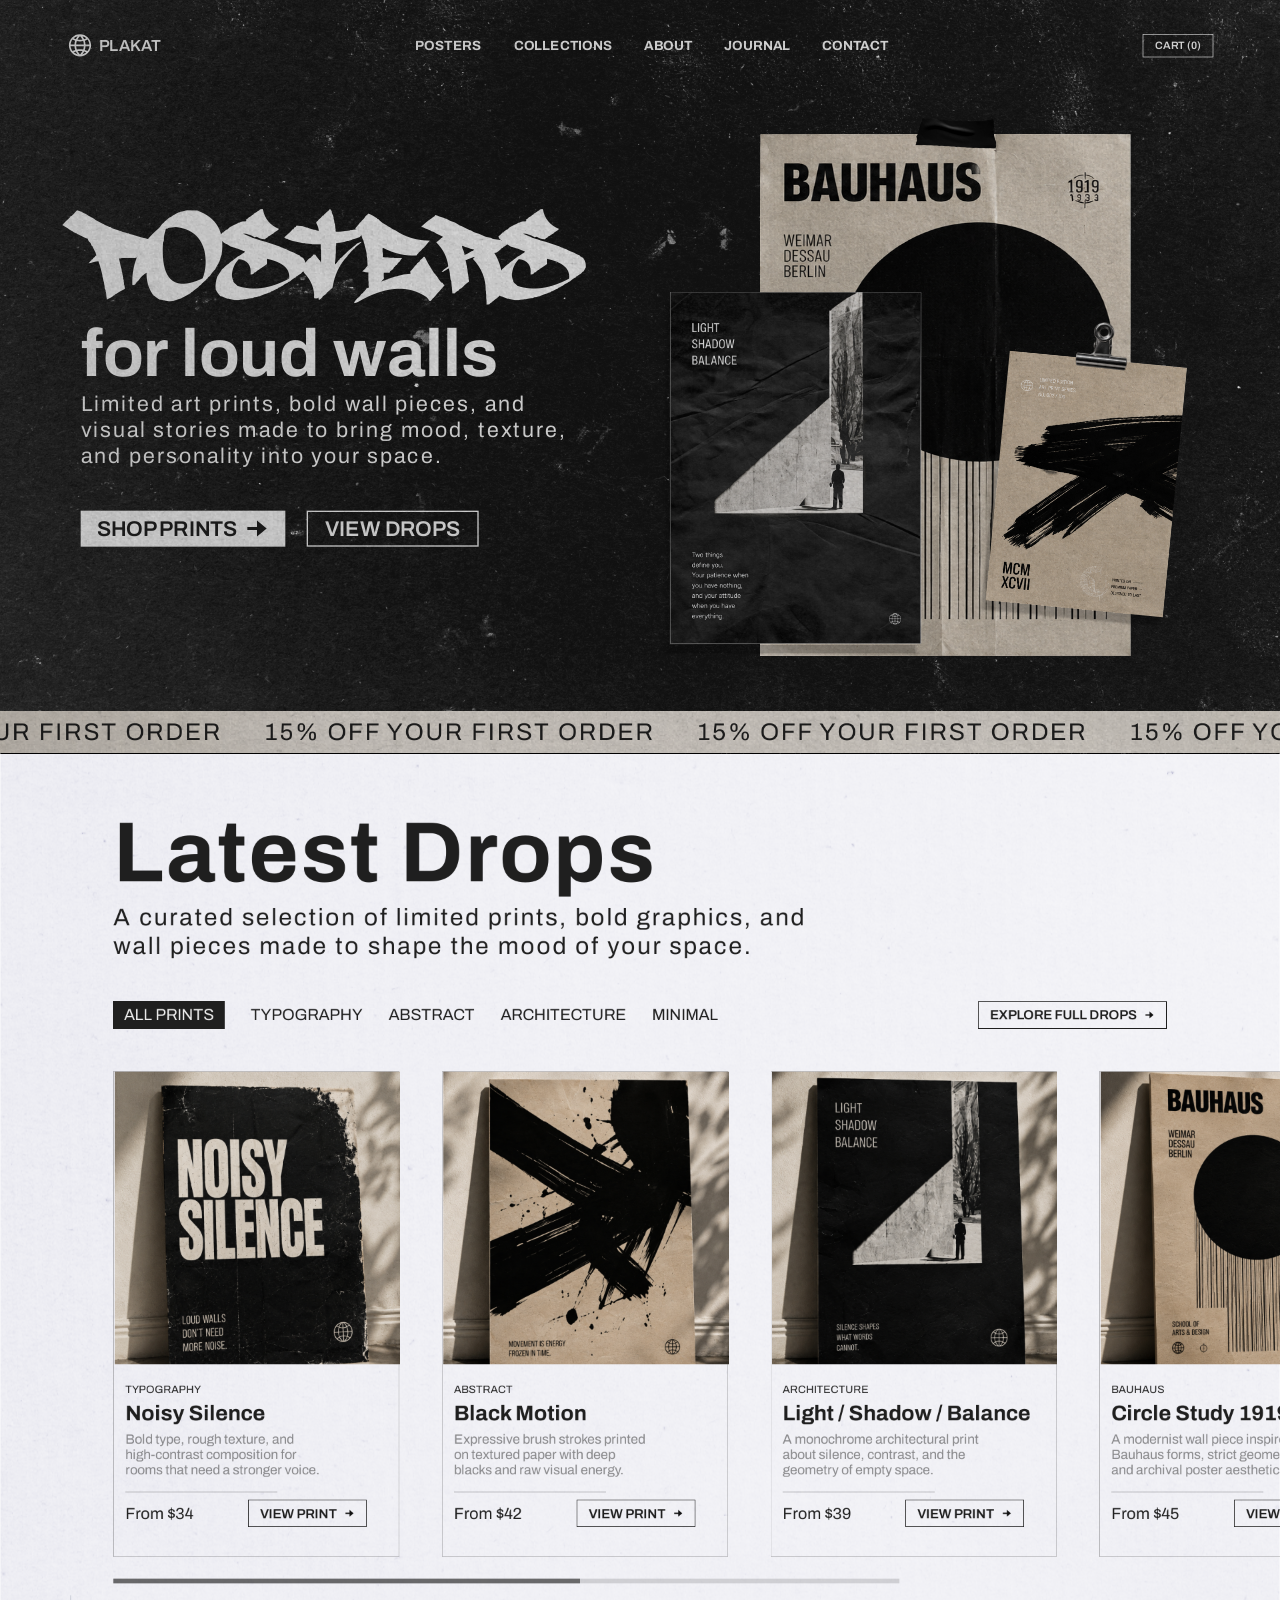
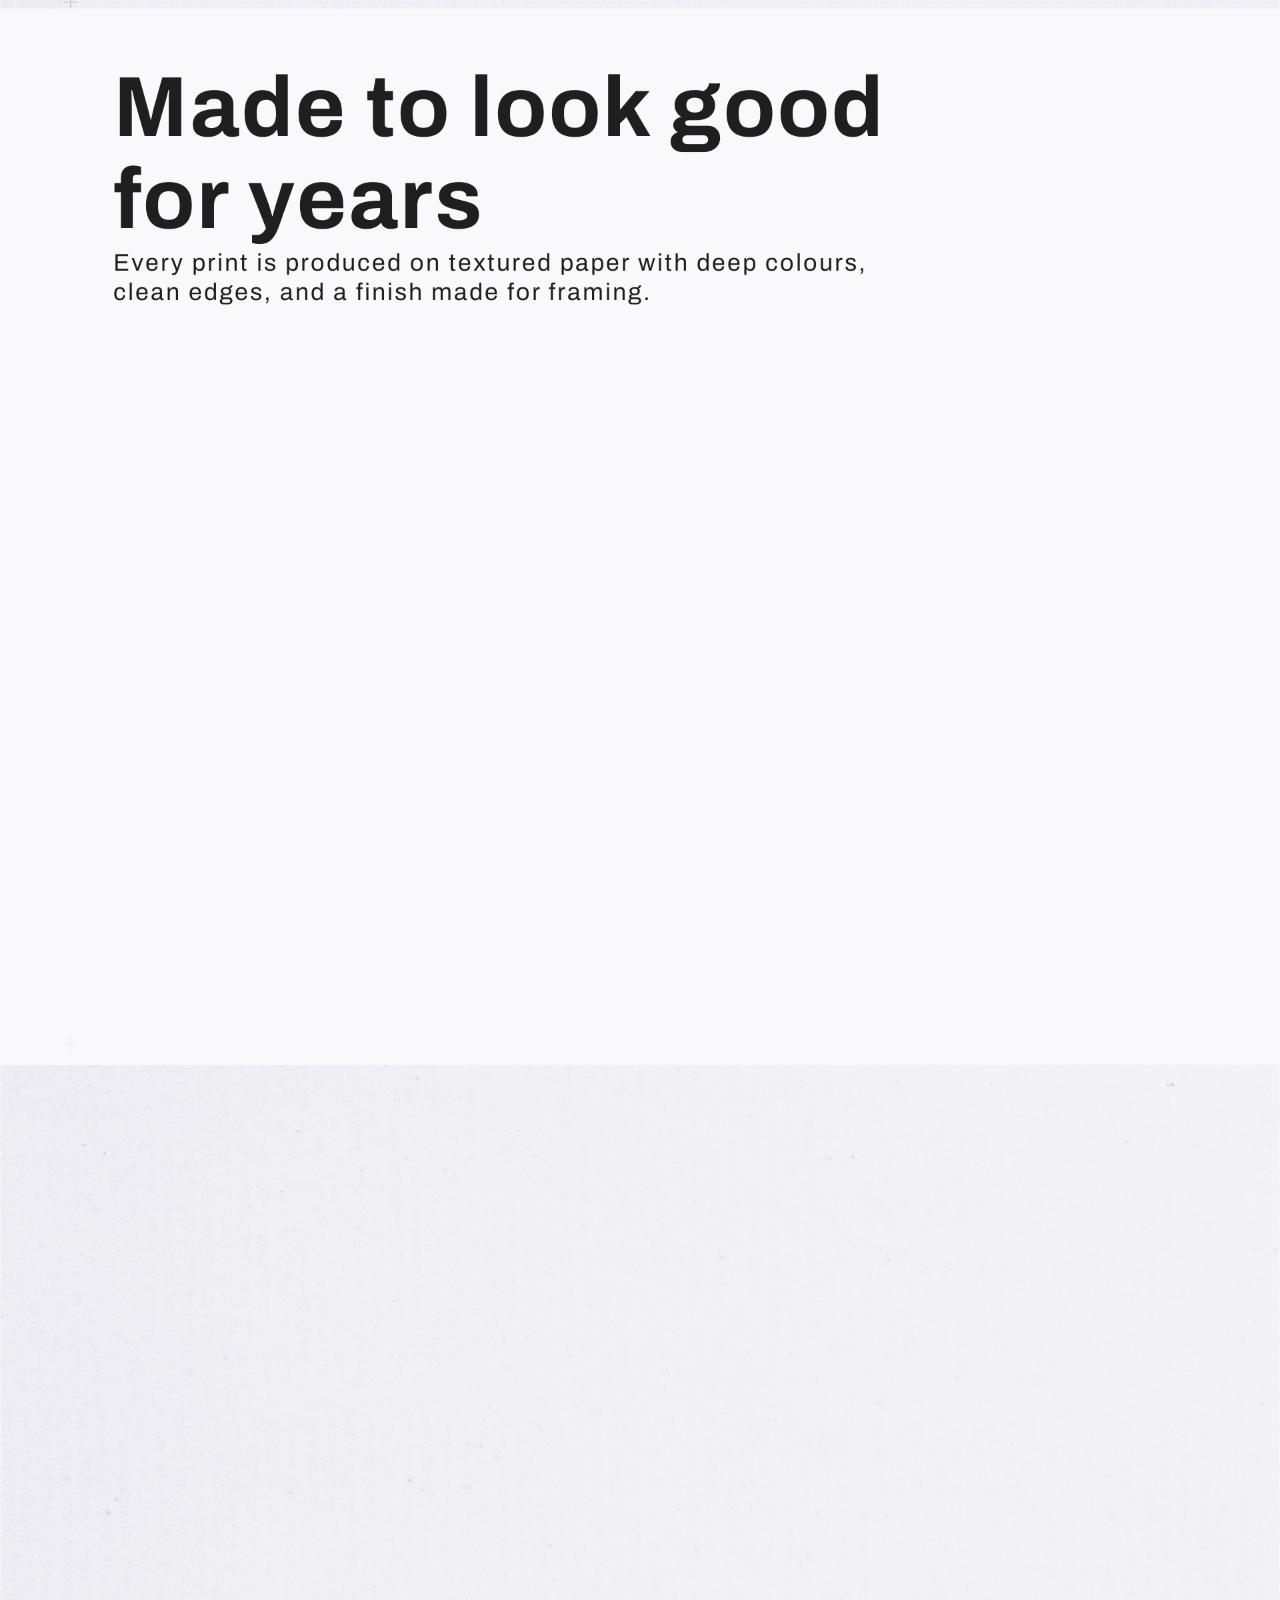
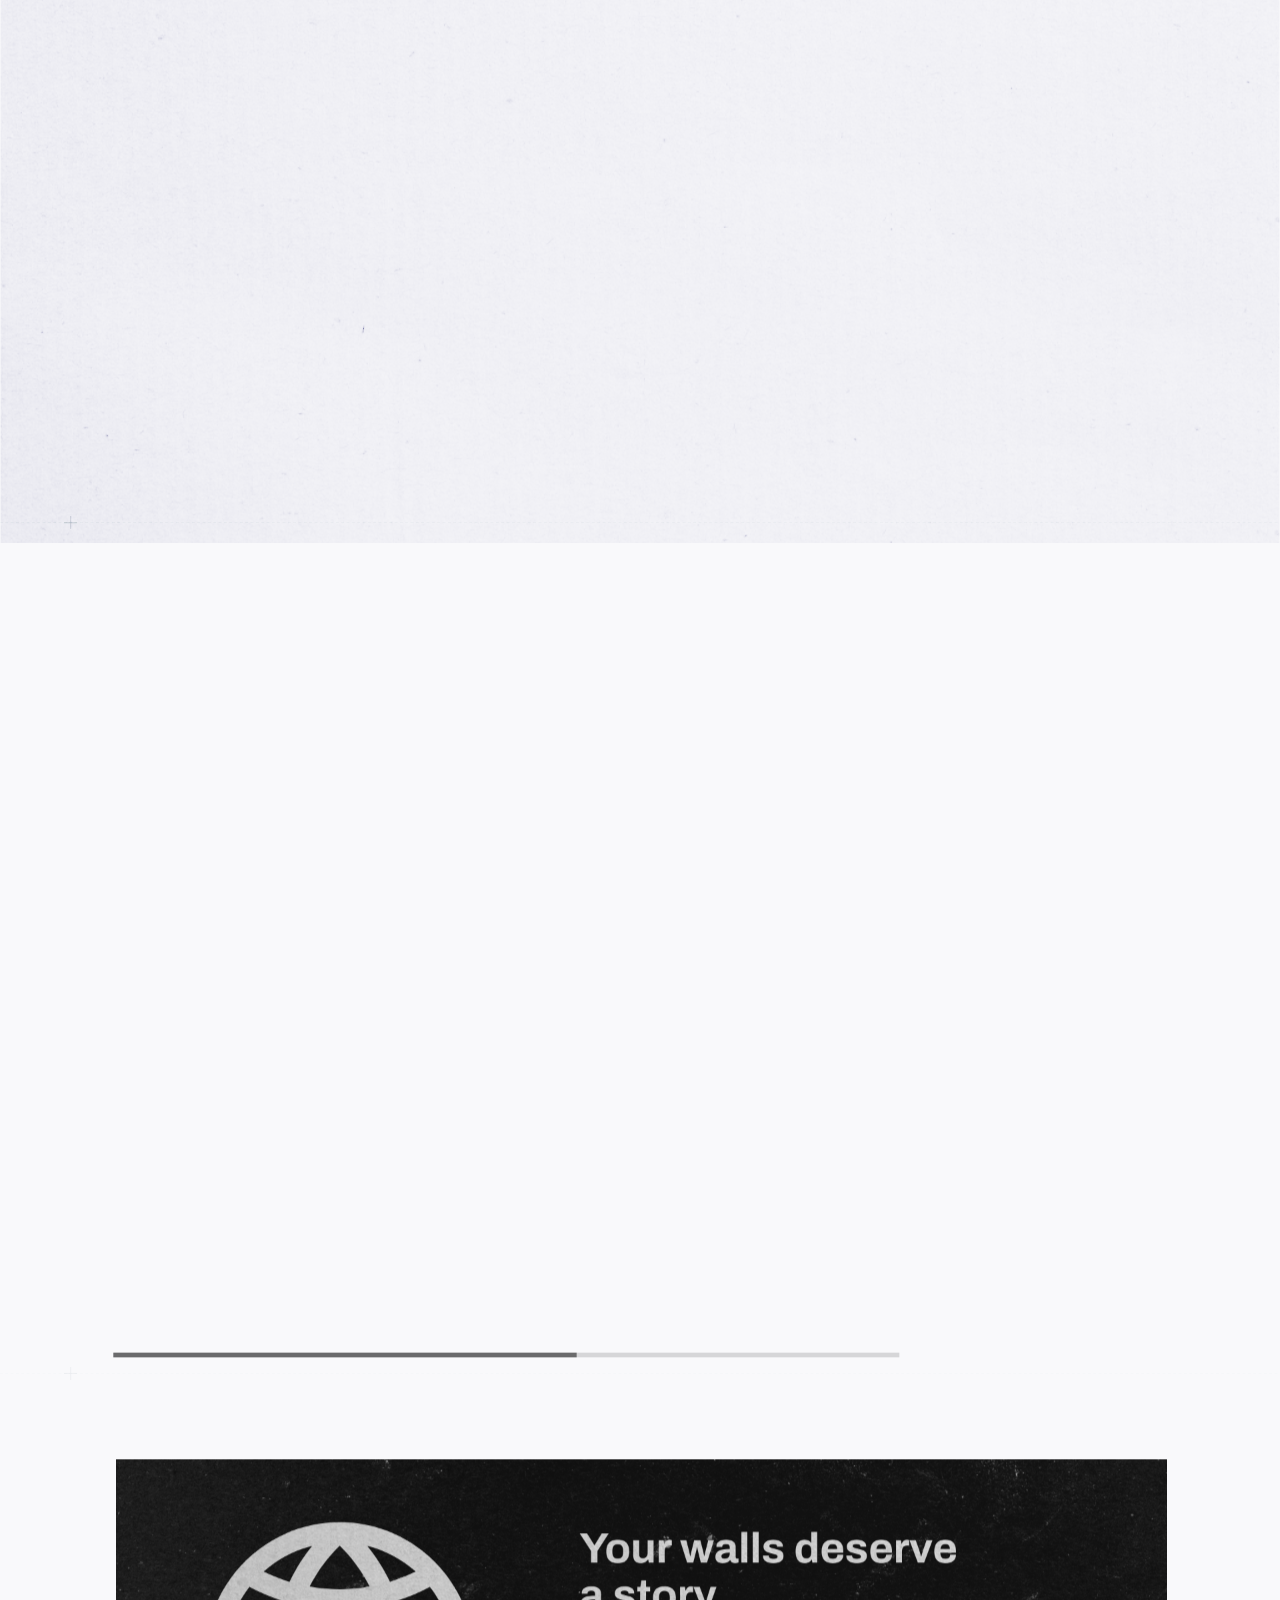
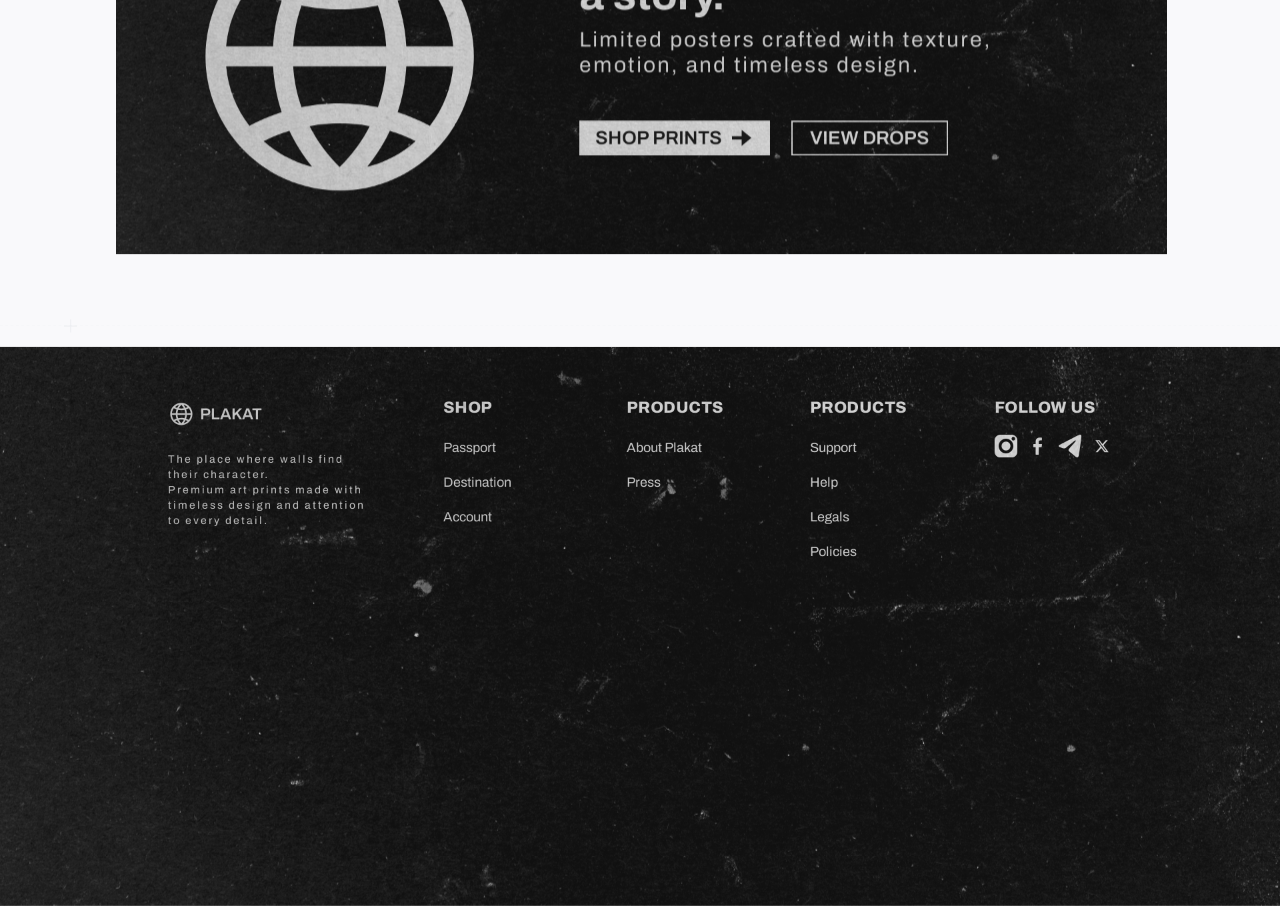
==== index.html @ 54a2d081 "Publish Plakat art prints site" ====
<!doctype html>
<html lang="en">
  <head>
    <meta charset="UTF-8" />
    <meta name="viewport" content="width=device-width, initial-scale=1" />
    <meta name="description" content="Plakat — limited art prints for loud walls." />
    <title>Plakat — Art Prints</title>
    <link rel="stylesheet" href="./styles.css" />
  </head>
  <body>
    <main class="site-shell">
      <section class="hero" id="home">
        <div class="hero-lines" aria-hidden="true">
          <img src="./assets/lines-hero-a.svg" alt="" />
          <img src="./assets/lines-hero-b.svg" alt="" />
        </div>
        <img class="dark-texture" src="./assets/paper-dark.png" alt="" />

        <header class="topbar">
          <a class="brand brand--light" href="#home" aria-label="Plakat home">
            <img src="./assets/globe.svg" alt="" />
            <span>Plakat</span>
          </a>
          <nav class="primary-nav" aria-label="Primary navigation">
            <a href="./drops.html">Posters</a>
            <a href="#collections">Collections</a>
            <a href="#story" data-about-open>About</a>
            <a href="#quality">Journal</a>
            <a href="#footer">Contact</a>
          </nav>
          <a class="cart-link" href="#drops">Cart (0)</a>
        </header>

        <div class="hero-copy">
          <h1>Posters</h1>
          <h2>for loud walls</h2>
          <p>Limited art prints, bold wall pieces, and visual stories made to bring mood, texture, and personality into your space.</p>
          <div class="hero-actions">
            <a class="button button--light button--large" href="#drops">
              <span>Shop prints</span><img src="./assets/arrow-dark.svg" alt="" />
            </a>
            <a class="button button--ghost button--large" href="#drops">View drops</a>
          </div>
        </div>

        <div class="hero-art" aria-label="A collage of monochrome and Bauhaus-inspired posters" role="img">
          <div class="hero-bauhaus"><img src="./assets/hero-collage.png" alt="" /></div>
          <img class="hero-tape" src="./assets/tape-09.png" alt="" />
          <div class="hero-light"><img class="hero-light-print" src="./assets/poster-paper.png" alt="" /><img class="hero-light-texture" src="./assets/texture.png" alt="" /></div>
          <div class="hero-abstract"><img class="hero-abstract-print" src="./assets/poster-paper.png" alt="" /></div>
          <img class="hero-clip" src="./assets/tape-mark.png" alt="" />
        </div>

        <div class="marquee" aria-label="15% off your first order">
          <div class="marquee-track">
            <span>15% off your first order</span><span>15% off your first order</span><span>15% off your first order</span><span>15% off your first order</span><span>15% off your first order</span>
          </div>
        </div>
      </section>

      <section class="paper-section drops" id="drops">
        <div class="paper-texture" aria-hidden="true"></div>
        <div class="section-guides" aria-hidden="true">
          <img class="guide-v guide-v--short" src="./assets/line-vertical.svg" alt="" />
          <img class="guide-h" src="./assets/line-horizontal.svg" alt="" />
          <img class="guide-plus" src="./assets/plus-dark.svg" alt="" />
        </div>
        <header class="section-heading section-heading--compact">
          <h2>Latest Drops</h2>
          <p>A curated selection of limited prints, bold graphics, and wall pieces made to shape the mood of your space.</p>
        </header>
        <div class="filters-row">
          <div class="filters" aria-label="Filter prints">
            <button class="filter active" type="button">All prints</button>
            <button class="filter" type="button">Typography</button>
            <button class="filter" type="button">Abstract</button>
            <button class="filter" type="button">Architecture</button>
            <button class="filter" type="button">Minimal</button>
          </div>
          <a class="outline-link" href="./drops.html">Explore full drops<img src="./assets/arrow-card.svg" alt="" /></a>
        </div>
        <div class="rail-scroller product-scroller" id="product-scroller" tabindex="0" aria-label="Scroll through poster products">
          <div class="product-rail">
          <article class="product-card" data-category="typography">
            <img class="product-image" src="./assets/drop-noisy.png" alt="Noisy Silence poster in a sunlit interior" />
            <div class="product-info">
              <div class="product-copy"><span class="eyebrow">Typography</span><h3>Noisy Silence</h3><p>Bold type, rough texture, and high-contrast composition for rooms that need a stronger voice.</p></div>
              <div class="product-buy"><span>From $34</span><a class="outline-link" href="#story">View print<img src="./assets/arrow-card.svg" alt="" /></a></div>
            </div>
          </article>
          <article class="product-card" data-category="abstract">
            <img class="product-image" src="./assets/drop-motion.png" alt="Black Motion abstract poster in a sunlit interior" />
            <div class="product-info">
              <div class="product-copy"><span class="eyebrow">Abstract</span><h3>Black Motion</h3><p>Expressive brush strokes printed on textured paper with deep blacks and raw visual energy.</p></div>
              <div class="product-buy"><span>From $42</span><a class="outline-link" href="#story">View print<img src="./assets/arrow-card.svg" alt="" /></a></div>
            </div>
          </article>
          <article class="product-card" data-category="architecture">
            <img class="product-image" src="./assets/drop-light.png" alt="Light Shadow Balance architectural poster" />
            <div class="product-info">
              <div class="product-copy"><span class="eyebrow">Architecture</span><h3>Light / Shadow / Balance</h3><p>A monochrome architectural print about silence, contrast, and the geometry of empty space.</p></div>
              <div class="product-buy"><span>From $39</span><a class="outline-link" href="#story">View print<img src="./assets/arrow-card.svg" alt="" /></a></div>
            </div>
          </article>
          <article class="product-card" data-category="minimal">
            <img class="product-image" src="./assets/drop-bauhaus.png" alt="Bauhaus Circle Study 1919 poster" />
            <div class="product-info">
              <div class="product-copy"><span class="eyebrow">Bauhaus</span><h3>Circle Study 1919</h3><p>A modernist wall piece inspired by Bauhaus forms, strict geometry, and archival poster aesthetics.</p></div>
              <div class="product-buy"><span>From $45</span><a class="outline-link" href="#story">View print<img src="./assets/arrow-card.svg" alt="" /></a></div>
            </div>
          </article>
          <article class="product-card" data-category="architecture">
            <img class="product-image product-image--collage" src="./assets/hero-collage.png" alt="Concrete Rhythm architectural poster composition" />
            <div class="product-info">
              <div class="product-copy"><span class="eyebrow">Architecture</span><h3>Concrete Rhythm</h3><p>Layered structures, sharp shadows, and bold forms shaped by modern space.</p></div>
              <div class="product-buy"><span>From $44</span><a class="outline-link" href="#story">View print<img src="./assets/arrow-card.svg" alt="" /></a></div>
            </div>
          </article>
          <article class="product-card" data-category="typography">
            <img class="product-image" src="./assets/collection-type.png" alt="Type Speaks typography poster in a sunlit interior" />
            <div class="product-info">
              <div class="product-copy"><span class="eyebrow">Typography</span><h3>Type Speaks</h3><p>Oversized letterforms and worn paper give this print a direct, unapologetic voice.</p></div>
              <div class="product-buy"><span>From $36</span><a class="outline-link" href="#story">View print<img src="./assets/arrow-card.svg" alt="" /></a></div>
            </div>
          </article>
          </div>
        </div>
        <div class="section-rule rail-scrollbar" data-scroller="product-scroller" role="scrollbar" tabindex="0" aria-label="Product carousel position" aria-controls="product-scroller" aria-orientation="horizontal" aria-valuemin="0" aria-valuemax="100" aria-valuenow="0"><span class="rail-scrollbar-thumb"></span></div>
      </section>

      <section class="paper-section quality" id="quality">
        <div class="paper-texture" aria-hidden="true"></div>
        <div class="section-guides section-guides--offset" aria-hidden="true">
          <img class="guide-v" src="./assets/line-vertical-2.svg" alt="" />
          <img class="guide-h" src="./assets/line-horizontal.svg" alt="" />
          <img class="guide-plus" src="./assets/plus-dark.svg" alt="" />
        </div>
        <header class="section-heading section-heading--large">
          <h2>Made to look good<br />for years</h2>
          <p>Every print is produced on textured paper with deep colours, clean edges, and a finish made for framing.</p>
        </header>
        <div class="feature-grid">
          <article class="feature-card">
            <img src="./assets/feature-paper.png" alt="Close-up of textured art paper" />
            <div class="feature-overlay"><div><h3>Textured Paper</h3><p>Natural grain and premium matte finish.</p></div><a class="outline-link outline-link--light" href="#story">Learn<img src="./assets/arrow-card.svg" alt="" /></a></div>
          </article>
          <article class="feature-card">
            <img class="feature-shift-top" src="./assets/feature-ink.png" alt="Close-up of premium colour ink on paper" />
            <div class="feature-overlay"><div><h3>Premium Ink</h3><p>High-quality inks with rich colors, deep contrast, and lasting detail.</p></div><a class="outline-link outline-link--light" href="#story">Learn<img src="./assets/arrow-card.svg" alt="" /></a></div>
          </article>
          <article class="feature-card">
            <img class="feature-shift-left" src="./assets/feature-frame.png" alt="Framed Plakat print in a calm interior" />
            <div class="feature-overlay"><div><h3>Frame Ready</h3><p>Designed in standard formats to fit your space effortlessly.</p></div><a class="outline-link outline-link--light" href="#story">Learn<img src="./assets/arrow-card.svg" alt="" /></a></div>
          </article>
          <article class="feature-card">
            <img src="./assets/feature-packed.png" alt="A carefully packed Plakat print" />
            <div class="feature-overlay"><div><h3>Carefully Packed</h3><p>Wrapped securely and prepared for a safe journey to your wall.</p></div><a class="outline-link outline-link--light" href="#story">Learn<img src="./assets/arrow-card.svg" alt="" /></a></div>
          </article>
        </div>
      </section>

      <section class="paper-section story" id="story">
        <div class="paper-texture" aria-hidden="true"></div>
        <div class="section-guides section-guides--offset" aria-hidden="true">
          <img class="guide-v" src="./assets/line-vertical-2.svg" alt="" />
          <img class="guide-h" src="./assets/line-horizontal.svg" alt="" />
          <img class="guide-plus" src="./assets/plus-dark.svg" alt="" />
        </div>
        <header class="section-heading section-heading--large story-heading">
          <h2>Objects made for<br />spaces</h2>
          <p>PLAKAT is a curated poster brand focused on<br />timeless aesthetics, carefully selected details,<br />and high-quality materials.<br /><br />We create limited art prints that bring character,<br />emotion, and identity into everyday spaces.</p>
        </header>
        <a class="outline-link story-link" href="#about-brand-modal" data-about-open>About our brand<img src="./assets/arrow-card.svg" alt="" /></a>
        <div class="story-image"><img src="./assets/about-objects.png" alt="Plakat prints, packaging, stationery, and art objects" /></div>
      </section>

      <section class="paper-section collections" id="collections">
        <div class="paper-texture" aria-hidden="true"></div>
        <div class="section-guides" aria-hidden="true">
          <img class="guide-v" src="./assets/line-vertical-2.svg" alt="" />
          <img class="guide-h" src="./assets/line-horizontal.svg" alt="" />
          <img class="guide-plus" src="./assets/plus-dark.svg" alt="" />
        </div>
        <header class="section-heading section-heading--compact collections-heading">
          <h2>Curated Collections</h2>
          <p>Explore prints by mood, style, and the feeling you want your space to carry.</p>
        </header>
        <a class="outline-link collections-link" href="./collections.html">View all collections<img src="./assets/arrow-card.svg" alt="" /></a>
        <div class="rail-scroller collection-scroller" id="collection-scroller" tabindex="0" aria-label="Scroll through curated collections">
          <div class="collection-rail">
          <article class="collection-card">
            <div class="collection-image collection-image--type"><img src="./assets/collection-type.png" alt="Typography collection artwork" /></div>
            <div class="collection-info"><h3>Typography</h3><p>Bold type-led posters<br class="mobile-break" /> for rooms that need<br class="mobile-break" /> a stronger voice.</p><a class="outline-link outline-link--light" href="./collection.html?slug=typography">View collection<img src="./assets/arrow-card.svg" alt="" /></a></div>
          </article>
          <article class="collection-card">
            <div class="collection-image collection-image--abstract"><img src="./assets/collection-abstract.png" alt="Abstract black brush marks" /></div>
            <div class="collection-info"><h3>Abstract</h3><p>Expressive shapes, brush<br class="mobile-break" /> marks, and visual tension<br class="mobile-break" /> printed with raw character.</p><a class="outline-link outline-link--light" href="./collection.html?slug=abstract">View collection<img src="./assets/arrow-card.svg" alt="" /></a></div>
          </article>
          <article class="collection-card">
            <div class="collection-image collection-image--street"><img src="./assets/collection-street.png" alt="Street-inspired poster texture" /></div>
            <div class="collection-info"><h3>Street</h3><p>Raw posters inspired by graffiti,<br class="mobile-break" /> city walls, stickers, and<br class="mobile-break" /> underground visual culture.</p><a class="outline-link outline-link--light" href="./collection.html?slug=street">View collection<img src="./assets/arrow-card.svg" alt="" /></a></div>
          </article>
          <article class="collection-card">
            <div class="collection-image collection-image--minimal"><img src="./assets/collection-minimal.png" alt="Minimal abstract composition" /></div>
            <div class="collection-info"><h3>Minimal</h3><p>Clean compositions for<br class="mobile-break" /> calm interiors and<br class="mobile-break" /> focused spaces.</p><a class="outline-link outline-link--light" href="./collection.html?slug=minimal">View collection<img src="./assets/arrow-card.svg" alt="" /></a></div>
          </article>
          <article class="collection-card">
            <div class="collection-image collection-image--architecture"><img src="./assets/drop-light.png" alt="Architecture collection with dramatic light and geometric space" /></div>
            <div class="collection-info"><h3>Architecture</h3><p>Monochrome structures,<br class="mobile-break" /> sharp light, and quiet geometry<br class="mobile-break" /> for considered spaces.</p><a class="outline-link outline-link--light" href="./collection.html?slug=architecture">View collection<img src="./assets/arrow-card.svg" alt="" /></a></div>
          </article>
          <article class="collection-card">
            <div class="collection-image collection-image--bauhaus"><img src="./assets/drop-bauhaus.png" alt="Bauhaus collection with circles and disciplined lines" /></div>
            <div class="collection-info"><h3>Bauhaus</h3><p>Modernist circles,<br class="mobile-break" /> disciplined lines, and archival<br class="mobile-break" /> forms with lasting character.</p><a class="outline-link outline-link--light" href="./collection.html?slug=bauhaus">View collection<img src="./assets/arrow-card.svg" alt="" /></a></div>
          </article>
          </div>
        </div>
        <div class="section-rule section-rule--collections rail-scrollbar" data-scroller="collection-scroller" role="scrollbar" tabindex="0" aria-label="Collection carousel position" aria-controls="collection-scroller" aria-orientation="horizontal" aria-valuemin="0" aria-valuemax="100" aria-valuenow="0"><span class="rail-scrollbar-thumb"></span></div>
      </section>

      <section class="paper-section cta-section">
        <div class="paper-texture" aria-hidden="true"></div>
        <div class="section-guides section-guides--offset" aria-hidden="true">
          <img class="guide-v" src="./assets/line-vertical-2.svg" alt="" />
          <img class="guide-h" src="./assets/line-horizontal.svg" alt="" />
          <img class="guide-plus" src="./assets/plus-dark.svg" alt="" />
        </div>
        <div class="cta-panel">
          <img class="dark-texture" src="./assets/paper-dark.png" alt="" />
          <img class="cta-globe" src="./assets/globe-dark.svg" alt="" />
          <div class="cta-copy">
            <h2>Your walls deserve<br />a story.</h2>
            <p>Limited posters crafted with texture, emotion, and timeless design.</p>
            <div class="hero-actions">
              <a class="button button--light button--medium" href="#drops"><span>Shop prints</span><img src="./assets/arrow-dark.svg" alt="" /></a>
              <a class="button button--ghost button--medium" href="#drops">View drops</a>
            </div>
          </div>
        </div>
      </section>

      <footer class="footer" id="footer">
        <img class="dark-texture" src="./assets/paper-dark.png" alt="" />
        <div class="footer-lines" aria-hidden="true">
          <img src="./assets/lines-hero-a.svg" alt="" />
          <img src="./assets/lines-hero-b.svg" alt="" />
        </div>
        <div class="footer-intro">
          <a class="brand brand--light" href="#home"><img src="./assets/globe-footer.svg" alt="" /><span>Plakat</span></a>
          <p>The place where walls find their character.<br />Premium art prints made with timeless design and attention to every detail.</p>
        </div>
        <div class="footer-column footer-shop"><h3>Shop</h3><a href="#drops">Passport</a><a href="#collections">Destination</a><a href="#home">Account</a></div>
        <div class="footer-column footer-products"><h3>Products</h3><a href="#story" data-about-open>About Plakat</a><a href="#home">Press</a></div>
        <div class="footer-column footer-support"><h3>Products</h3><a href="#home">Support</a><a href="#home">Help</a><a href="#home">Legals</a><a href="#home">Policies</a></div>
        <div class="footer-column footer-partner"><h3>Partner</h3><a href="#home">For expert</a><a href="#home">For agency</a><a href="#home">For startup</a><a href="#home">For corporate</a></div>
        <div class="footer-column footer-explore"><h3>Explore</h3><a href="#home">Compare</a><a href="#home">Community</a><a href="#home">Wishlist</a></div>
        <div class="footer-social"><h3>Follow us</h3><div><a href="#home" aria-label="Instagram"><img src="./assets/social-instagram.svg" alt="" /></a><a href="#home" aria-label="Facebook"><img src="./assets/social-x.svg" alt="" /></a><a href="#home" aria-label="Telegram"><img src="./assets/social-dribbble-a.svg" alt="" /></a><a href="#home" aria-label="X"><img src="./assets/social-dribbble-b.svg" alt="" /></a></div></div>
        <div class="footer-bottom"><span>Copyright © 2026 Plakat. All rights reserved.</span><span><a href="#home">Terms of Use</a>&nbsp;&nbsp;&amp;&nbsp;&nbsp;<a href="#home">Privacy Policy</a></span></div>
      </footer>
    </main>

    <div class="product-modal" id="product-modal" hidden>
      <button class="product-modal__backdrop" type="button" aria-label="Close product details" data-modal-close></button>
      <section class="product-modal__dialog" role="dialog" aria-modal="true" aria-labelledby="product-modal-title">
        <button class="product-modal__close" type="button" aria-label="Close product details" data-modal-close>×</button>
        <div class="product-modal__media">
          <img id="product-modal-image" src="./assets/drop-noisy.png" alt="" />
        </div>
        <div class="product-modal__content">
          <span class="product-modal__eyebrow" id="product-modal-category">Typography</span>
          <h2 id="product-modal-title">Noisy Silence</h2>
          <p class="product-modal__description" id="product-modal-description">Bold type, rough texture, and high-contrast composition for rooms that need a stronger voice.</p>
          <div class="product-modal__price-row">
            <strong id="product-modal-price">$34</strong>
            <span>Fine art print<br />Unframed</span>
          </div>
          <fieldset class="product-modal__sizes">
            <legend>Choose size</legend>
            <label><input type="radio" name="print-size" value="A4" data-surcharge="0" checked /><span>A4<small>21 × 29.7 cm</small></span></label>
            <label><input type="radio" name="print-size" value="A3" data-surcharge="8" /><span>A3<small>29.7 × 42 cm</small></span></label>
            <label><input type="radio" name="print-size" value="A2" data-surcharge="18" /><span>A2<small>42 × 59.4 cm</small></span></label>
          </fieldset>
          <div class="product-modal__purchase">
            <div class="quantity-control" aria-label="Quantity">
              <button type="button" data-quantity="minus" aria-label="Decrease quantity">−</button>
              <output id="product-modal-quantity">1</output>
              <button type="button" data-quantity="plus" aria-label="Increase quantity">+</button>
            </div>
            <button class="product-modal__add" type="button"><span>Add to cart</span><span aria-hidden="true">→</span></button>
          </div>
          <p class="product-modal__note">Textured archival paper · Premium pigment ink · Ships in 2–4 business days</p>
        </div>
      </section>
    </div>

    <div class="product-modal feature-modal" id="feature-modal" hidden>
      <button class="product-modal__backdrop" type="button" aria-label="Close material details" data-feature-close></button>
      <section class="product-modal__dialog feature-modal__dialog" role="dialog" aria-modal="true" aria-labelledby="feature-modal-title">
        <button class="product-modal__close" type="button" aria-label="Close material details" data-feature-close>×</button>
        <div class="product-modal__media feature-modal__media">
          <img id="feature-modal-image" src="./assets/feature-paper.png" alt="" />
        </div>
        <div class="product-modal__content feature-modal__content">
          <span class="product-modal__eyebrow" id="feature-modal-category">Paper &amp; finish</span>
          <h2 id="feature-modal-title">Textured Paper</h2>
          <p class="product-modal__description feature-modal__lead" id="feature-modal-description">A tactile surface that gives every black, line, and quiet detail more depth.</p>
          <div class="feature-modal__why">
            <h3>Why it matters</h3>
            <p id="feature-modal-why">The surface is part of the artwork. Its natural grain catches pigment softly and keeps large areas of colour rich rather than flat.</p>
          </div>
          <ul class="feature-modal__facts" id="feature-modal-facts">
            <li>250 gsm archival stock</li>
            <li>Acid-free and FSC-certified</li>
            <li>Soft, natural matte grain</li>
          </ul>
          <a class="feature-modal__cta" href="#drops"><span>Explore prints</span><span aria-hidden="true">→</span></a>
        </div>
      </section>
    </div>

    <div class="product-modal about-brand-modal" id="about-brand-modal" hidden>
      <button class="product-modal__backdrop" type="button" aria-label="Close brand story" data-about-close></button>
      <section class="product-modal__dialog about-brand-modal__dialog" role="dialog" aria-modal="true" aria-labelledby="about-brand-modal-title">
        <button class="product-modal__close" type="button" aria-label="Close brand story" data-about-close>×</button>
        <div class="product-modal__media about-brand-modal__media"><img src="./assets/about-objects.png" alt="Plakat prints, packaging, stationery, and art objects" /></div>
        <div class="product-modal__content about-brand-modal__content">
          <span class="product-modal__eyebrow">Independent art print studio</span>
          <h2 id="about-brand-modal-title">Objects made for spaces.</h2>
          <p class="product-modal__description about-brand-modal__lead">PLAKAT is an independent studio creating limited art prints for rooms that deserve more than decoration.</p>
          <div class="about-brand-modal__copy">
            <p>We make bold, tactile pieces that bring character, emotion, and identity into everyday spaces.</p>
            <p>Each collection is kept deliberately small. We work with type, form, contrast, and negative space until every element feels necessary.</p>
            <p>Every print is produced on textured archival paper with deep pigment and a finish made to last.</p>
          </div>
        </div>
      </section>
    </div>

    <div class="cart-drawer" id="cart-drawer" hidden>
      <button class="cart-drawer__backdrop" type="button" aria-label="Close cart" data-cart-close></button>
      <aside class="cart-drawer__panel" role="dialog" aria-modal="true" aria-labelledby="cart-drawer-title">
        <header class="cart-drawer__header">
          <div><span>Your selection</span><h2 id="cart-drawer-title">Cart <em id="cart-drawer-count">(0)</em></h2></div>
          <button class="cart-drawer__close" type="button" aria-label="Close cart" data-cart-close>×</button>
        </header>
        <div class="cart-drawer__items" id="cart-drawer-items" aria-live="polite"></div>
        <footer class="cart-drawer__summary">
          <div><span>Subtotal</span><strong id="cart-drawer-subtotal">$0</strong></div>
          <p>Shipping and taxes calculated at checkout.</p>
          <button class="cart-drawer__buy" type="button" disabled><span>Buy now</span><span aria-hidden="true">→</span></button>
        </footer>
      </aside>
    </div>

    <script src="./script.js"></script>
  </body>
</html>
---- styles.css ----
@font-face { font-family: "Archivo"; src: url("./assets/archivo-400.ttf") format("truetype"); font-style: normal; font-weight: 400; font-display: swap; }
@font-face { font-family: "Archivo"; src: url("./assets/archivo-600.ttf") format("truetype"); font-style: normal; font-weight: 600; font-display: swap; }
@font-face { font-family: "Archivo"; src: url("./assets/archivo-700.ttf") format("truetype"); font-style: normal; font-weight: 700; font-display: swap; }
@font-face { font-family: "Archivo"; src: url("./assets/archivo-800.ttf") format("truetype"); font-style: normal; font-weight: 800; font-display: swap; }
@font-face { font-family: "Searfont"; src: url("./assets/searfont.woff2") format("woff2"); font-style: normal; font-weight: 400; font-display: swap; }

:root { --ink: #131313; --ink-soft: #1f1f1f; --paper: #f9f9fb; --cream: #eeeeee; --warm: #e1dcd7; }
* { box-sizing: border-box; }
html { scroll-behavior: smooth; background: var(--ink); }
body { margin: 0; overflow-x: hidden; color: var(--ink-soft); background: var(--ink); font-family: "Archivo", Arial, sans-serif; }
a { color: inherit; text-decoration: none; }
button { color: inherit; font: inherit; }
img { display: block; }
.site-shell { position: relative; width: 1920px; margin: 0 auto; overflow: hidden; background: var(--paper); transform-origin: top center; }

.hero { position: relative; height: 1130px; overflow: hidden; isolation: isolate; color: var(--cream); background: var(--ink); }
.dark-texture { position: absolute; inset: 0; z-index: 1; width: 100%; height: 100%; object-fit: cover; mix-blend-mode: plus-lighter; opacity: 1; pointer-events: none; }
.hero > .dark-texture { z-index: 0; }
.hero::after, .catalog-header::after, .cta-panel::after, .footer::after { content: ""; position: absolute; z-index: 10; inset: -12px; pointer-events: none; background: url("./assets/paper-10.png") center / cover no-repeat; mix-blend-mode: multiply; opacity: .3; filter: contrast(1.55) brightness(1.32); transform: translateZ(0); }
.hero-lines { --cursor-x: 50%; --cursor-y: 50%; position: absolute; z-index: 1; inset: 0; overflow: hidden; opacity: 0; pointer-events: none; -webkit-mask-image: radial-gradient(circle 270px at var(--cursor-x) var(--cursor-y), #000 0%, rgba(0,0,0,.95) 42%, rgba(0,0,0,.45) 68%, transparent 100%); mask-image: radial-gradient(circle 270px at var(--cursor-x) var(--cursor-y), #000 0%, rgba(0,0,0,.95) 42%, rgba(0,0,0,.45) 68%, transparent 100%); transition: opacity .24s ease; }
.hero.is-grid-active .hero-lines { opacity: 1; }
.hero-lines img:first-child { position: absolute; width: 1600px; height: 1080px; left: 160px; top: 0; }
.hero-lines img:last-child { position: absolute; width: 1440px; height: 880px; left: 240px; top: 72px; }
.topbar { position: absolute; z-index: 5; top: 48px; left: 100px; width: 1720px; display: flex; align-items: center; justify-content: space-between; }
.brand { display: inline-flex; align-items: center; gap: 8px; font-size: 24px; font-weight: 600; text-transform: uppercase; }
.brand img { width: 40px; height: 40px; }
.primary-nav { display: flex; align-items: center; gap: 16px; font-size: 20px; font-weight: 700; text-transform: uppercase; }
.primary-nav a { padding: 7px 16px 8px; transition: color .18s ease, background-color .18s ease; }
.primary-nav a:hover, .primary-nav a:focus-visible { color: var(--ink-soft); background: var(--warm); outline: none; }
.cart-link { border: 1px solid var(--cream); padding: 8px 18px; font-size: 16px; font-weight: 600; text-transform: uppercase; transition: color .2s ease, background-color .2s ease, transform .2s cubic-bezier(.22,1,.36,1), box-shadow .2s ease; }
.hero-copy { position: absolute; z-index: 3; left: 121px; top: 172px; width: 900px; }
.hero-copy h1 { position: relative; z-index: 2; margin: 0; color: var(--cream); font-family: "Searfont", Impact, sans-serif; font-size: 251px; font-weight: 400; line-height: 1; white-space: nowrap; transform: translateY(44px); }
.hero-copy h2 { margin: 58px 0 7px; font-size: 100px; font-weight: 700; line-height: 1; letter-spacing: 0; }
.hero-copy > p { width: 767px; margin: 0; font-size: 32px; font-weight: 400; line-height: 1.2; letter-spacing: 3px; }
.hero-actions { display: flex; align-items: center; gap: 32px; margin-top: 63px; }
.button { display: inline-flex; align-items: center; justify-content: center; text-transform: uppercase; font-weight: 600; white-space: nowrap; transition: color .22s ease, background-color .22s ease, border-color .22s ease, transform .22s cubic-bezier(.22,1,.36,1), box-shadow .22s ease; }
.button--large { height: 54px; padding: 8px 24px; font-size: 32px; }
.button--medium { height: 52px; padding: 8px 24px; font-size: 28px; }
.button img { width: 36px; height: 36px; margin-left: 12px; transition: transform .26s cubic-bezier(.22,1,.36,1), filter .22s ease; }
.button--light { color: var(--ink-soft); background: var(--cream); }
.button--ghost { color: var(--cream); border: 2px solid var(--cream); padding-left: 26px; padding-right: 26px; }
.hero-art { position: absolute; z-index: 2; inset: 0; pointer-events: none; }
.hero-bauhaus { position: absolute; left: 1139.88px; top: 200.68px; width: 556.14px; height: 783.32px; overflow: hidden; }
.hero-bauhaus img { position: absolute; left: -60.9px; top: -76.8px; width: 1733px; height: 1008px; max-width: none; }
.hero-tape { position: absolute; left: 1371.75px; top: 174.3px; width: 120.76px; height: 53.36px; object-fit: cover; transform: rotate(-4.17deg); }
.hero-light { position: absolute; left: 1004px; top: 437.51px; width: 377.87px; height: 529.02px; overflow: hidden; box-shadow: -6px 14.5px 3.4px rgba(0,0,0,.23); }
.hero-light-print { position: absolute; left: -23.35px; top: -15.08px; width: 845.2px; height: 563.45px; max-width: none; }
.hero-light-texture { position: absolute; left: 0; top: 0; width: 488.97px; height: 529.24px; max-width: none; mix-blend-mode: lighten; }
.hero-abstract { position: absolute; left: 1495.84px; top: 538.08px; width: 267.4px; height: 376.4px; overflow: hidden; box-shadow: -6px 14.5px 3.4px rgba(0,0,0,.23); transform: rotate(5.53deg); }
.hero-abstract-print { position: absolute; left: -319.96px; top: -10.99px; width: 602.2px; height: 401.5px; max-width: none; }
.hero-clip { position: absolute; left: 1597px; top: 480px; width: 115.4px; height: 76.93px; object-fit: contain; transform: rotate(6.31deg); }
.marquee { position: absolute; z-index: 6; left: 0; top: 1067px; width: 100%; height: 63px; overflow: hidden; color: var(--ink-soft); background: var(--warm); }
.marquee::after { content: ""; position: absolute; inset: 0; background: url("./assets/paper-12.png") center 40% / cover; mix-blend-mode: color-burn; opacity: .28; }
.marquee-track { position: absolute; z-index: 1; left: -240px; top: 0; height: 63px; display: flex; align-items: center; gap: 64px; white-space: nowrap; will-change: transform; }
.marquee span { font-size: 36px; line-height: 1.2; letter-spacing: 3px; text-transform: uppercase; }

.paper-section { position: relative; overflow: hidden; background: var(--paper); }
.paper-texture { position: absolute; inset: 0; z-index: 1; background: url("./assets/paper-10.png") center top / 1918px 1918px no-repeat; mix-blend-mode: color-burn; opacity: 1; pointer-events: none; }
.section-guides { position: absolute; z-index: 0; inset: 0; pointer-events: none; }
.section-guides--offset { top: -70px; height: calc(100% + 70px); }
.guide-v { position: absolute; left: 106px; top: 0; width: 1.35px; height: 2215px; opacity: .28; }
.guide-v--short { height: 1367px; }
.guide-h { position: absolute; left: 0; top: auto; bottom: 31px; width: 1920px; height: 1.34px; opacity: .28; }
.guide-plus { position: absolute; left: 96px; top: auto; bottom: 21px; width: 20px; height: 20px; opacity: .12; }
.section-heading { position: absolute; z-index: 2; left: 170px; top: 80px; }
.section-heading h2 { margin: 0; font-weight: 700; letter-spacing: 3px; }
.section-heading p { margin: 0; font-size: 36px; line-height: 1.2; letter-spacing: 3px; }
.section-heading--compact { width: 1080px; }
.section-heading--compact h2 { font-size: 128px; line-height: 1.1; }
.section-heading--compact p { width: 1080px; margin-top: 4px; }
.section-heading--large { width: 1331px; }
.section-heading--large h2 { font-size: 128px; line-height: 1.08; }
.section-heading--large p { width: 1185px; }

.drops { height: 1283px; }
.drops .guide-h { bottom: 9px; }
.drops .guide-plus { bottom: 0; }
.filters-row { position: absolute; z-index: 2; left: 170px; top: 371px; display: flex; align-items: center; justify-content: space-between; width: 1580px; height: 42px; }
.filters { display: flex; align-items: center; gap: 39px; }
.filter { height: 42px; padding: 5px 0; border: 0; background: transparent; font-size: 24px; line-height: 1; text-transform: uppercase; cursor: pointer; transition: color .2s ease, background-color .2s ease, box-shadow .2s ease, transform .2s cubic-bezier(.22,1,.36,1); }
.filter.active { padding: 8px 16px; color: var(--cream); background: var(--ink-soft); }
.outline-link { display: inline-flex; align-items: center; justify-content: center; height: 41px; padding: 8px 17px; border: 1.5px solid var(--ink-soft); font-size: 20px; font-weight: 600; line-height: 1; text-transform: uppercase; white-space: nowrap; transition: color .22s ease, background-color .22s ease, border-color .22s ease, transform .22s cubic-bezier(.22,1,.36,1), box-shadow .22s ease; }
.outline-link img { width: 15px; height: 15px; margin-left: 12px; filter: invert(1); transition: transform .26s cubic-bezier(.22,1,.36,1), filter .22s ease; }
.outline-link--light { color: var(--cream); border-color: var(--cream); }
.outline-link--light img { filter: none; }

@media (hover: hover) and (pointer: fine) {
  .button:hover, .button:focus-visible, .outline-link:hover, .outline-link:focus-visible, .cart-link:hover, .cart-link:focus-visible { transform: translateY(-3px); outline: none; }
  .button--light:hover, .button--light:focus-visible { color: var(--ink-soft); background: var(--warm); }
  .button--ghost:hover, .button--ghost:focus-visible { color: var(--ink-soft); background: var(--cream); border-color: var(--cream); }
  .button:hover img, .button:focus-visible img, .outline-link:hover img, .outline-link:focus-visible img { transform: translateX(7px); }
  .outline-link:hover, .outline-link:focus-visible { color: var(--cream); background: var(--ink-soft); border-color: var(--ink-soft); }
  .outline-link:hover img, .outline-link:focus-visible img { filter: none; }
  .outline-link--light:hover, .outline-link--light:focus-visible { color: var(--ink-soft); background: var(--cream); border-color: var(--cream); }
  .outline-link--light:hover img, .outline-link--light:focus-visible img { filter: invert(1); }
  .cart-link:hover, .cart-link:focus-visible { color: var(--ink-soft); background: var(--cream); }
  .filter:hover:not(.active), .filter:focus-visible:not(.active) { box-shadow: inset 0 -3px 0 var(--ink-soft); transform: translateY(-2px); outline: none; }
  .filter.active:hover, .filter.active:focus-visible { color: var(--ink-soft); background: var(--warm); transform: translateY(-2px); outline: none; }
  .button:active, .outline-link:active, .cart-link:active, .filter:active { transform: translateY(1px); box-shadow: none; }
}
.rail-scroller { position: absolute; z-index: 2; left: 0; width: 1920px; overflow-x: auto; overflow-y: hidden; overscroll-behavior-inline: contain; scrollbar-width: none; scroll-behavior: smooth; scroll-padding-inline: 170px; scroll-snap-type: x proximity; cursor: grab; }
.rail-scroller::-webkit-scrollbar { display: none; }
.rail-scroller.is-dragging { cursor: grabbing; scroll-behavior: auto; user-select: none; }
.rail-scroller:focus-visible { outline: 2px solid rgba(31,31,31,.7); outline-offset: 6px; }
.product-scroller { top: 477px; height: 729px; }
.product-rail { position: relative; display: flex; gap: 64px; width: max-content; padding-inline: 170px; }
.product-card { width: 429px; height: 729px; flex: 0 0 429px; border: 1px solid rgba(31,31,31,.25); transition: opacity .2s ease, transform .2s ease; }
.product-card[hidden] { display: none; }
.product-card, .collection-card { scroll-snap-align: start; }
.product-card.is-muted { transform: scale(.985); }
.product-image { width: 428px; height: 439px; margin-left: 1px; object-fit: cover; }
.product-image--collage { background: var(--ink); object-position: center; }
.product-info { width: 427px; height: 227px; margin: 29px 0 0 1px; }
.product-copy { height: 162px; padding-left: 16px; }
.eyebrow { display: block; font-size: 16px; line-height: 17px; text-transform: uppercase; }
.product-copy h3 { margin: 10px 0 0; font-size: 32px; line-height: 35px; }
.product-copy p { width: 300px; margin: 10px 0 0; color: rgba(31,31,31,.5); font-size: 20px; line-height: 1.16; }
.product-buy { position: relative; display: flex; align-items: center; justify-content: space-between; width: 378px; height: 65px; padding-left: 16px; }
.product-buy::before { content: ""; position: absolute; left: 16px; top: 0; width: 228px; height: 1px; background: rgba(31,31,31,.45); }
.product-buy > span { width: 118px; font-size: 24px; white-space: nowrap; }
.product-buy .outline-link { flex: 0 0 178px; }
.section-rule { position: absolute; z-index: 3; left: 170px; bottom: 38px; width: 1179px; height: 7px; background: rgba(31,31,31,.16); }
.rail-scrollbar { --thumb-width: 40%; --thumb-x: 0px; cursor: pointer; touch-action: none; }
.rail-scrollbar:focus-visible { outline: 2px solid rgba(31,31,31,.72); outline-offset: 6px; }
.rail-scrollbar-thumb { position: absolute; inset: 0 auto 0 0; width: var(--thumb-width); background: rgba(31,31,31,.58); transform: translate3d(var(--thumb-x),0,0); transition: background .2s ease; }
.rail-scrollbar:hover .rail-scrollbar-thumb, .rail-scrollbar.is-dragging .rail-scrollbar-thumb { background: rgba(31,31,31,.92); }
.rail-scrollbar.is-static { cursor: default; }
.rail-scrollbar.is-static .rail-scrollbar-thumb { opacity: 0; }

.quality { height: 1585px; }
.quality .section-heading p { margin-top: 4px; }
.feature-grid { position: absolute; z-index: 2; left: 169px; top: 512px; display: grid; grid-template-columns: repeat(2, 769px); grid-template-rows: repeat(2, 471px); gap: 40px; }
.feature-card { position: relative; width: 769px; height: 471px; overflow: hidden; color: var(--cream); background: var(--ink); }
.feature-card > img { position: absolute; inset: 0; width: 769px; height: 769px; object-fit: cover; }
.feature-card > img.feature-shift-top { top: -198px; }
.feature-card > img.feature-shift-left { top: -65px; }
.feature-overlay { position: absolute; left: 0; bottom: 0; width: 100%; height: 151px; padding: 19px 36px 32px; display: flex; align-items: flex-end; justify-content: space-between; background: rgba(19,19,19,.88); }
.feature-overlay h3 { margin: 0; font-size: 32px; line-height: 35px; }
.feature-overlay p { width: 352px; margin: 21px 0 0; font-size: 20px; line-height: 1.1; }
.feature-overlay .outline-link { flex: 0 0 131px; }

.story { height: 1617px; }
.story-heading p { width: 901px; margin-top: 4px; }
.story-link { position: absolute; z-index: 3; left: 1494px; top: 579px; width: 258px; }
.story-image { position: absolute; z-index: 2; left: 169px; top: 674px; width: 1582px; height: 873px; overflow: hidden; }
.story-image img { position: absolute; left: -161px; top: -447px; width: 1980px; height: 1320px; max-width: none; }

.collections { height: 1294px; }
.collections .guide-h { bottom: 48px; }
.collections .guide-plus { bottom: 39px; }
.collections-heading { width: 1331px; }
.collections-heading h2 { white-space: nowrap; }
.collections-heading p { width: 878px; }
.collections-link { position: absolute; z-index: 3; left: 1445px; top: 268px; width: 301px; }
.collection-scroller { top: 373px; height: 809px; }
.collection-rail { position: relative; display: flex; gap: 64px; width: max-content; padding-inline: 170px; }
.collection-card { width: 433px; height: 809px; flex: 0 0 433px; overflow: hidden; color: var(--cream); background: var(--ink-soft); }
.collection-image { position: relative; width: 433px; height: 583px; overflow: hidden; }
.collection-image img { position: absolute; max-width: none; }
.collection-image--type img { left: -292px; top: 0; width: 1214px; height: 809px; }
.collection-image--abstract img { left: -595px; top: -215px; width: 1536px; height: 1024px; }
.collection-image--street img { left: -619px; top: -215px; width: 1536px; height: 1024px; }
.collection-image--minimal img { left: -552px; top: -215px; width: 1536px; height: 1024px; }
.collection-image--architecture img, .collection-image--bauhaus img { inset: 0; width: 100%; height: 100%; object-fit: cover; }
.collection-info { height: 226px; padding: 32px 19px; background: rgba(19,19,19,.92); }
.collection-info h3 { margin: 0; font-size: 32px; line-height: 35px; }
.collection-info p { width: 395px; height: 66px; margin: 12px 0 10px; overflow: visible; font-size: 20px; line-height: 1.1; }
.mobile-break { display: none; }
.collection-info .outline-link { width: 247px; }
.section-rule--collections { bottom: 73px; }

.cta-section { height: 811px; }
.cta-panel { position: absolute; z-index: 2; left: 174px; top: 80px; width: 1576px; height: 592px; overflow: hidden; isolation: isolate; color: var(--cream); background: var(--ink); }
.cta-globe { position: absolute; z-index: 2; left: 94px; top: 54px; width: 483px; height: 483px; }
.cta-copy { position: absolute; z-index: 3; left: 695px; top: 99px; width: 767px; }
.cta-copy h2 { margin: 0; font-size: 64px; line-height: 1.1; }
.cta-copy p { width: 767px; margin: 12px 0 0; font-size: 32px; line-height: 1.2; letter-spacing: 3px; }
.cta-copy .hero-actions { margin-top: 63px; }

.modal-open { overflow: hidden; }
.product-modal[hidden] { display: none; }
.product-modal { position: fixed; z-index: 1000; inset: 0; display: grid; place-items: center; padding: 40px; opacity: 0; pointer-events: none; transition: opacity .28s ease; }
.product-modal.is-open { opacity: 1; pointer-events: auto; }
.product-modal__backdrop { position: absolute; inset: 0; width: 100%; height: 100%; padding: 0; border: 0; cursor: pointer; background: rgba(7,7,7,.68); -webkit-backdrop-filter: blur(2px) saturate(.78); backdrop-filter: blur(2px) saturate(.78); }
.product-modal__dialog { position: relative; z-index: 1; width: min(1320px, calc(100vw - 80px)); height: min(var(--product-modal-height, 640px), calc(100vh - 80px)); min-height: 0; display: grid; grid-template-columns: 56% 44%; overflow: hidden; color: var(--ink-soft); background: var(--paper); border: 1px solid rgba(238,238,238,.65); transform: translateY(28px) scale(.985); transition: transform .36s cubic-bezier(.22,1,.36,1); }
.product-modal.is-open .product-modal__dialog { transform: translateY(0) scale(1); }
.product-modal__close { position: absolute; z-index: 4; right: 20px; top: 20px; width: 48px; height: 48px; padding: 0 0 5px; display: grid; place-items: center; border: 1.5px solid var(--ink-soft); color: var(--ink-soft); background: var(--paper); font-size: 38px; font-weight: 400; line-height: 1; cursor: pointer; transition: color .2s ease, background-color .2s ease, transform .2s ease; }
.product-modal__media { position: relative; min-width: 0; overflow: hidden; background: var(--ink); }
.product-modal__media > img { width: 100%; height: 100%; object-fit: cover; filter: saturate(.82) contrast(1.04); }
.product-modal__content { position: relative; max-height: calc(100vh - 82px); overflow-y: auto; padding: 58px 58px 30px; background: var(--paper) url("./assets/paper-10.png") center / cover; background-blend-mode: color-burn; }
.product-modal__eyebrow { display: inline-block; margin-bottom: 16px; font-size: 16px; font-weight: 600; letter-spacing: 2px; text-transform: uppercase; }
.product-modal__content h2 { max-width: 470px; margin: 0; font-size: 58px; line-height: .98; letter-spacing: -1.5px; }
.product-modal__description { max-width: 470px; margin: 24px 0 0; color: rgba(31,31,31,.72); font-size: 19px; line-height: 1.35; }
.product-modal__price-row { margin-top: 31px; padding: 22px 0; display: flex; align-items: center; justify-content: space-between; border-top: 1px solid rgba(31,31,31,.32); border-bottom: 1px solid rgba(31,31,31,.32); }
.product-modal__price-row strong { font-size: 40px; line-height: 1; }
.product-modal__price-row span { font-size: 13px; line-height: 1.35; letter-spacing: 1.5px; text-align: right; text-transform: uppercase; }
.product-modal__sizes { min-width: 0; margin: 27px 0 0; padding: 0; border: 0; }
.product-modal__sizes legend { margin-bottom: 12px; font-size: 14px; font-weight: 700; letter-spacing: 1.4px; text-transform: uppercase; }
.product-modal__sizes { display: grid; grid-template-columns: repeat(3, 1fr); gap: 10px; }
.product-modal__sizes legend { grid-column: 1 / -1; }
.product-modal__sizes label { position: relative; cursor: pointer; }
.product-modal__sizes input { position: absolute; opacity: 0; pointer-events: none; }
.product-modal__sizes label > span { min-height: 63px; padding: 10px 12px; display: grid; align-content: center; border: 1px solid rgba(31,31,31,.45); font-size: 18px; font-weight: 700; transition: color .18s ease, background-color .18s ease, border-color .18s ease, transform .18s ease; }
.product-modal__sizes small { display: block; margin-top: 3px; color: rgba(31,31,31,.55); font-size: 10px; font-weight: 400; white-space: nowrap; }
.product-modal__sizes input:checked + span { color: var(--cream); background: var(--ink-soft); border-color: var(--ink-soft); }
.product-modal__sizes input:checked + span small { color: rgba(238,238,238,.7); }
.product-modal__sizes input:focus-visible + span { outline: 2px solid var(--ink-soft); outline-offset: 3px; }
.product-modal__purchase { margin-top: 20px; display: grid; grid-template-columns: 134px 1fr; gap: 12px; }
.quantity-control { height: 56px; display: grid; grid-template-columns: 40px 1fr 40px; align-items: center; border: 1.5px solid var(--ink-soft); }
.quantity-control button { height: 100%; padding: 0; border: 0; cursor: pointer; color: var(--ink-soft); background: transparent; font-size: 24px; transition: color .18s ease, background-color .18s ease; }
.quantity-control output { text-align: center; font-size: 18px; font-weight: 700; }
.product-modal__add { height: 56px; padding: 0 18px 0 22px; display: flex; align-items: center; justify-content: space-between; border: 1.5px solid var(--ink-soft); cursor: pointer; color: var(--cream); background: var(--ink-soft); font-size: 18px; font-weight: 700; letter-spacing: .5px; text-transform: uppercase; transition: color .2s ease, background-color .2s ease, transform .2s cubic-bezier(.22,1,.36,1), box-shadow .2s ease; }
.product-modal__add span:last-child { font-size: 28px; transition: transform .24s cubic-bezier(.22,1,.36,1); }
.product-modal__add.is-added { color: var(--ink-soft); background: var(--warm); }
.product-modal__note { margin: 17px 0 0; color: rgba(31,31,31,.55); font-size: 11px; line-height: 1.4; letter-spacing: .8px; text-transform: uppercase; }

.product-modal__dialog.is-content-dense .product-modal__content { padding-top: 46px; padding-bottom: 24px; }
.product-modal__dialog.is-content-dense .product-modal__eyebrow { margin-bottom: 12px; }
.product-modal__dialog.is-content-dense .product-modal__content h2 { font-size: 54px; line-height: .95; }
.product-modal__dialog.is-content-dense .product-modal__description { margin-top: 18px; }
.product-modal__dialog.is-content-dense .product-modal__price-row { margin-top: 23px; padding-block: 18px; }
.product-modal__dialog.is-content-dense .product-modal__sizes { margin-top: 20px; }
.product-modal__dialog.is-content-dense .product-modal__purchase { margin-top: 16px; }
.product-modal__dialog.is-content-dense .product-modal__note { margin-top: 12px; }

@media (hover: hover) and (pointer: fine) {
  .product-modal__close:hover, .product-modal__close:focus-visible { color: var(--cream); background: var(--ink-soft); outline: none; transform: rotate(4deg); }
  .product-modal__sizes label:hover > span { transform: translateY(-2px); border-color: var(--ink-soft); }
  .quantity-control button:hover, .quantity-control button:focus-visible { color: var(--cream); background: var(--ink-soft); outline: none; }
  .product-modal__add:hover, .product-modal__add:focus-visible { color: var(--ink-soft); background: var(--warm); transform: translateY(-3px); outline: none; }
  .product-modal__add:hover span:last-child, .product-modal__add:focus-visible span:last-child { transform: translateX(7px); }
  .product-modal__add:active { transform: translateY(1px); box-shadow: none; }
}

.feature-modal__dialog { width: min(1240px, calc(100vw - 80px)); height: min(var(--feature-modal-height, 585px), calc(100vh - 80px)); grid-template-columns: 57% 43%; }
.feature-modal__media > img { filter: saturate(.75) contrast(1.04); }
.feature-modal__content { padding: 50px 54px 24px; }
.feature-modal__content h2 { max-width: 430px; font-size: 56px; }
.feature-modal__lead { margin-top: 16px; }
.feature-modal__why { margin-top: 22px; padding-top: 17px; border-top: 1px solid rgba(31,31,31,.32); }
.feature-modal__why h3 { margin: 0 0 10px; font-size: 13px; letter-spacing: 1.4px; text-transform: uppercase; }
.feature-modal__why p { margin: 0; color: rgba(31,31,31,.74); font-size: 17px; line-height: 1.38; }
.feature-modal__facts { margin: 18px 0 0; padding: 0; list-style: none; border-top: 1px solid rgba(31,31,31,.28); counter-reset: feature-fact; }
.feature-modal__facts li { position: relative; min-height: 42px; padding: 12px 32px 10px 0; border-bottom: 1px solid rgba(31,31,31,.28); font-size: 13px; font-weight: 600; letter-spacing: .6px; text-transform: uppercase; }
.feature-modal__facts li { counter-increment: feature-fact; }
.feature-modal__facts li::after { content: "0" counter(feature-fact); position: absolute; right: 4px; top: 12px; color: rgba(31,31,31,.52); font-size: 11px; font-weight: 600; letter-spacing: 1px; }
.feature-modal__cta { width: 100%; height: 56px; margin-top: 18px; padding: 0 18px 0 22px; display: flex; align-items: center; justify-content: space-between; border: 1.5px solid var(--ink-soft); color: var(--cream); background: var(--ink-soft); font-size: 18px; font-weight: 700; letter-spacing: .5px; text-transform: uppercase; transition: color .2s ease, background-color .2s ease, transform .2s cubic-bezier(.22,1,.36,1), box-shadow .2s ease; }
.feature-modal__cta span:last-child { font-size: 28px; transition: transform .24s cubic-bezier(.22,1,.36,1); }

@media (hover: hover) and (pointer: fine) {
  .feature-modal__cta:hover, .feature-modal__cta:focus-visible { color: var(--ink-soft); background: var(--warm); transform: translateY(-3px); outline: none; }
  .feature-modal__cta:hover span:last-child, .feature-modal__cta:focus-visible span:last-child { transform: translateX(7px); }
  .feature-modal__cta:active { transform: translateY(1px); box-shadow: none; }
}

.about-brand-modal { padding: 24px; }
.about-brand-modal__dialog { width: min(1500px, calc(100vw - 48px)); height: min(660px, calc(100vh - 48px)); min-height: 0; grid-template-columns: 54% 46%; }
.about-brand-modal__media > img { object-position: center; filter: saturate(.72) contrast(1.03); }
.about-brand-modal__content { max-height: calc(100vh - 50px); padding: 64px 76px; display: flex; flex-direction: column; justify-content: center; }
.about-brand-modal__content h2 { max-width: 590px; font-size: clamp(56px, 4vw, 70px); line-height: .95; letter-spacing: -2px; }
.about-brand-modal__lead { max-width: 570px; margin-top: 24px; font-size: 20px; }
.about-brand-modal__copy { max-width: 570px; margin-top: 34px; padding-top: 28px; border-top: 1px solid rgba(31,31,31,.32); }
.about-brand-modal__copy p { margin: 0; color: rgba(31,31,31,.76); font-size: 17px; line-height: 1.52; }
.about-brand-modal__copy p + p { margin-top: 18px; }

.cart-drawer[hidden] { display: none; }
.cart-drawer { position: fixed; z-index: 1100; inset: 0; opacity: 0; pointer-events: none; transition: opacity .26s ease; }
.cart-drawer.is-open { opacity: 1; pointer-events: auto; }
.cart-drawer__backdrop { position: absolute; inset: 0; width: 100%; height: 100%; padding: 0; border: 0; cursor: pointer; background: rgba(7,7,7,.62); -webkit-backdrop-filter: blur(2px) saturate(.8); backdrop-filter: blur(2px) saturate(.8); }
.cart-drawer__panel { position: absolute; z-index: 1; right: 0; top: 0; width: min(570px, 100%); height: 100%; display: grid; grid-template-rows: auto minmax(0,1fr) auto; color: var(--ink-soft); background: var(--paper) url("./assets/paper-10.png") center / cover; background-blend-mode: color-burn; transform: translateX(104%); transition: transform .38s cubic-bezier(.22,1,.36,1); }
.cart-drawer.is-open .cart-drawer__panel { transform: translateX(0); }
.cart-drawer__header { min-height: 158px; padding: 34px 38px 29px; display: flex; align-items: flex-start; justify-content: space-between; border-bottom: 1px solid rgba(31,31,31,.28); }
.cart-drawer__header span { display: block; margin-bottom: 9px; font-size: 12px; font-weight: 600; letter-spacing: 1.8px; text-transform: uppercase; }
.cart-drawer__header h2 { margin: 0; font-size: 54px; line-height: .95; letter-spacing: -2px; }
.cart-drawer__header h2 em { font-size: 22px; font-style: normal; font-weight: 400; letter-spacing: 0; vertical-align: 12px; }
.cart-drawer__close { width: 48px; height: 48px; padding: 0 0 5px; display: grid; place-items: center; border: 1.5px solid var(--ink-soft); cursor: pointer; color: var(--ink-soft); background: transparent; font-size: 38px; line-height: 1; transition: color .2s ease, background-color .2s ease, transform .2s ease; }
.cart-drawer__items { overflow-y: auto; padding: 0 38px; }
.cart-drawer__empty { height: 100%; min-height: 260px; display: grid; place-content: center; text-align: center; }
.cart-drawer__empty strong { font-size: 30px; }
.cart-drawer__empty span { max-width: 300px; margin-top: 10px; color: rgba(31,31,31,.56); font-size: 15px; line-height: 1.35; }
.cart-item { position: relative; min-height: 162px; padding: 22px 0; display: grid; grid-template-columns: 100px minmax(0,1fr) auto; gap: 18px; border-bottom: 1px solid rgba(31,31,31,.26); }
.cart-item__image { width: 100px; height: 118px; object-fit: cover; border: 1px solid rgba(31,31,31,.18); }
.cart-item__meta { min-width: 0; padding-top: 3px; }
.cart-item__meta > span { display: block; color: rgba(31,31,31,.58); font-size: 10px; font-weight: 600; letter-spacing: 1.2px; text-transform: uppercase; }
.cart-item__meta h3 { margin: 8px 0 7px; overflow: hidden; font-size: 21px; line-height: 1.05; text-overflow: ellipsis; white-space: nowrap; }
.cart-item__meta p { margin: 0; font-size: 14px; }
.cart-item__remove { margin-top: 16px; padding: 0; border: 0; border-bottom: 1px solid currentColor; cursor: pointer; color: rgba(31,31,31,.62); background: transparent; font-size: 11px; letter-spacing: 1px; text-transform: uppercase; transition: color .18s ease; }
.cart-item__total { padding-top: 27px; font-size: 18px; white-space: nowrap; }
.cart-drawer__summary { padding: 27px 38px 32px; border-top: 1px solid rgba(31,31,31,.35); background: rgba(249,249,251,.9); }
.cart-drawer__summary > div { display: flex; align-items: flex-end; justify-content: space-between; text-transform: uppercase; }
.cart-drawer__summary > div span { font-size: 15px; font-weight: 700; letter-spacing: 1.2px; }
.cart-drawer__summary > div strong { font-size: 34px; line-height: 1; }
.cart-drawer__summary p { margin: 10px 0 20px; color: rgba(31,31,31,.55); font-size: 11px; letter-spacing: .7px; text-transform: uppercase; }
.cart-drawer__buy { width: 100%; height: 64px; padding: 0 22px; display: flex; align-items: center; justify-content: space-between; border: 1.5px solid var(--ink-soft); cursor: pointer; color: var(--cream); background: var(--ink-soft); font-size: 20px; font-weight: 700; letter-spacing: .7px; text-transform: uppercase; transition: color .2s ease, background-color .2s ease, transform .2s cubic-bezier(.22,1,.36,1), box-shadow .2s ease; }
.cart-drawer__buy span:last-child { font-size: 30px; transition: transform .24s cubic-bezier(.22,1,.36,1); }
.cart-drawer__buy:disabled { cursor: not-allowed; opacity: .35; }
.cart-drawer__buy.is-ready { color: var(--ink-soft); background: var(--warm); }

@media (hover: hover) and (pointer: fine) {
  .cart-drawer__close:hover, .cart-drawer__close:focus-visible { color: var(--cream); background: var(--ink-soft); outline: none; transform: rotate(4deg); }
  .cart-item__remove:hover, .cart-item__remove:focus-visible { color: var(--ink-soft); outline: none; }
  .cart-drawer__buy:not(:disabled):hover, .cart-drawer__buy:not(:disabled):focus-visible { color: var(--ink-soft); background: var(--warm); transform: translateY(-3px); outline: none; }
  .cart-drawer__buy:not(:disabled):hover span:last-child, .cart-drawer__buy:not(:disabled):focus-visible span:last-child { transform: translateX(7px); }
  .cart-drawer__buy:not(:disabled):active { transform: translateY(1px); box-shadow: none; }
}

.footer { position: relative; height: 839px; overflow: hidden; isolation: isolate; color: var(--cream); background: var(--ink); }
.footer > .dark-texture { z-index: 0; }
.footer-lines { --cursor-x: 50%; --cursor-y: 50%; position: absolute; z-index: 1; inset: 0; overflow: hidden; opacity: 0; pointer-events: none; transition: opacity .24s ease; }
.footer.is-grid-active .footer-lines { opacity: 1; }
.footer-lines img { -webkit-mask-image: radial-gradient(circle 250px at var(--cursor-x) var(--cursor-y), #000 0%, rgba(0,0,0,.95) 42%, rgba(0,0,0,.45) 68%, transparent 100%); mask-image: radial-gradient(circle 250px at var(--cursor-x) var(--cursor-y), #000 0%, rgba(0,0,0,.95) 42%, rgba(0,0,0,.45) 68%, transparent 100%); -webkit-mask-repeat: no-repeat; mask-repeat: no-repeat; -webkit-mask-size: 100% 100%; mask-size: 100% 100%; }
.footer-lines img:first-child { position: absolute; left: 160px; top: -120px; width: 1600px; height: 1080px; }
.footer-lines img:last-child { position: absolute; left: 240px; top: 0; width: 1440px; height: 880px; }
.footer-intro { position: absolute; z-index: 2; left: 252px; top: 81px; width: 306px; }
.footer-intro p { width: 306px; margin: 34px 0 0; font-size: 16px; line-height: 1.4353; letter-spacing: 3px; }
.footer-column { position: absolute; z-index: 2; top: 81px; display: flex; flex-direction: column; align-items: flex-start; gap: 21px; font-size: 20px; line-height: 31px; }
.footer-column h3, .footer-social h3 { margin: 0 0 13px; font-size: 24px; line-height: 21px; font-weight: 800; letter-spacing: .48px; text-transform: uppercase; }
.footer-shop { left: 665px; }
.footer-products { left: 940px; }
.footer-support { left: 1215px; }
.footer-partner { left: 670px; top: 386px; }
.footer-explore { left: 945px; top: 386px; }
.footer-social { position: absolute; z-index: 2; left: 1492px; top: 81px; }
.footer-social > div { display: flex; align-items: center; gap: 14px; margin-top: 30px; }
.footer-social a, .footer-social img { width: 34px; height: 34px; }
.footer-bottom { position: absolute; z-index: 2; left: 253px; top: 727px; width: 1379px; display: flex; align-items: center; justify-content: space-between; font-size: 20px; line-height: 31px; }
.footer-bottom a { text-decoration: underline; text-underline-offset: 3px; }

.reveal-item { --reveal-opacity: 1; opacity: 0; translate: 0 42px; transition: opacity .72s cubic-bezier(.22,1,.36,1), translate .72s cubic-bezier(.22,1,.36,1); transition-delay: var(--reveal-delay, 0ms); will-change: opacity, translate; }
.rail-scroller .reveal-item { transition-duration: .5s; }
.reveal-item.reveal-from-left { translate: -34px 0; }
.reveal-item.is-visible { opacity: var(--reveal-opacity); translate: 0 0; }

@media (prefers-reduced-motion: reduce) {
  html { scroll-behavior: auto; }
  .reveal-item, .reveal-item.reveal-from-left { opacity: var(--reveal-opacity); translate: none; transition: none; }
  .marquee-track { transform: none !important; }
  .button, .button img, .outline-link, .outline-link img, .cart-link, .filter { transition: none; }
  .button:hover, .button:focus-visible, .outline-link:hover, .outline-link:focus-visible, .cart-link:hover, .cart-link:focus-visible, .filter:hover, .filter:focus-visible { transform: none; }
  .product-modal, .product-modal__dialog, .product-modal__close, .product-modal__add, .product-modal__add span:last-child, .product-modal__sizes label > span, .feature-modal__cta, .feature-modal__cta span:last-child, .cart-drawer, .cart-drawer__panel, .cart-drawer__close, .cart-drawer__buy, .cart-drawer__buy span:last-child { transition: none; }
}

@media (hover: none), (pointer: coarse) {
  .hero-lines, .footer-lines { display: none; }
}

@media (max-width: 1919px) and (min-width: 901px) {
  body { min-height: calc(8559px * var(--page-scale, 1)); }
  .site-shell { position: absolute; left: 50%; margin: 0; transform: translateX(-50%) scale(var(--page-scale, 1)); }
}

@media (max-width: 900px) {
  .site-shell { width: 100%; transform: none !important; }
  .hero { height: 900px; }
  .topbar { left: 24px; top: 24px; width: calc(100% - 48px); }
  .primary-nav { display: none; }
  .hero-copy { left: 24px; top: 126px; width: calc(100% - 48px); }
  .hero-copy h1 { font-size: clamp(92px, 29vw, 176px); }
  .hero-copy h2 { margin-top: 244px; font-size: clamp(50px, 15vw, 88px); letter-spacing: -2px; }
  .hero-copy > p { width: 100%; font-size: 21px; letter-spacing: 1.5px; }
  .hero-actions { gap: 12px; margin-top: 34px; }
  .button--large, .button--medium { height: 46px; padding: 8px 14px; font-size: 18px; }
  .button img { width: 28px; height: 28px; margin-left: 7px; }
  .hero-collage { left: auto; right: -70px; top: 258px; width: 520px; opacity: .9; }
  .marquee { top: 846px; height: 54px; }
  .marquee-track { height: 54px; }
  .marquee span { font-size: 23px; }
  .paper-section { height: auto; padding: 64px 24px; }
  .paper-texture { background-size: cover; }
  .section-guides { display: none; }
  .section-heading, .filters-row, .rail-scroller, .feature-grid, .story-link, .story-image, .collections-link, .cta-panel, .section-rule { position: relative; left: auto; top: auto; width: 100%; }
  .section-heading--compact, .section-heading--large { width: 100%; }
  .section-heading--compact h2, .section-heading--large h2 { font-size: clamp(54px, 16vw, 92px); letter-spacing: -2px; }
  .section-heading p, .section-heading--compact p, .section-heading--large p, .story-heading p, .collections-heading p { width: 100%; margin-top: 18px; font-size: 20px; letter-spacing: 1.5px; }
  .filters-row { height: auto; margin-top: 44px; align-items: flex-start; gap: 26px; }
  .filters { flex-wrap: wrap; gap: 12px 18px; }
  .filter { font-size: 16px; }
  .filters-row > .outline-link { display: none; }
  .rail-scroller { width: calc(100% + 24px); margin-top: 42px; padding-bottom: 12px; scroll-padding-inline: 0 24px; }
  .product-scroller { height: 741px; }
  .collection-scroller { height: 821px; }
  .product-rail, .collection-rail { width: max-content; gap: 20px; padding-inline: 0 24px; }
  .rail-scrollbar, .section-rule--collections { bottom: auto; width: calc(100% - 24px); margin-top: 18px; }
  .product-card { width: min(78vw, 429px); flex-basis: min(78vw, 429px); }
  .product-image, .product-info { width: 100%; }
  .product-buy { gap: 20px; justify-content: space-between; }
  .quality, .story, .collections { padding-top: 64px; }
  .feature-grid { margin-top: 42px; display: grid; grid-template-columns: 1fr; grid-template-rows: none; gap: 20px; }
  .feature-card { width: 100%; height: 360px; }
  .feature-card > img { width: 100%; height: auto; min-height: 100%; object-fit: cover; }
  .feature-overlay { padding: 18px; }
  .feature-overlay p { width: min(58vw, 352px); }
  .story-link, .collections-link { display: none; }
  .story-image { height: 55vw; min-height: 300px; margin-top: 42px; }
  .story-image img { left: 0; top: 0; width: 100%; height: 100%; object-fit: cover; }
  .collection-card { flex: 0 0 min(78vw, 433px); }
  .cta-section { padding: 48px 24px; }
  .cta-panel { height: 560px; }
  .cta-globe { left: 50%; top: 24px; width: 280px; height: 280px; transform: translateX(-50%); opacity: .42; }
  .cta-copy { left: 24px; top: 236px; width: calc(100% - 48px); }
  .cta-copy h2 { font-size: 46px; }
  .cta-copy p { width: 100%; font-size: 20px; letter-spacing: 1.5px; }
  .cta-copy .hero-actions { margin-top: 30px; }
  .footer { height: auto; padding: 64px 24px 36px; display: grid; grid-template-columns: repeat(2, 1fr); gap: 48px 24px; }
  .footer-intro, .footer-column, .footer-social, .footer-bottom { position: relative; left: auto; top: auto; width: auto; }
  .footer-intro { grid-column: 1 / -1; }
  .footer-partner, .footer-explore { top: auto; }
  .footer-support { grid-row: span 2; }
  .footer-social { grid-column: 1 / -1; }
  .footer-bottom { grid-column: 1 / -1; display: grid; gap: 12px; font-size: 15px; }
}

@media (max-width: 760px) {
  .product-modal {
    padding: calc(12px + env(safe-area-inset-top)) 12px calc(12px + env(safe-area-inset-bottom));
    align-items: center;
    overflow: hidden;
    overscroll-behavior: none;
  }
  .product-modal__dialog,
  .feature-modal__dialog,
  .about-brand-modal__dialog {
    width: 100%;
    height: auto;
    max-height: calc(100vh - 24px);
    max-height: calc(100dvh - 24px - env(safe-area-inset-top) - env(safe-area-inset-bottom));
    min-height: 0;
    display: block;
    overflow-x: hidden;
    overflow-y: auto;
    overscroll-behavior: contain;
    -webkit-overflow-scrolling: touch;
    scrollbar-width: none;
    touch-action: pan-y;
  }
  .product-modal__dialog::-webkit-scrollbar,
  .feature-modal__dialog::-webkit-scrollbar,
  .about-brand-modal__dialog::-webkit-scrollbar { display: none; }
  .product-modal__close {
    position: sticky;
    right: auto;
    top: 14px;
    width: 42px;
    height: 42px;
    margin: 14px 14px -56px auto;
    font-size: 32px;
  }
  .product-modal__media,
  .feature-modal__media,
  .about-brand-modal__media {
    width: 100%;
    height: clamp(230px, 34dvh, 300px);
    min-height: 230px;
  }
  .product-modal__content,
  .feature-modal__content,
  .about-brand-modal__content {
    max-height: none;
    overflow: visible;
  }
  .product-modal__content { padding: 27px 22px 28px; }
  .product-modal__eyebrow { margin-bottom: 9px; font-size: 12px; }
  .product-modal__content h2 { font-size: 40px; letter-spacing: -1px; }
  .product-modal__description { margin-top: 14px; font-size: 15px; }
  .product-modal__price-row { margin-top: 19px; padding: 15px 0; }
  .product-modal__price-row strong { font-size: 32px; }
  .product-modal__sizes { margin-top: 18px; }
  .product-modal__sizes label > span { min-height: 56px; padding: 8px; font-size: 16px; }
  .product-modal__purchase { grid-template-columns: 116px 1fr; }
  .product-modal__add { padding-inline: 14px; font-size: 15px; }
  .product-modal__note { font-size: 9px; }
  .feature-modal__content { padding: 28px 22px 30px; }
  .feature-modal__content h2 { font-size: 39px; }
  .feature-modal__lead { margin-top: 13px; }
  .feature-modal__why { margin-top: 19px; padding-top: 17px; }
  .feature-modal__why p { font-size: 15px; }
  .feature-modal__facts { margin-top: 18px; }
  .feature-modal__facts li { min-height: 38px; padding-block: 10px 8px; font-size: 11px; }
  .feature-modal__cta { margin-top: 19px; font-size: 15px; }
  .about-brand-modal__content { padding: 28px 22px 30px; }
  .about-brand-modal__content h2 { font-size: 39px; }
  .about-brand-modal__lead { margin-top: 13px; }
  .about-brand-modal__content { justify-content: flex-start; }
  .about-brand-modal__copy { margin-top: 22px; padding-top: 19px; }
  .about-brand-modal__copy p { font-size: 15px; line-height: 1.46; }
  .about-brand-modal__copy p + p { margin-top: 14px; }
  .cart-drawer__panel { width: 100%; box-shadow: none; }
  .cart-drawer__header { min-height: 126px; padding: 26px 22px 22px; }
  .cart-drawer__header h2 { font-size: 46px; }
  .cart-drawer__close { width: 42px; height: 42px; font-size: 32px; }
  .cart-drawer__items { padding-inline: 22px; }
  .cart-item { grid-template-columns: 82px minmax(0,1fr) auto; gap: 12px; min-height: 140px; }
  .cart-item__image { width: 82px; height: 98px; }
  .cart-item__meta h3 { max-width: 155px; font-size: 18px; }
  .cart-item__total { font-size: 16px; }
  .cart-drawer__summary { padding: 22px; }
}

/* Full drops marketplace */
.sr-only { position: absolute; width: 1px; height: 1px; padding: 0; margin: -1px; overflow: hidden; clip: rect(0,0,0,0); white-space: nowrap; border: 0; }
.catalog-shell { overflow: hidden; }
.catalog-header { position: relative; height: 112px; overflow: hidden; isolation: isolate; color: var(--cream); background: var(--ink-soft); }
.catalog-header > .dark-texture { z-index: 0; }
.catalog-header .hero-lines { z-index: 1; }
.catalog-header.is-grid-active .hero-lines { opacity: 1; }
.catalog-topbar { z-index: 3; top: 30px; }
.primary-nav a.is-current { color: var(--ink-soft); background: var(--warm); }
.catalog-main { position: relative; min-height: 4020px; padding: 80px 170px 144px; overflow: hidden; background: var(--paper); }
.catalog-main > *:not(.paper-texture, .catalog-guide) { position: relative; z-index: 2; }
.catalog-main .paper-texture { background-repeat: repeat-y; background-size: 1918px auto; }
.catalog-guide { display: none; }
.catalog-back { display: inline-block; font-size: 16px; font-weight: 600; letter-spacing: 1.2px; text-transform: uppercase; transition: translate .2s ease; }
.catalog-heading__row { margin-top: 34px; display: flex; align-items: flex-end; justify-content: space-between; gap: 80px; }
.catalog-heading h1 { margin: 0; font-size: 128px; line-height: .96; letter-spacing: -3px; }
.catalog-heading p { width: 580px; margin: 0 0 8px; font-size: 30px; line-height: 1.18; letter-spacing: 2px; }
.catalog-controls { margin-top: 72px; min-height: 54px; display: flex; align-items: center; justify-content: space-between; }
.catalog-controls__meta { display: flex; align-items: center; gap: 30px; }
.catalog-controls__meta > span { color: rgba(31,31,31,.6); font-size: 15px; font-weight: 600; letter-spacing: 1.1px; text-transform: uppercase; }
.catalog-controls select { height: 42px; min-width: 220px; padding: 0 46px 0 14px; border: 1.5px solid var(--ink-soft); border-radius: 0; appearance: none; -webkit-appearance: none; color: var(--ink-soft); background-color: rgba(249,249,251,.7); background-image: url("data:image/svg+xml,%3Csvg xmlns='http://www.w3.org/2000/svg' width='12' height='8' viewBox='0 0 12 8'%3E%3Cpath d='M1 1.5 6 6.5l5-5' fill='none' stroke='%231f1f1f' stroke-width='1.5'/%3E%3C/svg%3E"); background-repeat: no-repeat; background-position: right 18px center; font: 600 15px/1 "Archivo", Arial, sans-serif; letter-spacing: .4px; text-transform: uppercase; cursor: pointer; }
.catalog-controls select:focus,
.catalog-controls select:focus-visible,
.catalog-controls select:active { border-radius: 0; outline: none; box-shadow: 0 0 0 1px var(--ink-soft); }
.catalog-grid { margin-top: 58px; display: grid; grid-template-columns: repeat(3, minmax(0,1fr)); gap: 78px 48px; }
.catalog-card { width: 100%; height: 780px; flex: none; background: rgba(249,249,251,.5); transition: border-color .2s ease, transform .24s cubic-bezier(.22,1,.36,1); }
.catalog-card .product-image { width: 100%; height: 505px; margin: 0; object-fit: cover; }
.catalog-card:nth-child(5) .product-image { object-position: 54% 29%; }
.catalog-card:nth-child(6) .product-image, .catalog-card:nth-child(12) .product-image { object-position: 50% 14%; }
.catalog-card:nth-child(7) .product-image, .catalog-card:nth-child(8) .product-image, .catalog-card:nth-child(9) .product-image { object-position: center; }
.catalog-card:nth-child(10) .product-image { object-position: 50% 42%; }
.catalog-card .product-info { width: 100%; height: 274px; margin: 0; padding-top: 25px; }
.catalog-card .product-copy { height: 174px; padding: 0 18px; }
.catalog-card .product-copy h3 { max-width: 440px; }
.catalog-card .product-copy p { width: 92%; max-width: 405px; }
.catalog-card .product-buy { width: calc(100% - 36px); height: 75px; margin: 0 18px; padding-left: 0; }
.catalog-card .product-buy::before { left: 0; width: calc(100% - 190px); }
.catalog-card .product-buy > span { width: auto; }
.collection-main { min-height: 2280px; }
.collection-kicker { display: block; margin-top: 38px; font-size: 15px; font-weight: 600; letter-spacing: 2px; text-transform: uppercase; }
.collection-heading-page .catalog-heading__row { margin-top: 14px; }
.catalog-controls--collection { margin-top: 58px; }
.collection-note { display: flex; align-items: center; gap: 34px; color: rgba(31,31,31,.58); font-size: 14px; font-weight: 600; letter-spacing: 1.2px; text-transform: uppercase; }
.collection-note span + span::before { content: "·"; margin-right: 34px; }
.collections-index-main { min-height: 2160px; }
.collections-index-meta { margin-top: 58px; display: flex; align-items: center; gap: 36px; color: rgba(31,31,31,.58); font-size: 14px; font-weight: 600; letter-spacing: 1.3px; text-transform: uppercase; }
.collections-index-meta span + span::before { content: "·"; margin-right: 36px; }
.collections-market-grid { margin-top: 48px; display: grid; grid-template-columns: repeat(3,minmax(0,1fr)); gap: 64px 48px; }
.collections-market-card { width: 100%; height: 740px; flex: none; transition: transform .24s cubic-bezier(.22,1,.36,1); }
.collections-market-card .collection-image { width: 100%; height: 500px; }
.collections-market-card .collection-image img { inset: 0; width: 100%; height: 100%; object-fit: cover; }
.collections-market-card .collection-info { width: 100%; height: 240px; padding: 24px 20px 22px; }
.collection-card-number { display: block; margin-bottom: 8px; color: rgba(238,238,238,.64); font-size: 12px; font-weight: 600; letter-spacing: 1.4px; text-transform: uppercase; }
.collections-market-card .collection-info h2 { margin: 0; font-size: 32px; line-height: 35px; }
.collections-market-card .collection-info p { width: 100%; height: 66px; margin: 11px 0 17px; }
.collections-market-card .collection-info .outline-link { width: 247px; }
@media (hover: hover) and (pointer: fine) {
  .catalog-back:hover, .catalog-back:focus-visible { translate: -6px 0; outline: none; }
  .catalog-card:hover { border-color: rgba(31,31,31,.65); transform: translateY(-5px); }
  .collections-market-card:hover { transform: translateY(-5px); }
}

@media (max-width: 1919px) and (min-width: 901px) {
  body.catalog-page { min-height: calc(4971px * var(--page-scale, 1)); }
  body.collection-page { min-height: calc(3231px * var(--page-scale, 1)); }
  body.collections-index-page { min-height: calc(3111px * var(--page-scale, 1)); }
}

@media (max-width: 900px) {
  .catalog-header { height: 92px; }
  .catalog-topbar { top: 18px; }
  .catalog-main { min-height: 0; padding: 56px 24px 90px; }
  .catalog-guide { display: none; }
  .catalog-heading__row { margin-top: 28px; display: block; }
  .catalog-heading h1 { font-size: clamp(64px, 15vw, 104px); letter-spacing: -3px; }
  .catalog-heading p { width: min(620px,100%); margin-top: 22px; font-size: 21px; letter-spacing: 1.2px; }
  .catalog-controls { margin-top: 46px; align-items: flex-start; gap: 28px; }
  .catalog-controls .filters { max-width: 62%; }
  .catalog-controls__meta { align-items: flex-end; flex-direction: column; gap: 12px; }
  .catalog-controls select { min-width: 198px; }
  .catalog-grid { margin-top: 38px; grid-template-columns: repeat(2,minmax(0,1fr)); gap: 28px 20px; }
  .catalog-card { width: 100%; height: 675px; }
  .catalog-card .product-image { height: 420px; }
  .catalog-card .product-info { height: 254px; padding-top: 22px; }
  .catalog-card .product-copy { height: 160px; padding-inline: 14px; }
  .catalog-card .product-copy h3 { font-size: 26px; line-height: 1.06; }
  .catalog-card .product-copy p { font-size: 17px; }
  .catalog-card .product-buy { width: calc(100% - 28px); margin-inline: 14px; }
  .collection-main { min-height: 0; }
  .collection-kicker { margin-top: 30px; }
  .collection-heading-page .catalog-heading__row { margin-top: 12px; }
  .catalog-controls--collection { margin-top: 42px; align-items: center; }
  .collection-note { max-width: 50%; flex-wrap: wrap; gap: 8px 18px; }
  .collection-note span + span::before { margin-right: 18px; }
  .collections-index-main { min-height: 0; }
  .collections-index-heading .catalog-heading__row { display: block; }
  .collections-index-meta { margin-top: 38px; }
  .collections-market-grid { margin-top: 34px; grid-template-columns: repeat(2,minmax(0,1fr)); gap: 24px 20px; }
  .collections-market-card { width: 100%; height: 670px; }
  .collections-market-card .collection-image { height: 430px; }
}

@media (max-width: 620px) {
  .catalog-controls { display: block; }
  .catalog-controls .filters { max-width: none; }
  .catalog-controls__meta { margin-top: 24px; align-items: center; flex-direction: row; justify-content: space-between; }
  .catalog-controls select { min-width: 184px; font-size: 12px; }
  .catalog-grid { grid-template-columns: 1fr; }
  .catalog-card { height: 700px; }
  .catalog-card .product-image { height: 445px; }
  .catalog-controls--collection { display: block; }
  .catalog-controls--collection .collection-note { max-width: none; }
  .collections-index-meta { align-items: flex-start; flex-direction: column; gap: 8px; }
  .collections-index-meta span + span::before { display: none; }
  .collections-market-grid { grid-template-columns: 1fr; }
}

/* Mobile layout — iPhone-sized screens */
@media (max-width: 620px) {
  html,
  body {
    width: 100%;
    max-width: 100%;
    overflow-x: hidden;
  }

  .hero {
    height: 660px;
  }

  .marquee {
    top: 606px;
  }

  .site-shell {
    width: 100%;
    max-width: 100%;
  }

  .topbar {
    left: 20px;
    width: calc(100% - 40px);
  }

  .brand {
    gap: 7px;
    font-size: 18px;
  }

  .brand img {
    width: 30px;
    height: 30px;
  }

  .cart-link {
    padding: 7px 11px;
    font-size: 12px;
  }

  .hero-copy {
    left: 20px;
    width: calc(100% - 40px);
  }

  .hero-copy h1 {
    max-width: 100%;
    font-size: clamp(76px, 24vw, 96px);
  }

  .hero-copy h2 {
    margin-top: 92px;
    font-size: clamp(46px, 13.2vw, 54px);
    line-height: .98;
  }

  .hero-copy > p {
    font-size: 18px;
    line-height: 1.32;
    letter-spacing: .7px;
  }

  .hero-copy > .hero-actions {
    gap: 8px;
  }

  .hero-copy .button--large {
    min-width: 0;
    height: 44px;
    padding-inline: 11px;
    font-size: 15px;
  }

  .hero-copy .button img {
    width: 24px;
    height: 24px;
    margin-left: 5px;
  }

  .paper-section {
    padding-right: 24px;
    padding-left: 24px;
  }

  .section-heading--compact h2,
  .section-heading--large h2 {
    max-width: 100%;
    font-size: clamp(44px, 13.2vw, 54px);
    line-height: .98;
    letter-spacing: -1.5px;
    overflow-wrap: break-word;
  }

  .collections-heading h2 {
    white-space: normal;
  }

  .section-heading p,
  .section-heading--compact p,
  .section-heading--large p,
  .story-heading p,
  .collections-heading p {
    font-size: 18px;
    line-height: 1.32;
    letter-spacing: .7px;
  }

  .filters-row {
    display: grid;
    grid-template-columns: 1fr;
    gap: 18px;
  }

  .filters {
    gap: 10px 12px;
  }

  .filter,
  .filter.active {
    height: 38px;
    padding: 8px;
    font-size: 15px;
  }

  .filters-row > .outline-link,
  .story-link,
  .collections-link {
    display: inline-flex;
    width: max-content;
    max-width: 100%;
    height: 40px;
    padding-inline: 11px;
    font-size: 15px;
  }

  .filters-row > .outline-link {
    margin-top: 2px;
  }

  .story-link,
  .collections-link {
    margin-top: 26px;
  }

  .filters-row > .outline-link img,
  .story-link img,
  .collections-link img {
    width: 12px;
    height: 12px;
    margin-left: 8px;
  }

  .product-scroller {
    height: 650px;
  }

  .product-card {
    width: min(82vw, 330px);
    height: 638px;
    flex-basis: min(82vw, 330px);
  }

  .product-image {
    width: 100%;
    height: min(84vw, 338px);
    margin-left: 0;
  }

  .product-info {
    width: 100%;
    height: 298px;
    margin: 0;
    padding-top: 22px;
  }

  .product-copy {
    height: 208px;
    padding-inline: 14px;
  }

  .eyebrow {
    font-size: 13px;
  }

  .product-copy h3 {
    margin-top: 8px;
    font-size: 27px;
    line-height: 1.05;
  }

  .product-copy p {
    width: 100%;
    max-width: none;
    margin-top: 9px;
    font-size: 17px;
    line-height: 1.24;
  }

  .product-buy {
    width: calc(100% - 28px);
    height: 66px;
    margin-inline: 14px;
    padding-left: 0;
    gap: 10px;
  }

  .product-buy::before {
    left: 0;
    width: 100%;
  }

  .product-buy > span {
    width: auto;
    flex: 0 0 auto;
    font-size: 19px;
  }

  .product-buy .outline-link {
    width: auto;
    min-width: 137px;
    flex: 0 0 auto;
    padding-inline: 11px;
    font-size: 15px;
  }

  .product-buy .outline-link img {
    width: 13px;
    height: 13px;
    margin-left: 8px;
  }

  .feature-grid {
    gap: 20px;
  }

  .feature-card {
    height: 400px;
  }

  .feature-overlay {
    height: auto;
    min-height: 176px;
    padding: 18px;
    display: grid;
    grid-template-columns: minmax(0, 1fr) auto;
    gap: 12px;
    align-items: end;
  }

  .feature-overlay > div {
    min-width: 0;
  }

  .feature-overlay h3 {
    font-size: 27px;
    line-height: 1.04;
  }

  .feature-overlay p {
    width: 100%;
    margin-top: 10px;
    font-size: 16px;
    line-height: 1.22;
  }

  .feature-overlay .outline-link {
    min-width: 104px;
    height: 40px;
    padding-inline: 10px;
    flex: none;
    font-size: 15px;
  }

  .feature-overlay .outline-link img {
    width: 12px;
    height: 12px;
    margin-left: 7px;
  }

  .story-image {
    width: 100%;
  }

  .collection-scroller {
    height: 674px;
  }

  .collection-card {
    width: min(82vw, 330px);
    height: 662px;
    flex-basis: min(82vw, 330px);
  }

  .collection-image {
    width: 100%;
    height: 430px;
  }

  .collection-image img,
  .collection-image--type img,
  .collection-image--abstract img,
  .collection-image--street img,
  .collection-image--minimal img,
  .collection-image--architecture img,
  .collection-image--bauhaus img {
    inset: 0;
    width: 100%;
    height: 100%;
    object-fit: cover;
  }

  .collection-info {
    width: 100%;
    height: 232px;
    padding: 22px 16px 20px;
  }

  .collection-info h3 {
    font-size: 29px;
    line-height: 1.05;
  }

  .collection-info p {
    width: 100%;
    height: calc(1.22em * 3);
    margin: 12px 0 17px;
    font-size: 16px;
    line-height: 1.22;
  }

  .collections-market-card .collection-info p {
    width: 100%;
    height: calc(1.22em * 3);
  }

  .mobile-break {
    display: block;
  }

  .collection-info .outline-link {
    width: min(100%, 247px);
    height: 40px;
    padding-inline: 11px;
    font-size: 15px;
  }

  .collection-info .outline-link img {
    width: 12px;
    height: 12px;
    margin-left: 8px;
  }

  .cta-panel {
    height: 596px;
  }

  .cta-globe {
    top: 24px;
    width: 176px;
    height: 176px;
    opacity: .38;
  }

  .cta-copy {
    left: 20px;
    top: 224px;
    width: calc(100% - 40px);
  }

  .cta-copy h2 {
    font-size: 41px;
    line-height: 1.02;
  }

  .cta-copy p {
    font-size: 17px;
    line-height: 1.3;
    letter-spacing: .7px;
  }

  .cta-copy .hero-actions {
    width: 100%;
    margin-top: 24px;
    display: grid;
    grid-template-columns: 1fr;
    gap: 10px;
  }

  .cta-copy .button {
    width: 100%;
    height: 44px;
    padding-inline: 14px;
    font-size: 16px;
  }

  .footer {
    grid-template-columns: minmax(0, 1fr) minmax(0, 1fr);
  }

  .footer-intro,
  .footer-intro p,
  .footer-column,
  .footer-social,
  .footer-bottom {
    min-width: 0;
    max-width: 100%;
  }

  .footer-intro p {
    width: 100%;
  }

  .footer-column {
    gap: 14px;
    font-size: 16px;
    line-height: 1.4;
  }

  .footer-column h3,
  .footer-social h3 {
    font-size: 19px;
    line-height: 1.05;
  }
}

@media (max-width: 360px) {
  .feature-overlay {
    grid-template-columns: minmax(0, 1fr) auto;
    gap: 8px;
  }

  .feature-overlay h3 {
    font-size: 24px;
    overflow-wrap: anywhere;
  }

  .feature-overlay .outline-link {
    min-width: 88px;
    padding-inline: 8px;
    font-size: 13px;
  }

  .feature-overlay .outline-link img {
    margin-left: 4px;
  }

  .catalog-heading h1 {
    max-width: 100%;
    font-size: 48px;
    line-height: .98;
    letter-spacing: -1.5px;
    overflow-wrap: anywhere;
  }
}
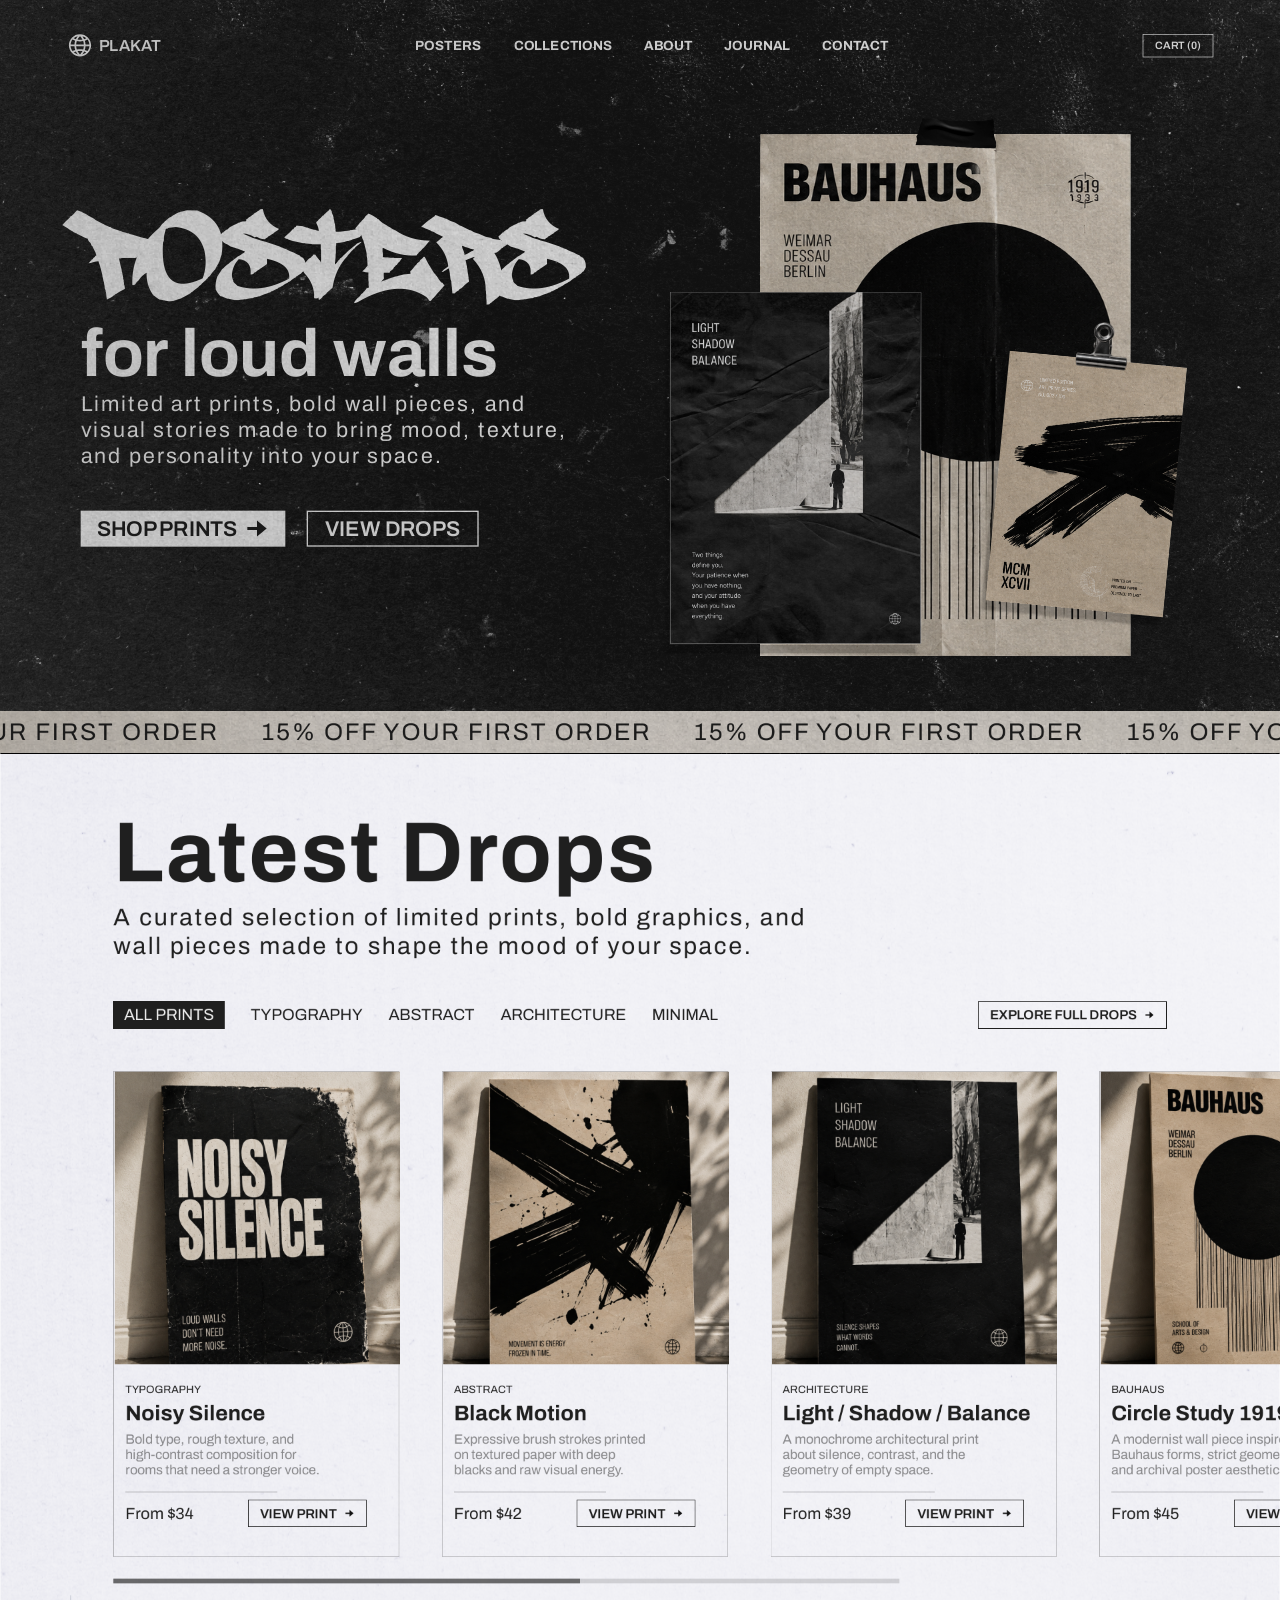
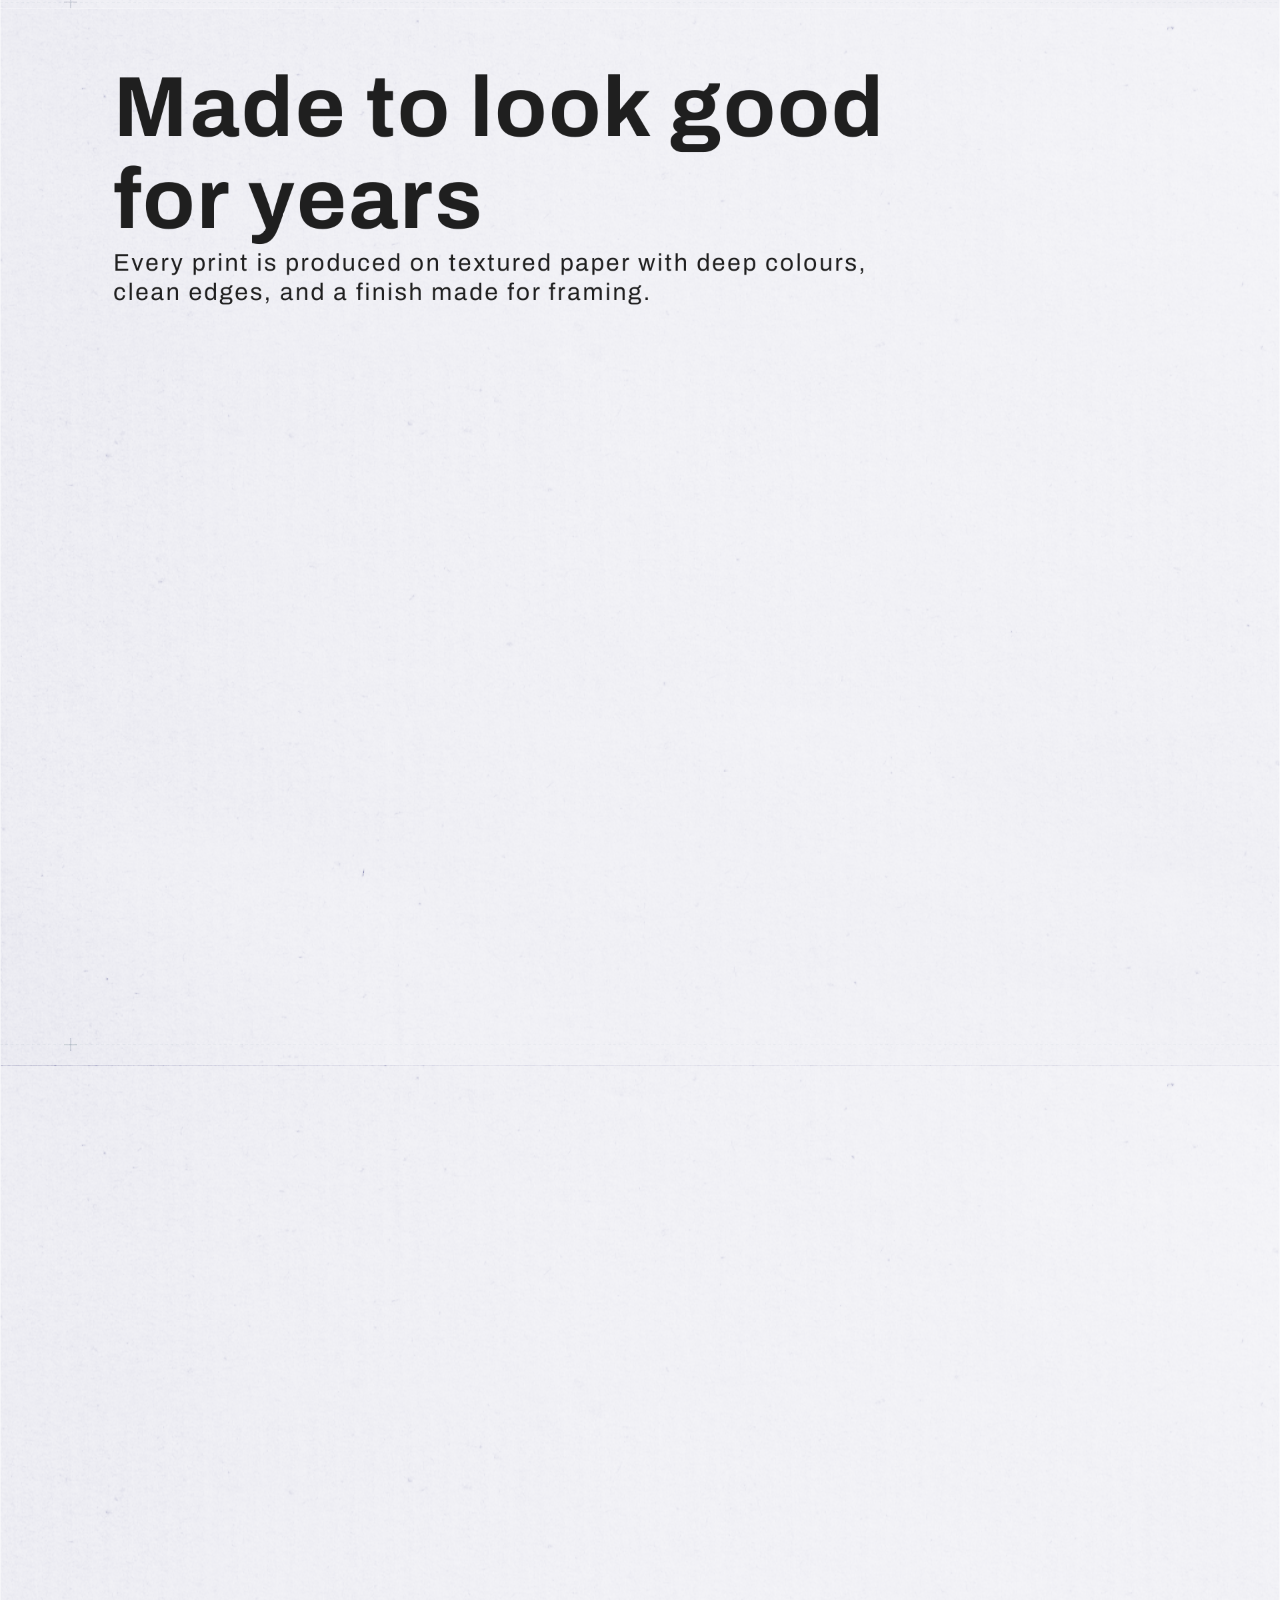
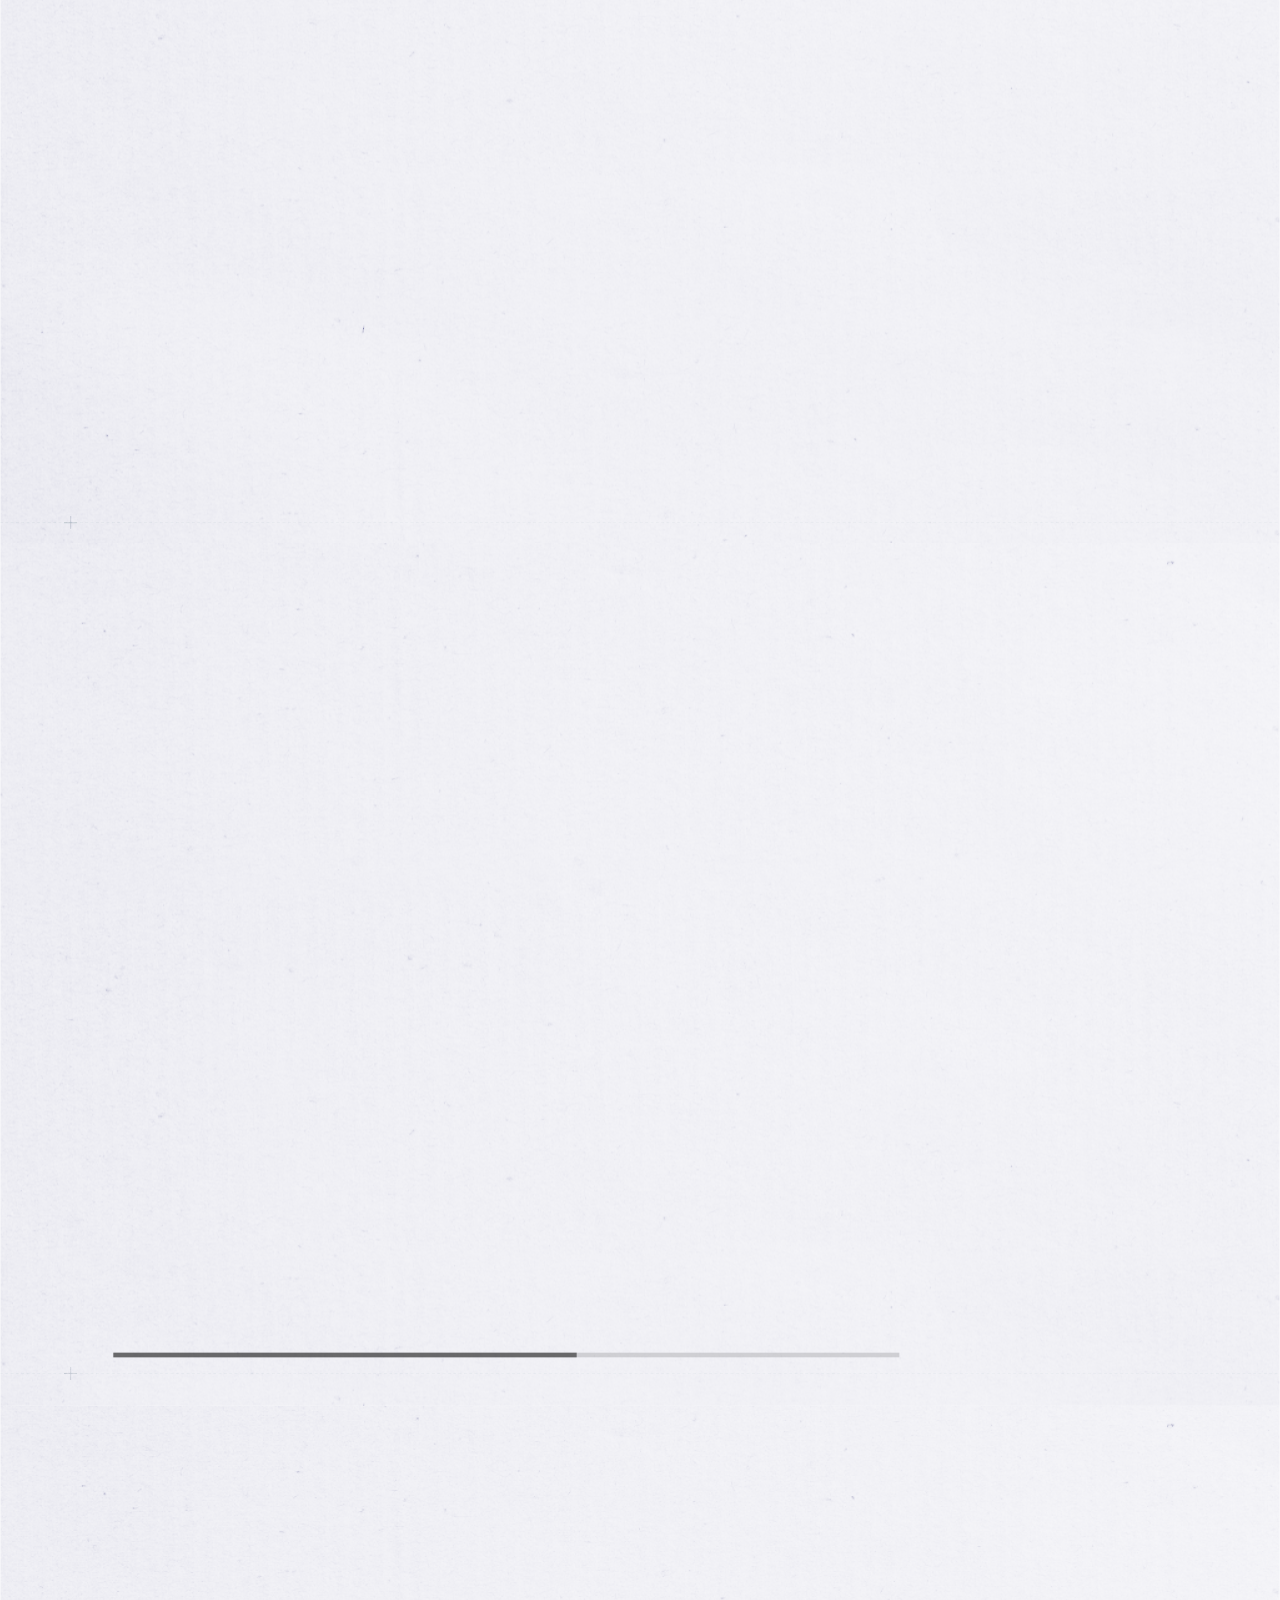
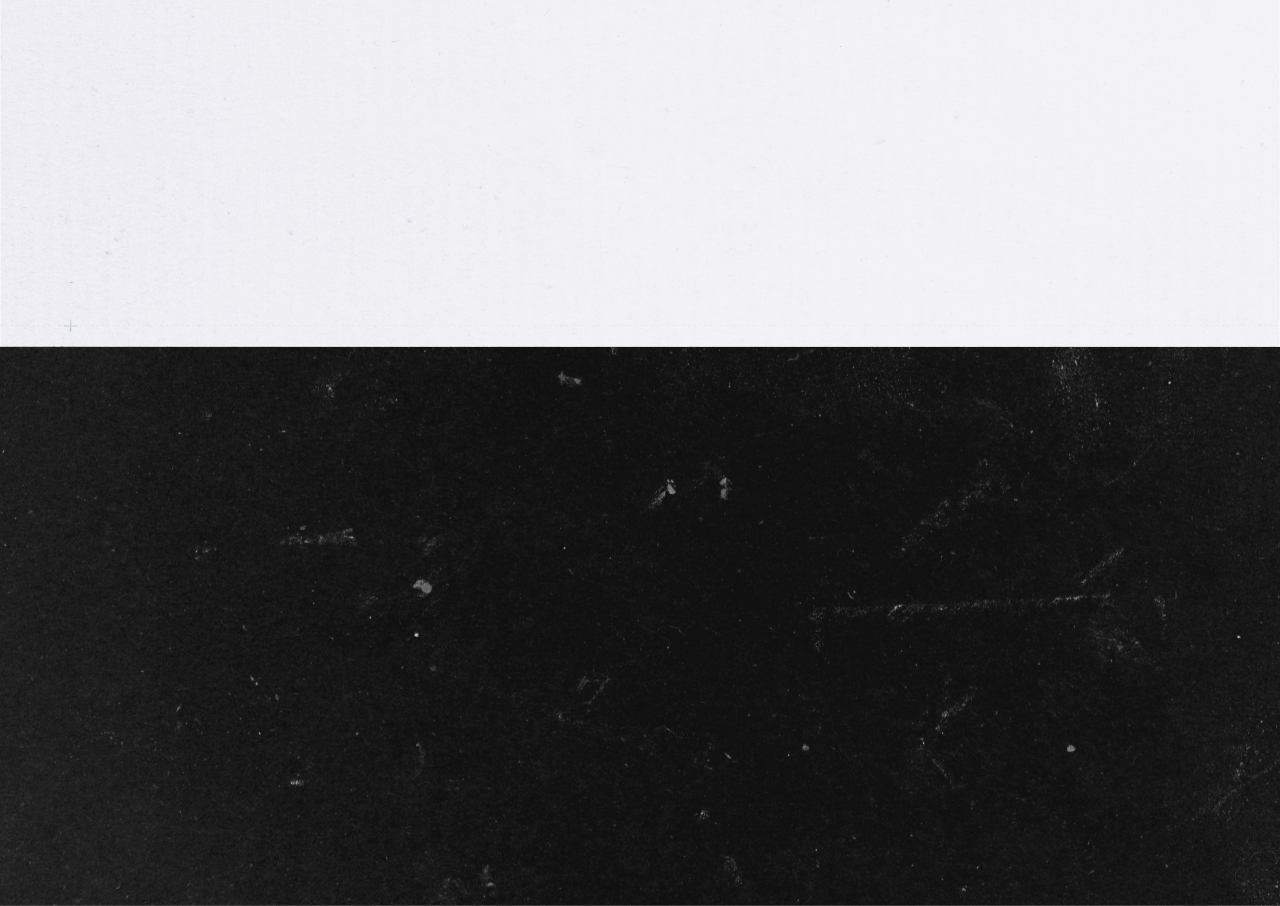
==== commit 9939cdeb: "Improve mobile titles and navigation" ====
--- a/index.html
+++ b/index.html
@@ -21,13 +21,14 @@
             <img src="./assets/globe.svg" alt="" />
             <span>Plakat</span>
           </a>
-          <nav class="primary-nav" aria-label="Primary navigation">
+          <nav class="primary-nav" id="primary-navigation" aria-label="Primary navigation">
             <a href="./drops.html">Posters</a>
             <a href="#collections">Collections</a>
             <a href="#story" data-about-open>About</a>
             <a href="#quality">Journal</a>
             <a href="#footer">Contact</a>
           </nav>
+          <button class="mobile-menu-toggle" type="button" aria-label="Open menu" aria-controls="primary-navigation" aria-expanded="false"><span></span><span></span><span></span></button>
           <a class="cart-link" href="#drops">Cart (0)</a>
         </header>
 
@@ -136,7 +137,7 @@
           <img class="guide-plus" src="./assets/plus-dark.svg" alt="" />
         </div>
         <header class="section-heading section-heading--large">
-          <h2>Made to look good<br />for years</h2>
+          <h2>Made to look good for years</h2>
           <p>Every print is produced on textured paper with deep colours, clean edges, and a finish made for framing.</p>
         </header>
         <div class="feature-grid">
@@ -167,7 +168,7 @@
           <img class="guide-plus" src="./assets/plus-dark.svg" alt="" />
         </div>
         <header class="section-heading section-heading--large story-heading">
-          <h2>Objects made for<br />spaces</h2>
+          <h2>Objects made for spaces</h2>
           <p>PLAKAT is a curated poster brand focused on<br />timeless aesthetics, carefully selected details,<br />and high-quality materials.<br /><br />We create limited art prints that bring character,<br />emotion, and identity into everyday spaces.</p>
         </header>
         <a class="outline-link story-link" href="#about-brand-modal" data-about-open>About our brand<img src="./assets/arrow-card.svg" alt="" /></a>
@@ -228,7 +229,7 @@
           <img class="dark-texture" src="./assets/paper-dark.png" alt="" />
           <img class="cta-globe" src="./assets/globe-dark.svg" alt="" />
           <div class="cta-copy">
-            <h2>Your walls deserve<br />a story.</h2>
+            <h2>Your walls deserve a story.</h2>
             <p>Limited posters crafted with texture, emotion, and timeless design.</p>
             <div class="hero-actions">
               <a class="button button--light button--medium" href="#drops"><span>Shop prints</span><img src="./assets/arrow-dark.svg" alt="" /></a>
@@ -250,7 +251,7 @@
         </div>
         <div class="footer-column footer-shop"><h3>Shop</h3><a href="#drops">Passport</a><a href="#collections">Destination</a><a href="#home">Account</a></div>
         <div class="footer-column footer-products"><h3>Products</h3><a href="#story" data-about-open>About Plakat</a><a href="#home">Press</a></div>
-        <div class="footer-column footer-support"><h3>Products</h3><a href="#home">Support</a><a href="#home">Help</a><a href="#home">Legals</a><a href="#home">Policies</a></div>
+        <div class="footer-column footer-support"><h3>Support</h3><a href="#home">Support</a><a href="#home">Help</a><a href="#home">Legals</a><a href="#home">Policies</a></div>
         <div class="footer-column footer-partner"><h3>Partner</h3><a href="#home">For expert</a><a href="#home">For agency</a><a href="#home">For startup</a><a href="#home">For corporate</a></div>
         <div class="footer-column footer-explore"><h3>Explore</h3><a href="#home">Compare</a><a href="#home">Community</a><a href="#home">Wishlist</a></div>
         <div class="footer-social"><h3>Follow us</h3><div><a href="#home" aria-label="Instagram"><img src="./assets/social-instagram.svg" alt="" /></a><a href="#home" aria-label="Facebook"><img src="./assets/social-x.svg" alt="" /></a><a href="#home" aria-label="Telegram"><img src="./assets/social-dribbble-a.svg" alt="" /></a><a href="#home" aria-label="X"><img src="./assets/social-dribbble-b.svg" alt="" /></a></div></div>
--- a/styles.css
+++ b/styles.css
@@ -27,6 +27,7 @@
 .primary-nav { display: flex; align-items: center; gap: 16px; font-size: 20px; font-weight: 700; text-transform: uppercase; }
 .primary-nav a { padding: 7px 16px 8px; transition: color .18s ease, background-color .18s ease; }
 .primary-nav a:hover, .primary-nav a:focus-visible { color: var(--ink-soft); background: var(--warm); outline: none; }
+.mobile-menu-toggle { display: none; }
 .cart-link { border: 1px solid var(--cream); padding: 8px 18px; font-size: 16px; font-weight: 600; text-transform: uppercase; transition: color .2s ease, background-color .2s ease, transform .2s cubic-bezier(.22,1,.36,1), box-shadow .2s ease; }
 .hero-copy { position: absolute; z-index: 3; left: 121px; top: 172px; width: 900px; }
 .hero-copy h1 { position: relative; z-index: 2; margin: 0; color: var(--cream); font-family: "Searfont", Impact, sans-serif; font-size: 251px; font-weight: 400; line-height: 1; white-space: nowrap; transform: translateY(44px); }
@@ -344,7 +345,7 @@
   .hero-lines, .footer-lines { display: none; }
 }
 
-@media (max-width: 1919px) and (min-width: 901px) {
+@media (min-width: 901px) {
   body { min-height: calc(8559px * var(--page-scale, 1)); }
   .site-shell { position: absolute; left: 50%; margin: 0; transform: translateX(-50%) scale(var(--page-scale, 1)); }
 }
@@ -353,7 +354,55 @@
   .site-shell { width: 100%; transform: none !important; }
   .hero { height: 900px; }
   .topbar { left: 24px; top: 24px; width: calc(100% - 48px); }
-  .primary-nav { display: none; }
+  .catalog-header { z-index: 20; overflow: visible; }
+  .primary-nav {
+    position: absolute;
+    z-index: 30;
+    right: 0;
+    top: 58px;
+    width: min(100%, 356px);
+    padding: 8px;
+    display: flex;
+    align-items: stretch;
+    flex-direction: column;
+    gap: 0;
+    border: 1px solid rgba(238,238,238,.62);
+    color: var(--cream);
+    background: var(--ink-soft) url("./assets/paper-dark.png") center / cover;
+    opacity: 0;
+    visibility: hidden;
+    pointer-events: none;
+    transform: translateY(-10px);
+    transition: opacity .22s ease, visibility .22s ease, transform .22s cubic-bezier(.22,1,.36,1);
+  }
+  .primary-nav.is-open { opacity: 1; visibility: visible; pointer-events: auto; transform: translateY(0); }
+  .primary-nav a { width: 100%; min-height: 48px; padding: 14px 15px; display: flex; align-items: center; border-bottom: 1px solid rgba(238,238,238,.22); }
+  .primary-nav a:last-child { border-bottom: 0; }
+  .mobile-menu-toggle {
+    position: relative;
+    z-index: 31;
+    width: 42px;
+    height: 38px;
+    margin-left: auto;
+    margin-right: 10px;
+    padding: 0;
+    display: grid;
+    place-content: center;
+    gap: 5px;
+    border: 1px solid var(--cream);
+    border-radius: 0;
+    color: var(--cream);
+    background: transparent;
+    cursor: pointer;
+    appearance: none;
+    -webkit-appearance: none;
+  }
+  .mobile-menu-toggle:focus-visible { outline: 1px solid var(--cream); outline-offset: 2px; }
+  .mobile-menu-toggle span { width: 18px; height: 1.5px; display: block; background: currentColor; transform-origin: center; transition: transform .2s ease, opacity .16s ease; }
+  .mobile-menu-toggle[aria-expanded="true"] { color: var(--ink-soft); background: var(--warm); }
+  .mobile-menu-toggle[aria-expanded="true"] span:nth-child(1) { transform: translateY(6.5px) rotate(45deg); }
+  .mobile-menu-toggle[aria-expanded="true"] span:nth-child(2) { opacity: 0; }
+  .mobile-menu-toggle[aria-expanded="true"] span:nth-child(3) { transform: translateY(-6.5px) rotate(-45deg); }
   .hero-copy { left: 24px; top: 126px; width: calc(100% - 48px); }
   .hero-copy h1 { font-size: clamp(92px, 29vw, 176px); }
   .hero-copy h2 { margin-top: 244px; font-size: clamp(50px, 15vw, 88px); letter-spacing: -2px; }
@@ -558,7 +607,7 @@
   .collections-market-card:hover { transform: translateY(-5px); }
 }
 
-@media (max-width: 1919px) and (min-width: 901px) {
+@media (min-width: 901px) {
   body.catalog-page { min-height: calc(4971px * var(--page-scale, 1)); }
   body.collection-page { min-height: calc(3231px * var(--page-scale, 1)); }
   body.collections-index-page { min-height: calc(3111px * var(--page-scale, 1)); }
@@ -615,6 +664,8 @@
 
 /* Mobile layout — iPhone-sized screens */
 @media (max-width: 620px) {
+  :root { --mobile-title-size: clamp(37px, 9.8vw, 40px); }
+
   html,
   body {
     width: 100%;
@@ -655,6 +706,12 @@
     font-size: 12px;
   }
 
+  .mobile-menu-toggle {
+    width: 38px;
+    height: 36px;
+    margin-right: 8px;
+  }
+
   .hero-copy {
     left: 20px;
     width: calc(100% - 40px);
@@ -667,7 +724,7 @@
 
   .hero-copy h2 {
     margin-top: 92px;
-    font-size: clamp(46px, 13.2vw, 54px);
+    font-size: var(--mobile-title-size);
     line-height: .98;
   }
 
@@ -702,11 +759,15 @@
   .section-heading--compact h2,
   .section-heading--large h2 {
     max-width: 100%;
-    font-size: clamp(44px, 13.2vw, 54px);
+    font-size: var(--mobile-title-size);
     line-height: .98;
-    letter-spacing: -1.5px;
+    letter-spacing: -1.2px;
     overflow-wrap: break-word;
-  }
+    text-wrap: balance;
+  }
+
+  .section-heading h2 br,
+  .cta-copy h2 br { display: none; }
 
   .collections-heading h2 {
     white-space: normal;
@@ -950,6 +1011,35 @@
     height: calc(1.22em * 3);
   }
 
+  .catalog-card {
+    height: 720px;
+    display: flex;
+    flex-direction: column;
+  }
+
+  .catalog-card .product-image {
+    height: 445px;
+    flex: 0 0 445px;
+  }
+
+  .catalog-card .product-info {
+    height: auto;
+    min-height: 0;
+    flex: 1 1 auto;
+    display: flex;
+    flex-direction: column;
+  }
+
+  .catalog-card .product-copy {
+    height: auto;
+    min-height: 0;
+    flex: 1 1 auto;
+  }
+
+  .catalog-card .product-buy {
+    flex: 0 0 75px;
+  }
+
   .mobile-break {
     display: block;
   }
@@ -985,8 +1075,19 @@
   }
 
   .cta-copy h2 {
-    font-size: 41px;
+    font-size: var(--mobile-title-size);
     line-height: 1.02;
+    letter-spacing: -1.2px;
+    text-wrap: balance;
+  }
+
+  .catalog-heading h1 {
+    max-width: 100%;
+    font-size: var(--mobile-title-size);
+    line-height: .98;
+    letter-spacing: -1.2px;
+    overflow-wrap: break-word;
+    text-wrap: balance;
   }
 
   .cta-copy p {
@@ -1063,7 +1164,7 @@
 
   .catalog-heading h1 {
     max-width: 100%;
-    font-size: 48px;
+    font-size: var(--mobile-title-size);
     line-height: .98;
     letter-spacing: -1.5px;
     overflow-wrap: anywhere;
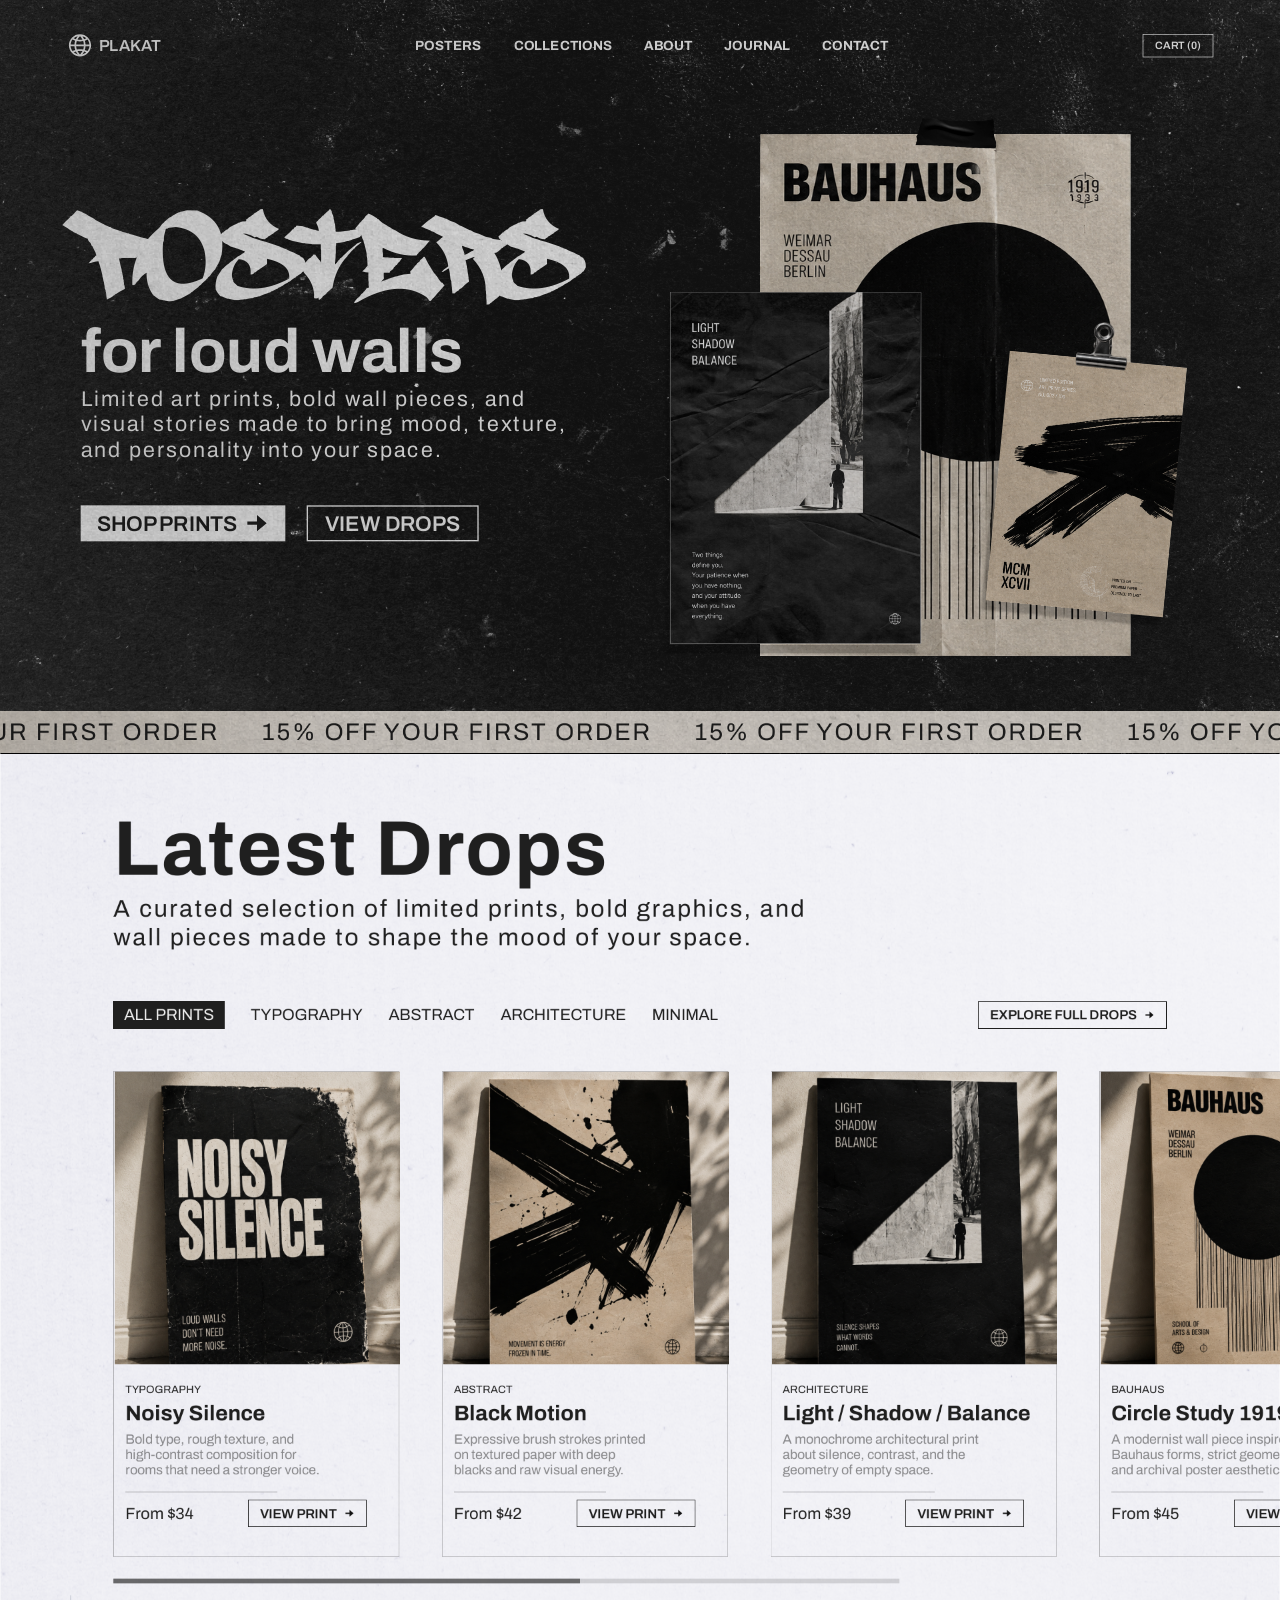
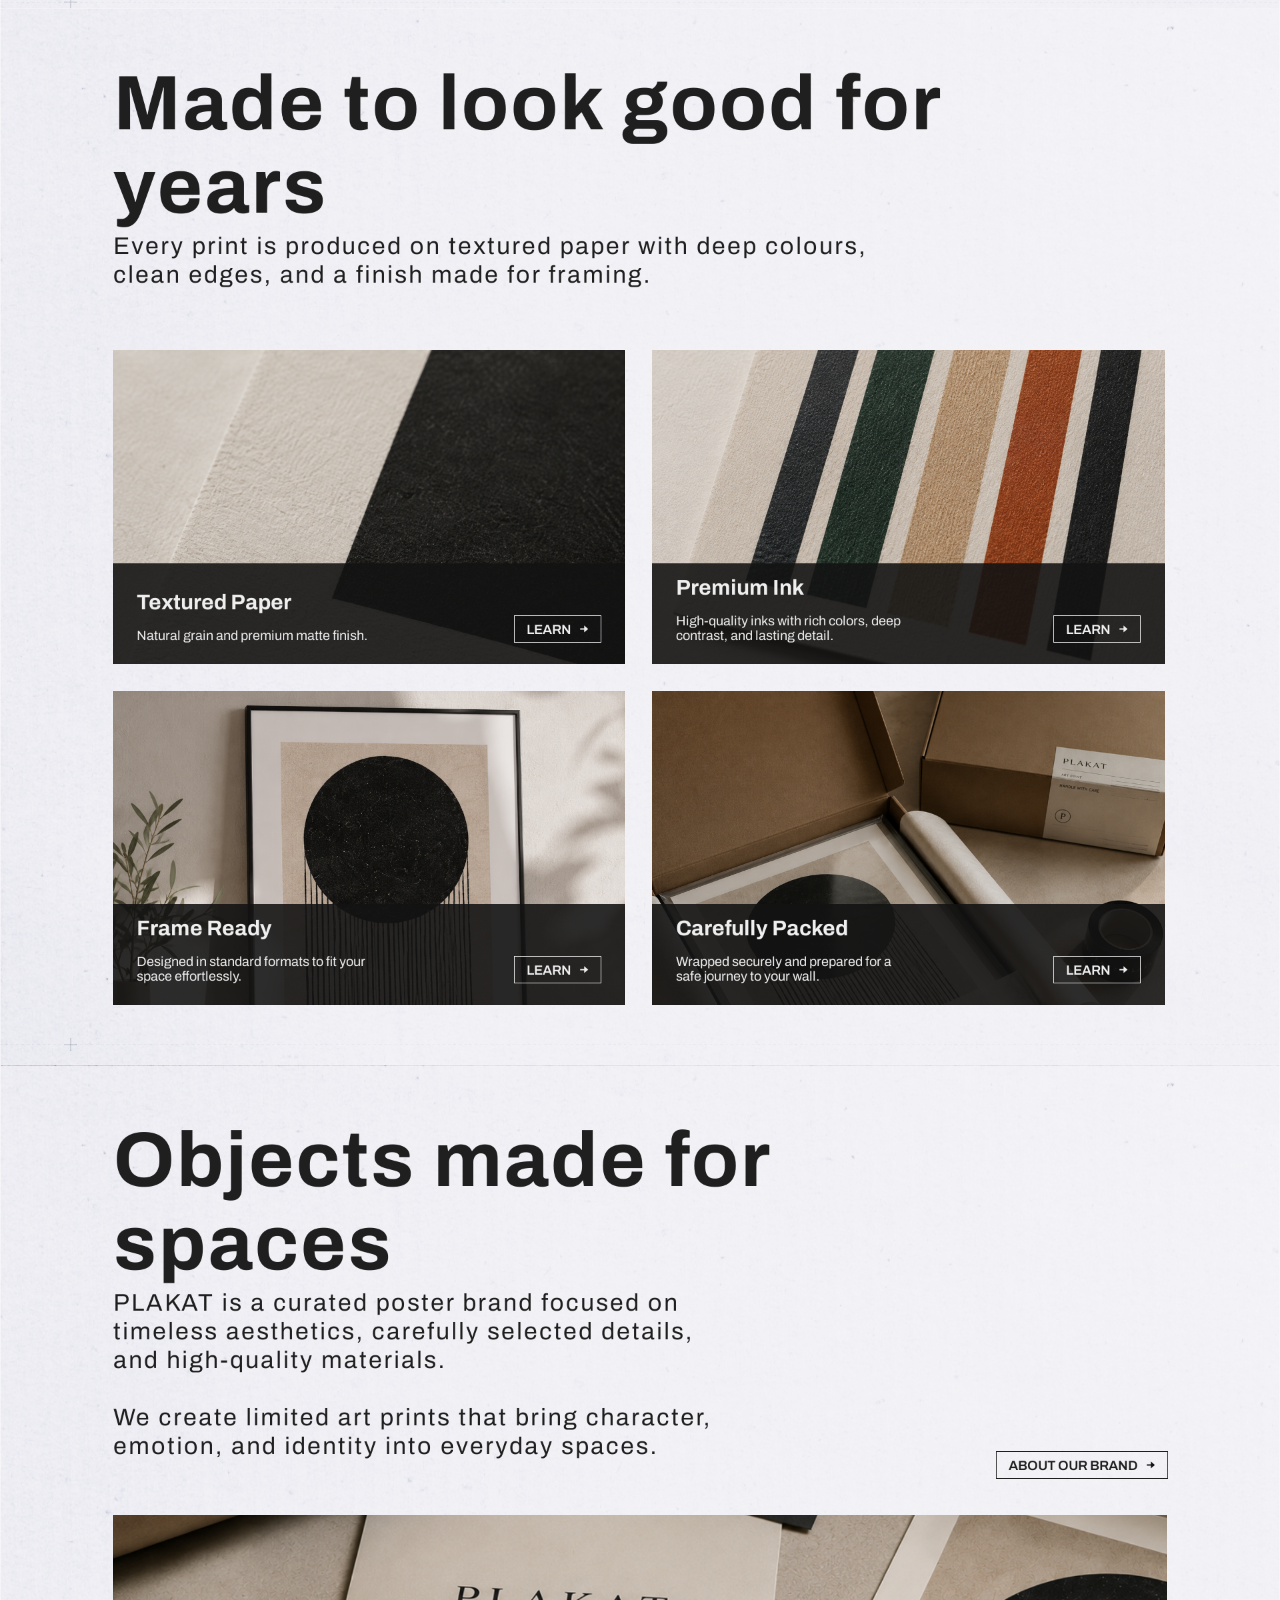
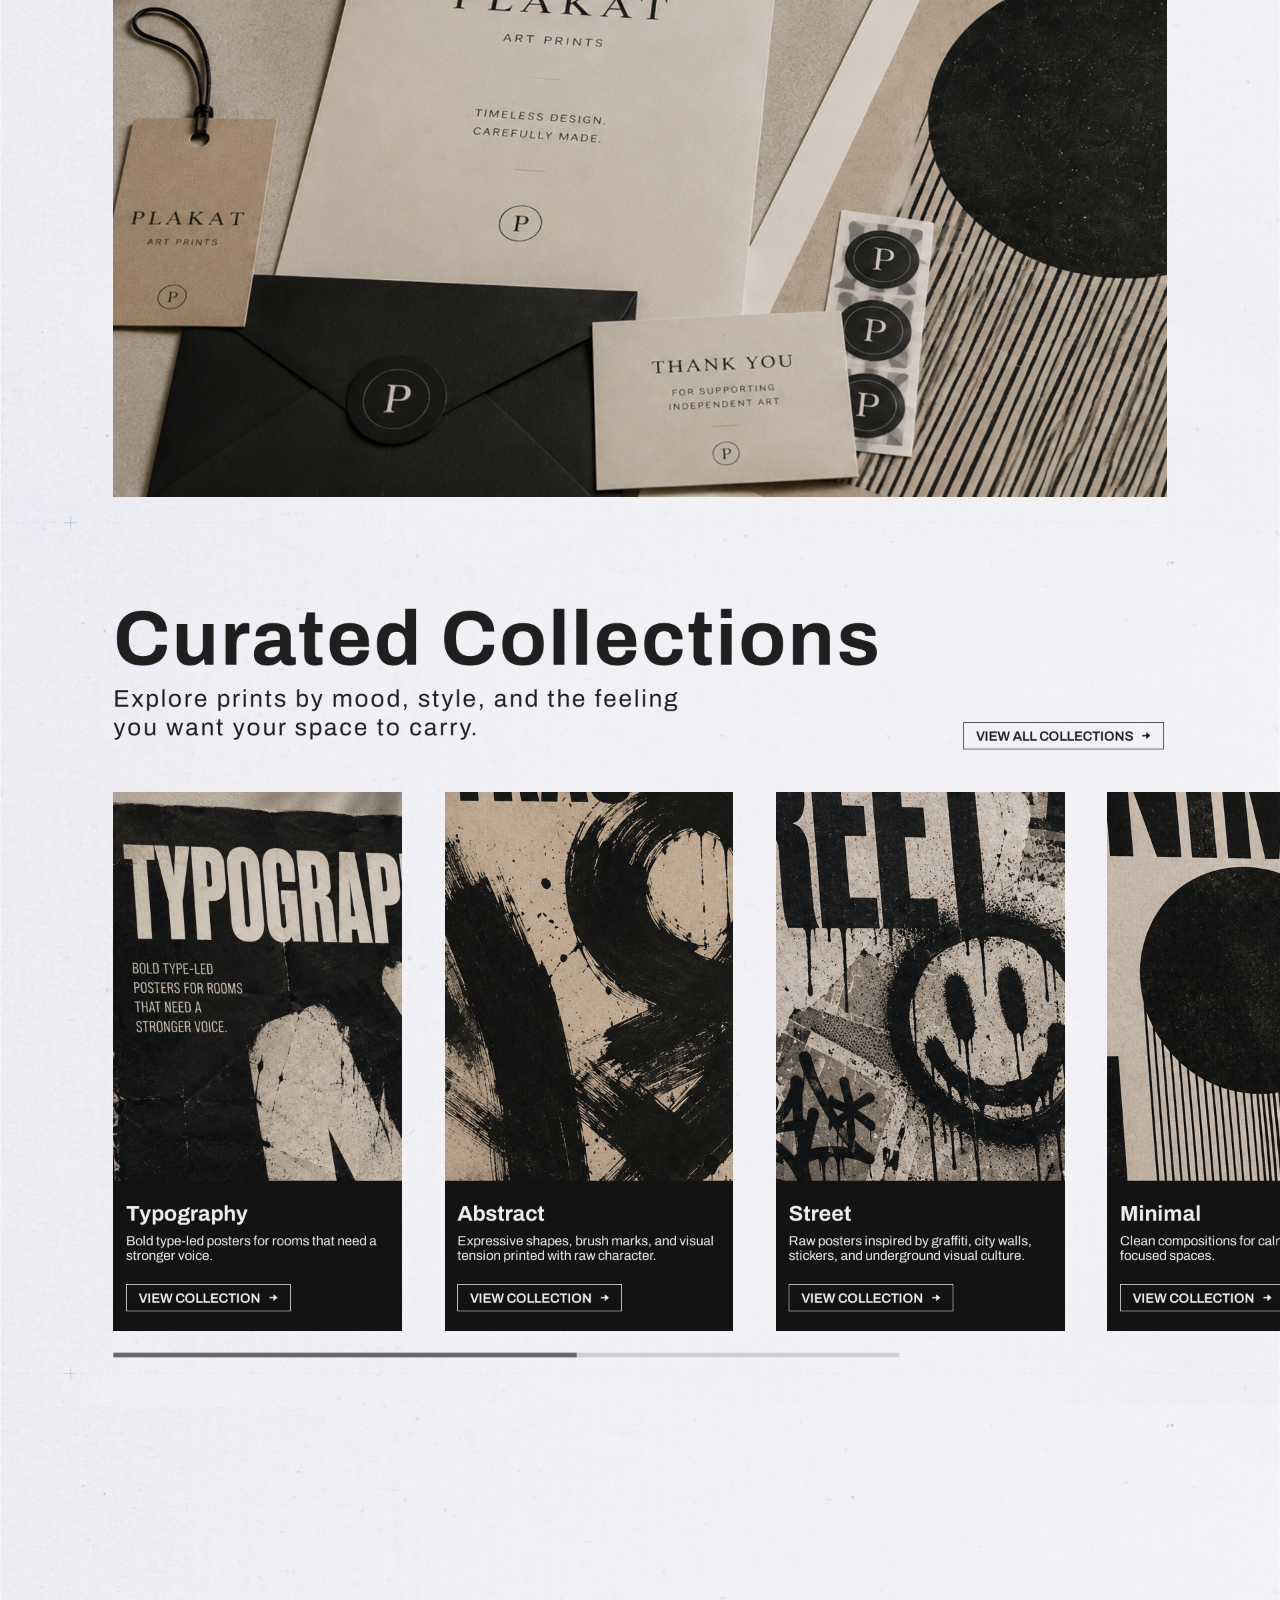
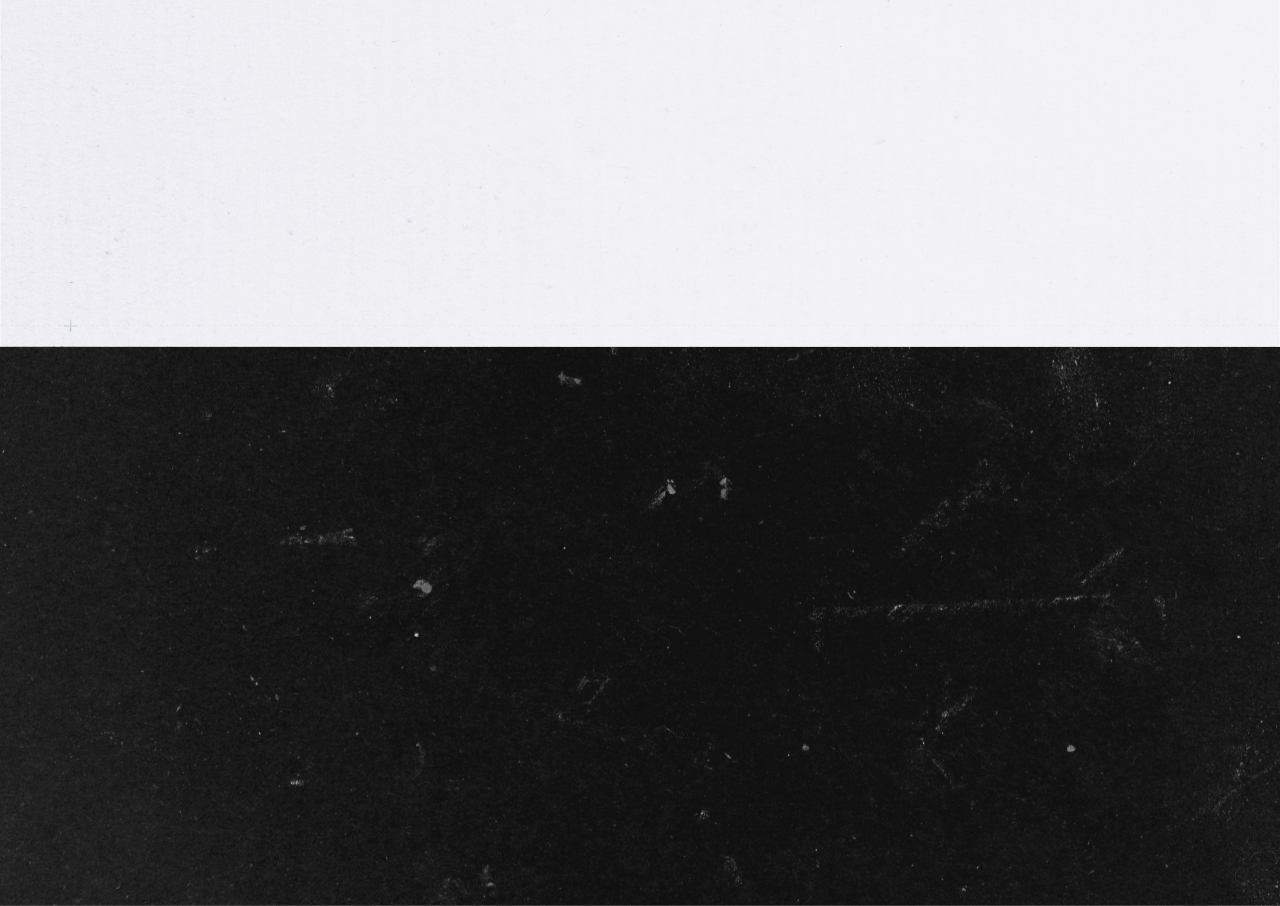
==== commit 182e297a: "Refine main cards and carousel dragging" ====
--- a/index.html
+++ b/index.html
@@ -5,7 +5,7 @@
     <meta name="viewport" content="width=device-width, initial-scale=1" />
     <meta name="description" content="Plakat — limited art prints for loud walls." />
     <title>Plakat — Art Prints</title>
-    <link rel="stylesheet" href="./styles.css" />
+    <link rel="stylesheet" href="./styles.css?v=20260827-carousel" />
   </head>
   <body>
     <main class="site-shell">
@@ -352,6 +352,6 @@
       </aside>
     </div>
 
-    <script src="./script.js"></script>
+    <script src="./script.js?v=20260827-carousel"></script>
   </body>
 </html>
--- a/styles.css
+++ b/styles.css
@@ -31,7 +31,7 @@
 .cart-link { border: 1px solid var(--cream); padding: 8px 18px; font-size: 16px; font-weight: 600; text-transform: uppercase; transition: color .2s ease, background-color .2s ease, transform .2s cubic-bezier(.22,1,.36,1), box-shadow .2s ease; }
 .hero-copy { position: absolute; z-index: 3; left: 121px; top: 172px; width: 900px; }
 .hero-copy h1 { position: relative; z-index: 2; margin: 0; color: var(--cream); font-family: "Searfont", Impact, sans-serif; font-size: 251px; font-weight: 400; line-height: 1; white-space: nowrap; transform: translateY(44px); }
-.hero-copy h2 { margin: 58px 0 7px; font-size: 100px; font-weight: 700; line-height: 1; letter-spacing: 0; }
+.hero-copy h2 { margin: 58px 0 7px; font-size: 92px; font-weight: 700; line-height: 1; letter-spacing: 0; }
 .hero-copy > p { width: 767px; margin: 0; font-size: 32px; font-weight: 400; line-height: 1.2; letter-spacing: 3px; }
 .hero-actions { display: flex; align-items: center; gap: 32px; margin-top: 63px; }
 .button { display: inline-flex; align-items: center; justify-content: center; text-transform: uppercase; font-weight: 600; white-space: nowrap; transition: color .22s ease, background-color .22s ease, border-color .22s ease, transform .22s cubic-bezier(.22,1,.36,1), box-shadow .22s ease; }
@@ -67,10 +67,10 @@
 .section-heading h2 { margin: 0; font-weight: 700; letter-spacing: 3px; }
 .section-heading p { margin: 0; font-size: 36px; line-height: 1.2; letter-spacing: 3px; }
 .section-heading--compact { width: 1080px; }
-.section-heading--compact h2 { font-size: 128px; line-height: 1.1; }
+.section-heading--compact h2 { font-size: 116px; line-height: 1.1; }
 .section-heading--compact p { width: 1080px; margin-top: 4px; }
 .section-heading--large { width: 1331px; }
-.section-heading--large h2 { font-size: 128px; line-height: 1.08; }
+.section-heading--large h2 { font-size: 116px; line-height: 1.08; }
 .section-heading--large p { width: 1185px; }
 
 .drops { height: 1283px; }
@@ -99,13 +99,18 @@
   .filter.active:hover, .filter.active:focus-visible { color: var(--ink-soft); background: var(--warm); transform: translateY(-2px); outline: none; }
   .button:active, .outline-link:active, .cart-link:active, .filter:active { transform: translateY(1px); box-shadow: none; }
 }
-.rail-scroller { position: absolute; z-index: 2; left: 0; width: 1920px; overflow-x: auto; overflow-y: hidden; overscroll-behavior-inline: contain; scrollbar-width: none; scroll-behavior: smooth; scroll-padding-inline: 170px; scroll-snap-type: x proximity; cursor: grab; }
+.rail-scroller { position: absolute; z-index: 2; left: 0; width: 1920px; overflow-x: auto; overflow-y: hidden; overscroll-behavior-inline: contain; scrollbar-width: none; scroll-behavior: smooth; scroll-padding-inline: 170px; scroll-snap-type: x proximity; cursor: grab; -webkit-overflow-scrolling: touch; }
 .rail-scroller::-webkit-scrollbar { display: none; }
-.rail-scroller.is-dragging { cursor: grabbing; scroll-behavior: auto; user-select: none; }
+.rail-scroller.is-pointer-down,
+.rail-scroller.is-dragging,
+.rail-scroller.is-settling { cursor: grabbing; scroll-behavior: auto; scroll-snap-type: none; user-select: none; }
+.rail-scroller.is-dragging a { pointer-events: none; }
+.rail-scroller img,
+.rail-scroller a { -webkit-user-drag: none; user-select: none; }
 .rail-scroller:focus-visible { outline: 2px solid rgba(31,31,31,.7); outline-offset: 6px; }
-.product-scroller { top: 477px; height: 729px; }
+.product-scroller { top: 471px; height: 741px; padding-block: 6px; }
 .product-rail { position: relative; display: flex; gap: 64px; width: max-content; padding-inline: 170px; }
-.product-card { width: 429px; height: 729px; flex: 0 0 429px; border: 1px solid rgba(31,31,31,.25); transition: opacity .2s ease, transform .2s ease; }
+.product-card { width: 429px; height: 729px; flex: 0 0 429px; border: 1px solid rgba(31,31,31,.25); transition: opacity .2s ease, transform .24s cubic-bezier(.22,1,.36,1); }
 .product-card[hidden] { display: none; }
 .product-card, .collection-card { scroll-snap-align: start; }
 .product-card.is-muted { transform: scale(.985); }
@@ -131,7 +136,7 @@
 .quality { height: 1585px; }
 .quality .section-heading p { margin-top: 4px; }
 .feature-grid { position: absolute; z-index: 2; left: 169px; top: 512px; display: grid; grid-template-columns: repeat(2, 769px); grid-template-rows: repeat(2, 471px); gap: 40px; }
-.feature-card { position: relative; width: 769px; height: 471px; overflow: hidden; color: var(--cream); background: var(--ink); }
+.feature-card { position: relative; width: 769px; height: 471px; overflow: hidden; color: var(--cream); background: var(--ink); transition: transform .24s cubic-bezier(.22,1,.36,1); }
 .feature-card > img { position: absolute; inset: 0; width: 769px; height: 769px; object-fit: cover; }
 .feature-card > img.feature-shift-top { top: -198px; }
 .feature-card > img.feature-shift-left { top: -65px; }
@@ -153,9 +158,9 @@
 .collections-heading h2 { white-space: nowrap; }
 .collections-heading p { width: 878px; }
 .collections-link { position: absolute; z-index: 3; left: 1445px; top: 268px; width: 301px; }
-.collection-scroller { top: 373px; height: 809px; }
+.collection-scroller { top: 367px; height: 821px; padding-block: 6px; }
 .collection-rail { position: relative; display: flex; gap: 64px; width: max-content; padding-inline: 170px; }
-.collection-card { width: 433px; height: 809px; flex: 0 0 433px; overflow: hidden; color: var(--cream); background: var(--ink-soft); }
+.collection-card { width: 433px; height: 809px; flex: 0 0 433px; overflow: hidden; color: var(--cream); background: var(--ink-soft); transition: transform .24s cubic-bezier(.22,1,.36,1); }
 .collection-image { position: relative; width: 433px; height: 583px; overflow: hidden; }
 .collection-image img { position: absolute; max-width: none; }
 .collection-image--type img { left: -292px; top: 0; width: 1214px; height: 809px; }
@@ -174,7 +179,7 @@
 .cta-panel { position: absolute; z-index: 2; left: 174px; top: 80px; width: 1576px; height: 592px; overflow: hidden; isolation: isolate; color: var(--cream); background: var(--ink); }
 .cta-globe { position: absolute; z-index: 2; left: 94px; top: 54px; width: 483px; height: 483px; }
 .cta-copy { position: absolute; z-index: 3; left: 695px; top: 99px; width: 767px; }
-.cta-copy h2 { margin: 0; font-size: 64px; line-height: 1.1; }
+.cta-copy h2 { margin: 0; font-size: 58px; line-height: 1.1; }
 .cta-copy p { width: 767px; margin: 12px 0 0; font-size: 32px; line-height: 1.2; letter-spacing: 3px; }
 .cta-copy .hero-actions { margin-top: 63px; }
 
@@ -332,6 +337,24 @@
 .reveal-item.reveal-from-left { translate: -34px 0; }
 .reveal-item.is-visible { opacity: var(--reveal-opacity); translate: 0 0; }
 
+@media (hover: hover) and (pointer: fine) {
+  body:not(.catalog-page) .product-card,
+  body:not(.catalog-page) .collection-card {
+    transition: opacity .5s cubic-bezier(.22,1,.36,1), translate .5s cubic-bezier(.22,1,.36,1), transform .24s cubic-bezier(.22,1,.36,1);
+    transition-delay: var(--reveal-delay, 0ms), var(--reveal-delay, 0ms), 0ms;
+  }
+  body:not(.catalog-page) .feature-card {
+    transition: opacity .72s cubic-bezier(.22,1,.36,1), translate .72s cubic-bezier(.22,1,.36,1), transform .24s cubic-bezier(.22,1,.36,1);
+    transition-delay: var(--reveal-delay, 0ms), var(--reveal-delay, 0ms), 0ms;
+  }
+  body:not(.catalog-page) .product-card:hover,
+  body:not(.catalog-page) .product-card:focus-within,
+  body:not(.catalog-page) .feature-card:hover,
+  body:not(.catalog-page) .feature-card:focus-within,
+  body:not(.catalog-page) .collection-card:hover,
+  body:not(.catalog-page) .collection-card:focus-within { transform: translateY(-5px); }
+}
+
 @media (prefers-reduced-motion: reduce) {
   html { scroll-behavior: auto; }
   .reveal-item, .reveal-item.reveal-from-left { opacity: var(--reveal-opacity); translate: none; transition: none; }
@@ -405,7 +428,7 @@
   .mobile-menu-toggle[aria-expanded="true"] span:nth-child(3) { transform: translateY(-6.5px) rotate(-45deg); }
   .hero-copy { left: 24px; top: 126px; width: calc(100% - 48px); }
   .hero-copy h1 { font-size: clamp(92px, 29vw, 176px); }
-  .hero-copy h2 { margin-top: 244px; font-size: clamp(50px, 15vw, 88px); letter-spacing: -2px; }
+  .hero-copy h2 { margin-top: 244px; font-size: clamp(48px, 14vw, 80px); letter-spacing: -2px; }
   .hero-copy > p { width: 100%; font-size: 21px; letter-spacing: 1.5px; }
   .hero-actions { gap: 12px; margin-top: 34px; }
   .button--large, .button--medium { height: 46px; padding: 8px 14px; font-size: 18px; }
@@ -419,7 +442,7 @@
   .section-guides { display: none; }
   .section-heading, .filters-row, .rail-scroller, .feature-grid, .story-link, .story-image, .collections-link, .cta-panel, .section-rule { position: relative; left: auto; top: auto; width: 100%; }
   .section-heading--compact, .section-heading--large { width: 100%; }
-  .section-heading--compact h2, .section-heading--large h2 { font-size: clamp(54px, 16vw, 92px); letter-spacing: -2px; }
+  .section-heading--compact h2, .section-heading--large h2 { font-size: clamp(50px, 14vw, 84px); letter-spacing: -2px; }
   .section-heading p, .section-heading--compact p, .section-heading--large p, .story-heading p, .collections-heading p { width: 100%; margin-top: 18px; font-size: 20px; letter-spacing: 1.5px; }
   .filters-row { height: auto; margin-top: 44px; align-items: flex-start; gap: 26px; }
   .filters { flex-wrap: wrap; gap: 12px 18px; }
@@ -552,7 +575,7 @@
 .catalog-header > .dark-texture { z-index: 0; }
 .catalog-header .hero-lines { z-index: 1; }
 .catalog-header.is-grid-active .hero-lines { opacity: 1; }
-.catalog-topbar { z-index: 3; top: 30px; }
+.catalog-topbar { z-index: 3; }
 .primary-nav a.is-current { color: var(--ink-soft); background: var(--warm); }
 .catalog-main { position: relative; min-height: 4020px; padding: 80px 170px 144px; overflow: hidden; background: var(--paper); }
 .catalog-main > *:not(.paper-texture, .catalog-guide) { position: relative; z-index: 2; }
@@ -587,11 +610,11 @@
 .collection-kicker { display: block; margin-top: 38px; font-size: 15px; font-weight: 600; letter-spacing: 2px; text-transform: uppercase; }
 .collection-heading-page .catalog-heading__row { margin-top: 14px; }
 .catalog-controls--collection { margin-top: 58px; }
-.collection-note { display: flex; align-items: center; gap: 34px; color: rgba(31,31,31,.58); font-size: 14px; font-weight: 600; letter-spacing: 1.2px; text-transform: uppercase; }
-.collection-note span + span::before { content: "·"; margin-right: 34px; }
+.collection-note { display: flex; align-items: center; gap: 12px; color: rgba(31,31,31,.58); font-size: 14px; font-weight: 600; letter-spacing: 1.2px; text-transform: uppercase; }
+.collection-note span + span::before { content: "·"; margin-right: 12px; }
 .collections-index-main { min-height: 2160px; }
-.collections-index-meta { margin-top: 58px; display: flex; align-items: center; gap: 36px; color: rgba(31,31,31,.58); font-size: 14px; font-weight: 600; letter-spacing: 1.3px; text-transform: uppercase; }
-.collections-index-meta span + span::before { content: "·"; margin-right: 36px; }
+.collections-index-meta { margin-top: 58px; display: flex; align-items: center; gap: 12px; color: rgba(31,31,31,.58); font-size: 14px; font-weight: 600; letter-spacing: 1.3px; text-transform: uppercase; }
+.collections-index-meta span + span::before { content: "·"; margin-right: 12px; }
 .collections-market-grid { margin-top: 48px; display: grid; grid-template-columns: repeat(3,minmax(0,1fr)); gap: 64px 48px; }
 .collections-market-card { width: 100%; height: 740px; flex: none; transition: transform .24s cubic-bezier(.22,1,.36,1); }
 .collections-market-card .collection-image { width: 100%; height: 500px; }
@@ -614,8 +637,8 @@
 }
 
 @media (max-width: 900px) {
-  .catalog-header { height: 92px; }
-  .catalog-topbar { top: 18px; }
+  .catalog-header { height: 92px; overflow: visible; }
+  .catalog-header::after { inset: 0; }
   .catalog-main { min-height: 0; padding: 56px 24px 90px; }
   .catalog-guide { display: none; }
   .catalog-heading__row { margin-top: 28px; display: block; }
@@ -637,8 +660,8 @@
   .collection-kicker { margin-top: 30px; }
   .collection-heading-page .catalog-heading__row { margin-top: 12px; }
   .catalog-controls--collection { margin-top: 42px; align-items: center; }
-  .collection-note { max-width: 50%; flex-wrap: wrap; gap: 8px 18px; }
-  .collection-note span + span::before { margin-right: 18px; }
+  .collection-note { max-width: 50%; flex-wrap: wrap; gap: 8px 10px; }
+  .collection-note span + span::before { margin-right: 10px; }
   .collections-index-main { min-height: 0; }
   .collections-index-heading .catalog-heading__row { display: block; }
   .collections-index-meta { margin-top: 38px; }
@@ -723,7 +746,7 @@
   }
 
   .hero-copy h2 {
-    margin-top: 92px;
+    margin-top: 58px;
     font-size: var(--mobile-title-size);
     line-height: .98;
   }
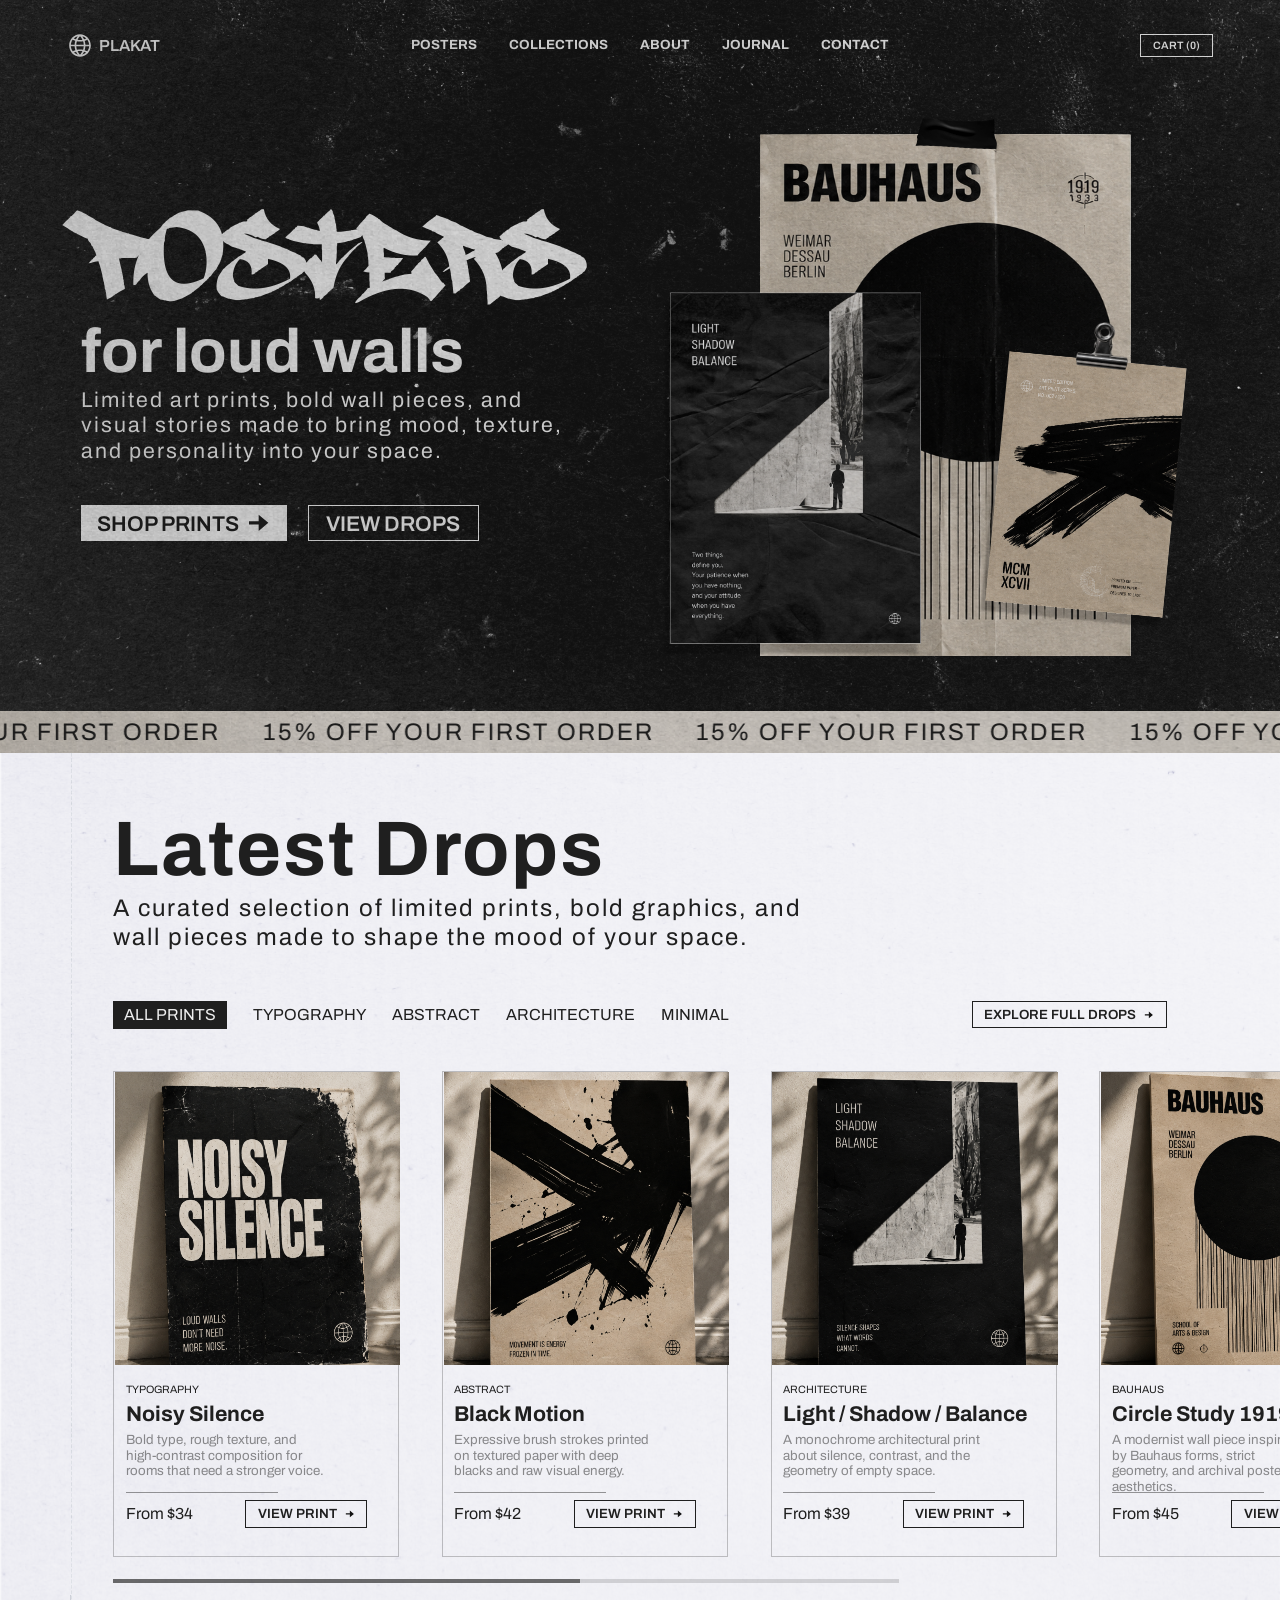
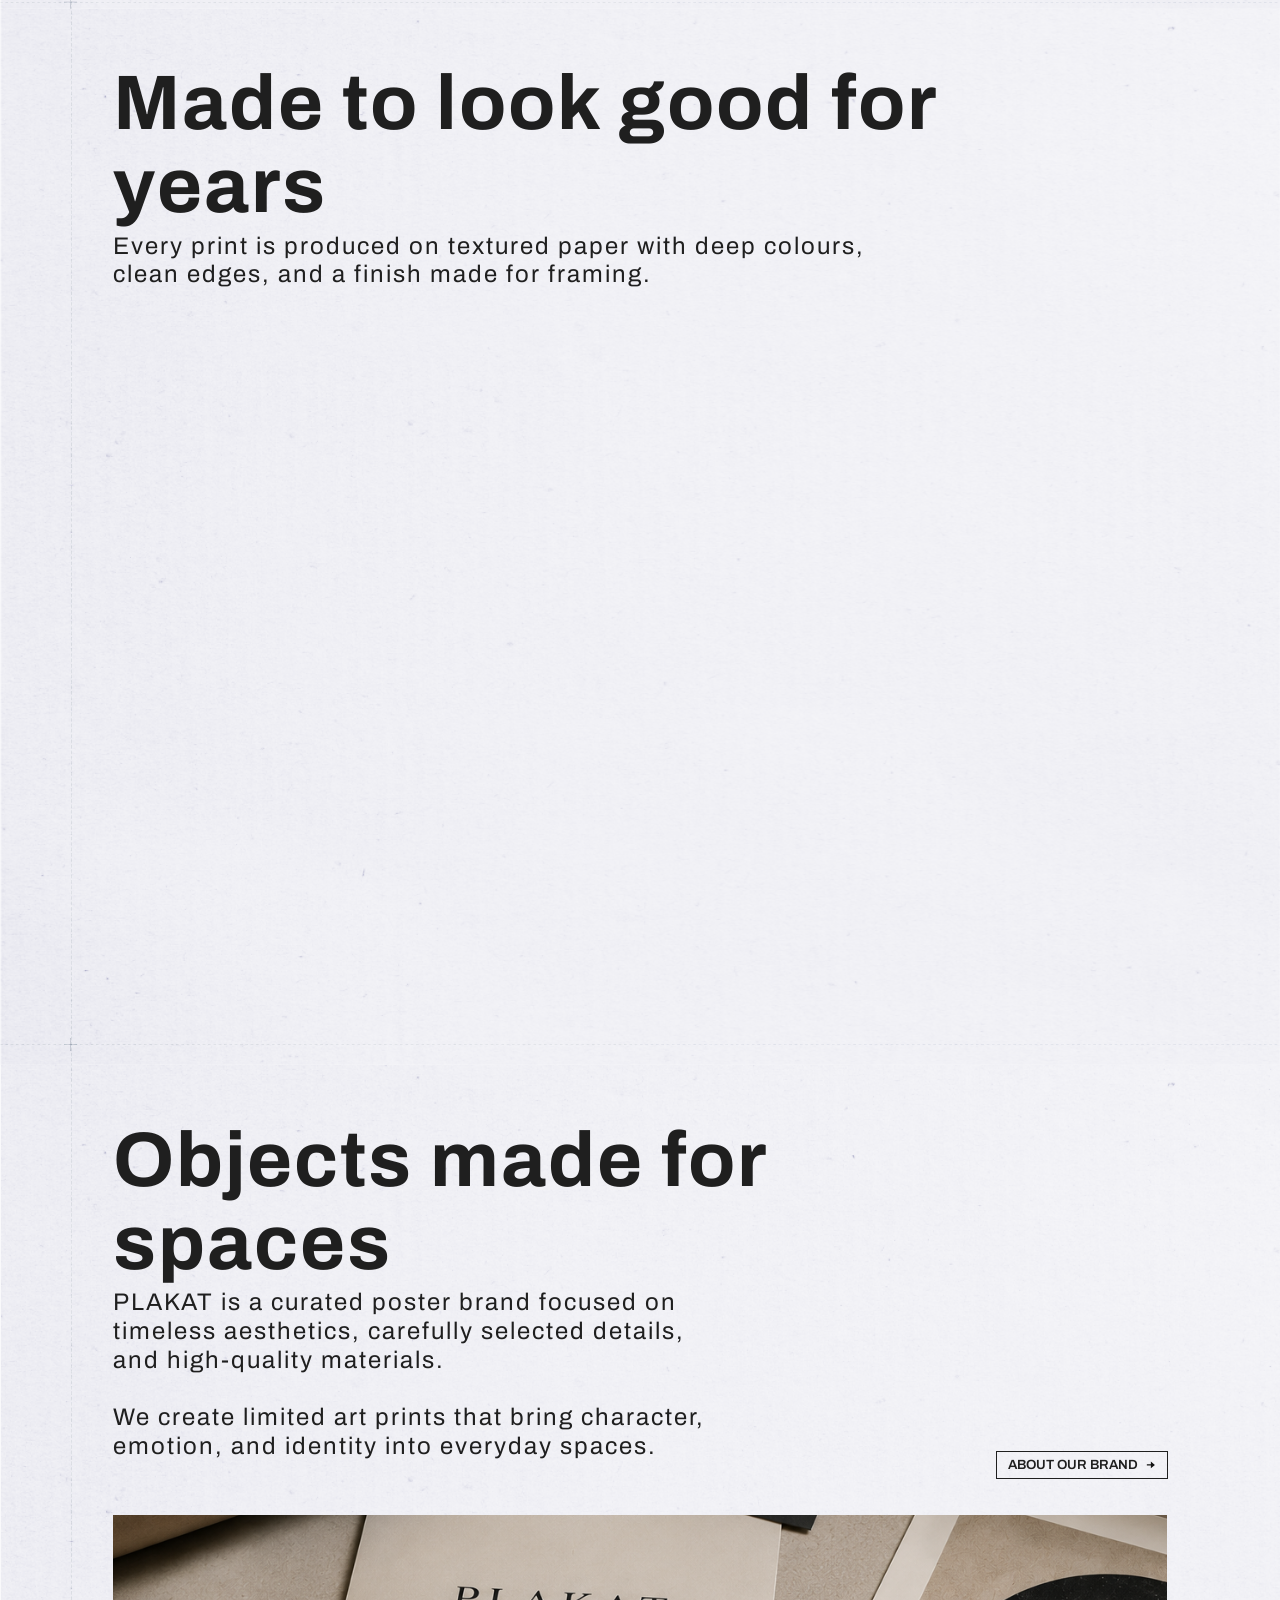
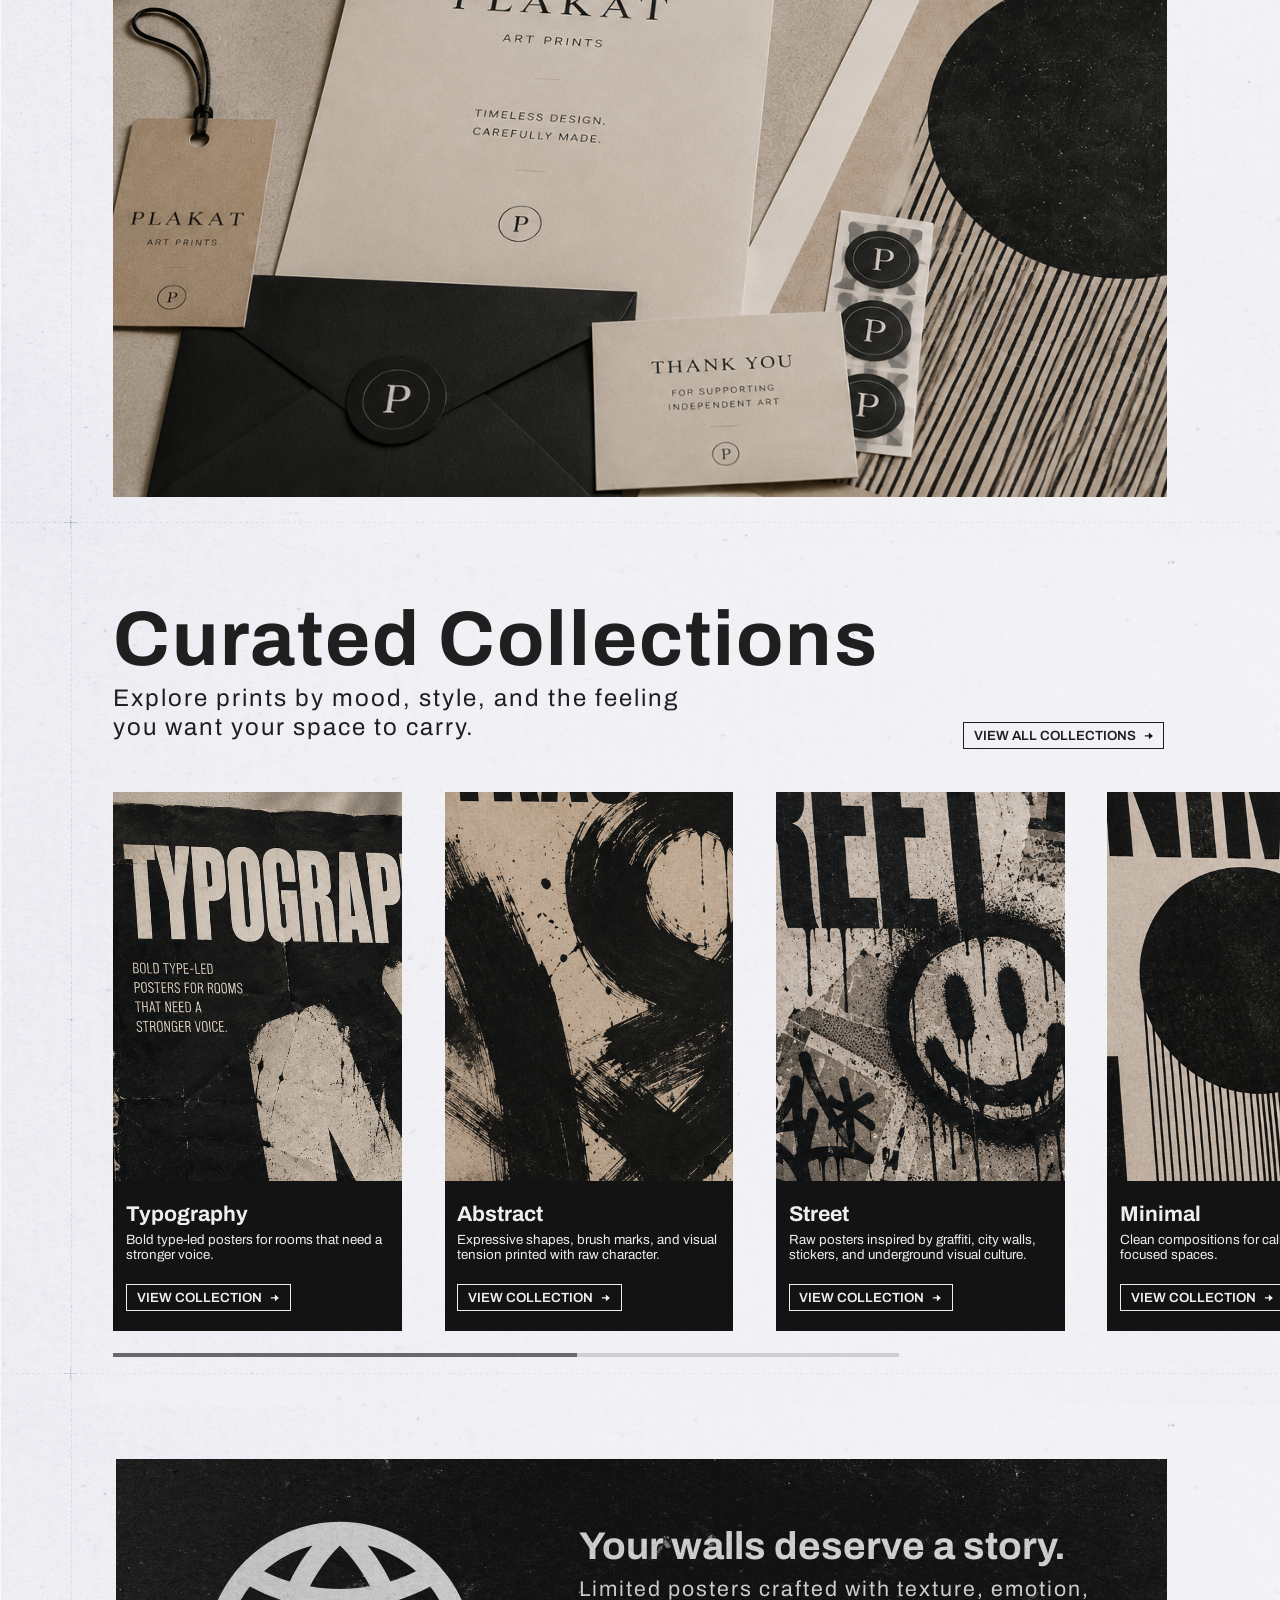
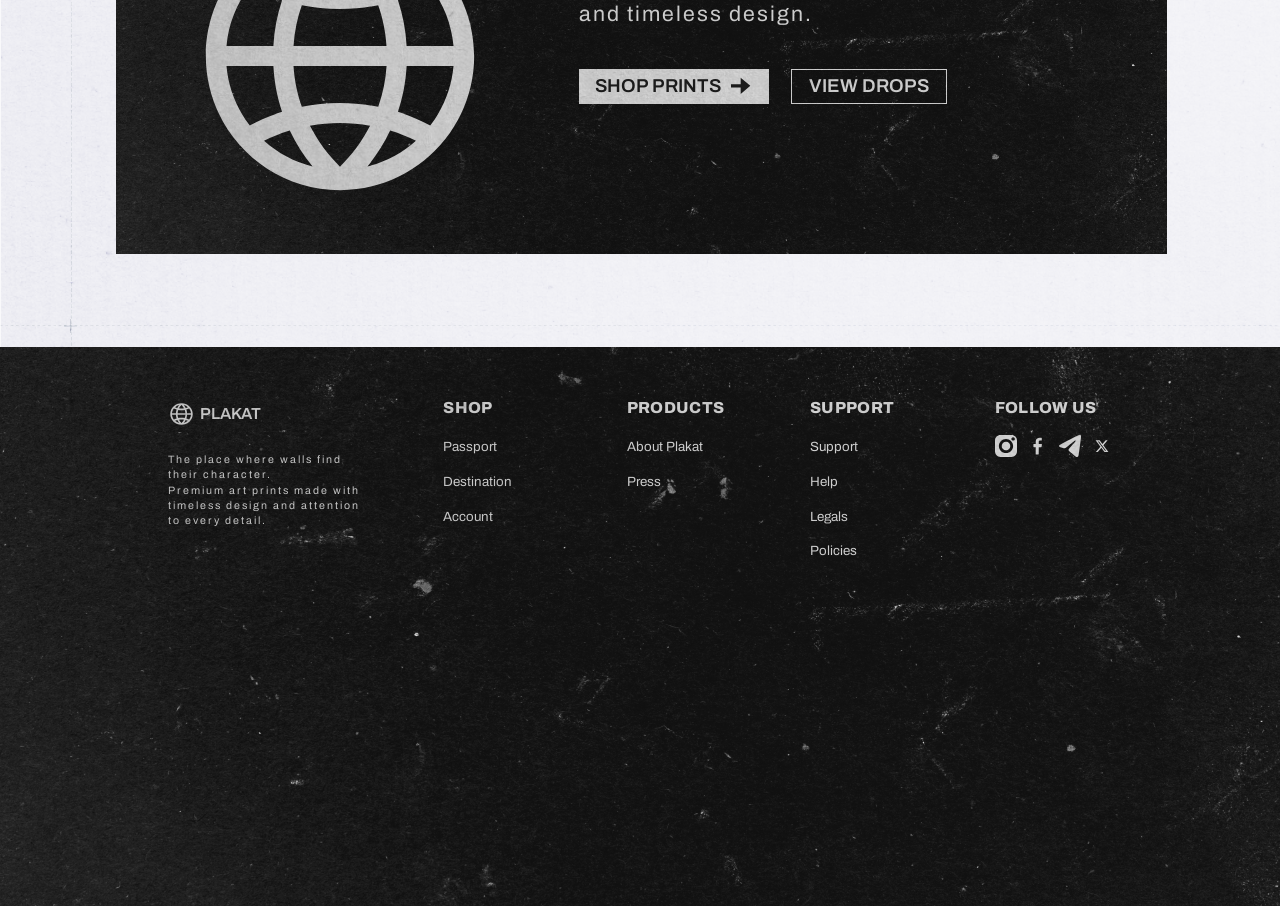
==== commit ab8aaf01: "Restore Home product modal and sharpen text" ====
--- a/index.html
+++ b/index.html
@@ -5,7 +5,7 @@
     <meta name="viewport" content="width=device-width, initial-scale=1" />
     <meta name="description" content="Plakat — limited art prints for loud walls." />
     <title>Plakat — Art Prints</title>
-    <link rel="stylesheet" href="./styles.css?v=20260827-carousel" />
+    <link rel="stylesheet" href="./styles.css?v=20260827-homefix" />
   </head>
   <body>
     <main class="site-shell">
@@ -86,42 +86,42 @@
             <img class="product-image" src="./assets/drop-noisy.png" alt="Noisy Silence poster in a sunlit interior" />
             <div class="product-info">
               <div class="product-copy"><span class="eyebrow">Typography</span><h3>Noisy Silence</h3><p>Bold type, rough texture, and high-contrast composition for rooms that need a stronger voice.</p></div>
-              <div class="product-buy"><span>From $34</span><a class="outline-link" href="#story">View print<img src="./assets/arrow-card.svg" alt="" /></a></div>
+              <div class="product-buy"><span>From $34</span><a class="outline-link" href="#product-modal">View print<img src="./assets/arrow-card.svg" alt="" /></a></div>
             </div>
           </article>
           <article class="product-card" data-category="abstract">
             <img class="product-image" src="./assets/drop-motion.png" alt="Black Motion abstract poster in a sunlit interior" />
             <div class="product-info">
               <div class="product-copy"><span class="eyebrow">Abstract</span><h3>Black Motion</h3><p>Expressive brush strokes printed on textured paper with deep blacks and raw visual energy.</p></div>
-              <div class="product-buy"><span>From $42</span><a class="outline-link" href="#story">View print<img src="./assets/arrow-card.svg" alt="" /></a></div>
+              <div class="product-buy"><span>From $42</span><a class="outline-link" href="#product-modal">View print<img src="./assets/arrow-card.svg" alt="" /></a></div>
             </div>
           </article>
           <article class="product-card" data-category="architecture">
             <img class="product-image" src="./assets/drop-light.png" alt="Light Shadow Balance architectural poster" />
             <div class="product-info">
               <div class="product-copy"><span class="eyebrow">Architecture</span><h3>Light / Shadow / Balance</h3><p>A monochrome architectural print about silence, contrast, and the geometry of empty space.</p></div>
-              <div class="product-buy"><span>From $39</span><a class="outline-link" href="#story">View print<img src="./assets/arrow-card.svg" alt="" /></a></div>
+              <div class="product-buy"><span>From $39</span><a class="outline-link" href="#product-modal">View print<img src="./assets/arrow-card.svg" alt="" /></a></div>
             </div>
           </article>
           <article class="product-card" data-category="minimal">
             <img class="product-image" src="./assets/drop-bauhaus.png" alt="Bauhaus Circle Study 1919 poster" />
             <div class="product-info">
               <div class="product-copy"><span class="eyebrow">Bauhaus</span><h3>Circle Study 1919</h3><p>A modernist wall piece inspired by Bauhaus forms, strict geometry, and archival poster aesthetics.</p></div>
-              <div class="product-buy"><span>From $45</span><a class="outline-link" href="#story">View print<img src="./assets/arrow-card.svg" alt="" /></a></div>
+              <div class="product-buy"><span>From $45</span><a class="outline-link" href="#product-modal">View print<img src="./assets/arrow-card.svg" alt="" /></a></div>
             </div>
           </article>
           <article class="product-card" data-category="architecture">
             <img class="product-image product-image--collage" src="./assets/hero-collage.png" alt="Concrete Rhythm architectural poster composition" />
             <div class="product-info">
               <div class="product-copy"><span class="eyebrow">Architecture</span><h3>Concrete Rhythm</h3><p>Layered structures, sharp shadows, and bold forms shaped by modern space.</p></div>
-              <div class="product-buy"><span>From $44</span><a class="outline-link" href="#story">View print<img src="./assets/arrow-card.svg" alt="" /></a></div>
+              <div class="product-buy"><span>From $44</span><a class="outline-link" href="#product-modal">View print<img src="./assets/arrow-card.svg" alt="" /></a></div>
             </div>
           </article>
           <article class="product-card" data-category="typography">
             <img class="product-image" src="./assets/collection-type.png" alt="Type Speaks typography poster in a sunlit interior" />
             <div class="product-info">
               <div class="product-copy"><span class="eyebrow">Typography</span><h3>Type Speaks</h3><p>Oversized letterforms and worn paper give this print a direct, unapologetic voice.</p></div>
-              <div class="product-buy"><span>From $36</span><a class="outline-link" href="#story">View print<img src="./assets/arrow-card.svg" alt="" /></a></div>
+              <div class="product-buy"><span>From $36</span><a class="outline-link" href="#product-modal">View print<img src="./assets/arrow-card.svg" alt="" /></a></div>
             </div>
           </article>
           </div>
@@ -352,6 +352,6 @@
       </aside>
     </div>
 
-    <script src="./script.js?v=20260827-carousel"></script>
+    <script src="./script.js?v=20260827-homefix"></script>
   </body>
 </html>
--- a/styles.css
+++ b/styles.css
@@ -332,10 +332,10 @@
 .footer-bottom { position: absolute; z-index: 2; left: 253px; top: 727px; width: 1379px; display: flex; align-items: center; justify-content: space-between; font-size: 20px; line-height: 31px; }
 .footer-bottom a { text-decoration: underline; text-underline-offset: 3px; }
 
-.reveal-item { --reveal-opacity: 1; opacity: 0; translate: 0 42px; transition: opacity .72s cubic-bezier(.22,1,.36,1), translate .72s cubic-bezier(.22,1,.36,1); transition-delay: var(--reveal-delay, 0ms); will-change: opacity, translate; }
+.reveal-item { --reveal-opacity: 1; opacity: 0; translate: 0 42px; transition: opacity .72s cubic-bezier(.22,1,.36,1), translate .72s cubic-bezier(.22,1,.36,1); transition-delay: var(--reveal-delay, 0ms); }
 .rail-scroller .reveal-item { transition-duration: .5s; }
 .reveal-item.reveal-from-left { translate: -34px 0; }
-.reveal-item.is-visible { opacity: var(--reveal-opacity); translate: 0 0; }
+.reveal-item.is-visible { opacity: var(--reveal-opacity); translate: none; }
 
 @media (hover: hover) and (pointer: fine) {
   body:not(.catalog-page) .product-card,
@@ -370,7 +370,7 @@
 
 @media (min-width: 901px) {
   body { min-height: calc(8559px * var(--page-scale, 1)); }
-  .site-shell { position: absolute; left: 50%; margin: 0; transform: translateX(-50%) scale(var(--page-scale, 1)); }
+  .site-shell { position: absolute; left: 50%; margin: 0; zoom: var(--page-scale, 1); transform: translateX(-50%); }
 }
 
 @media (max-width: 900px) {
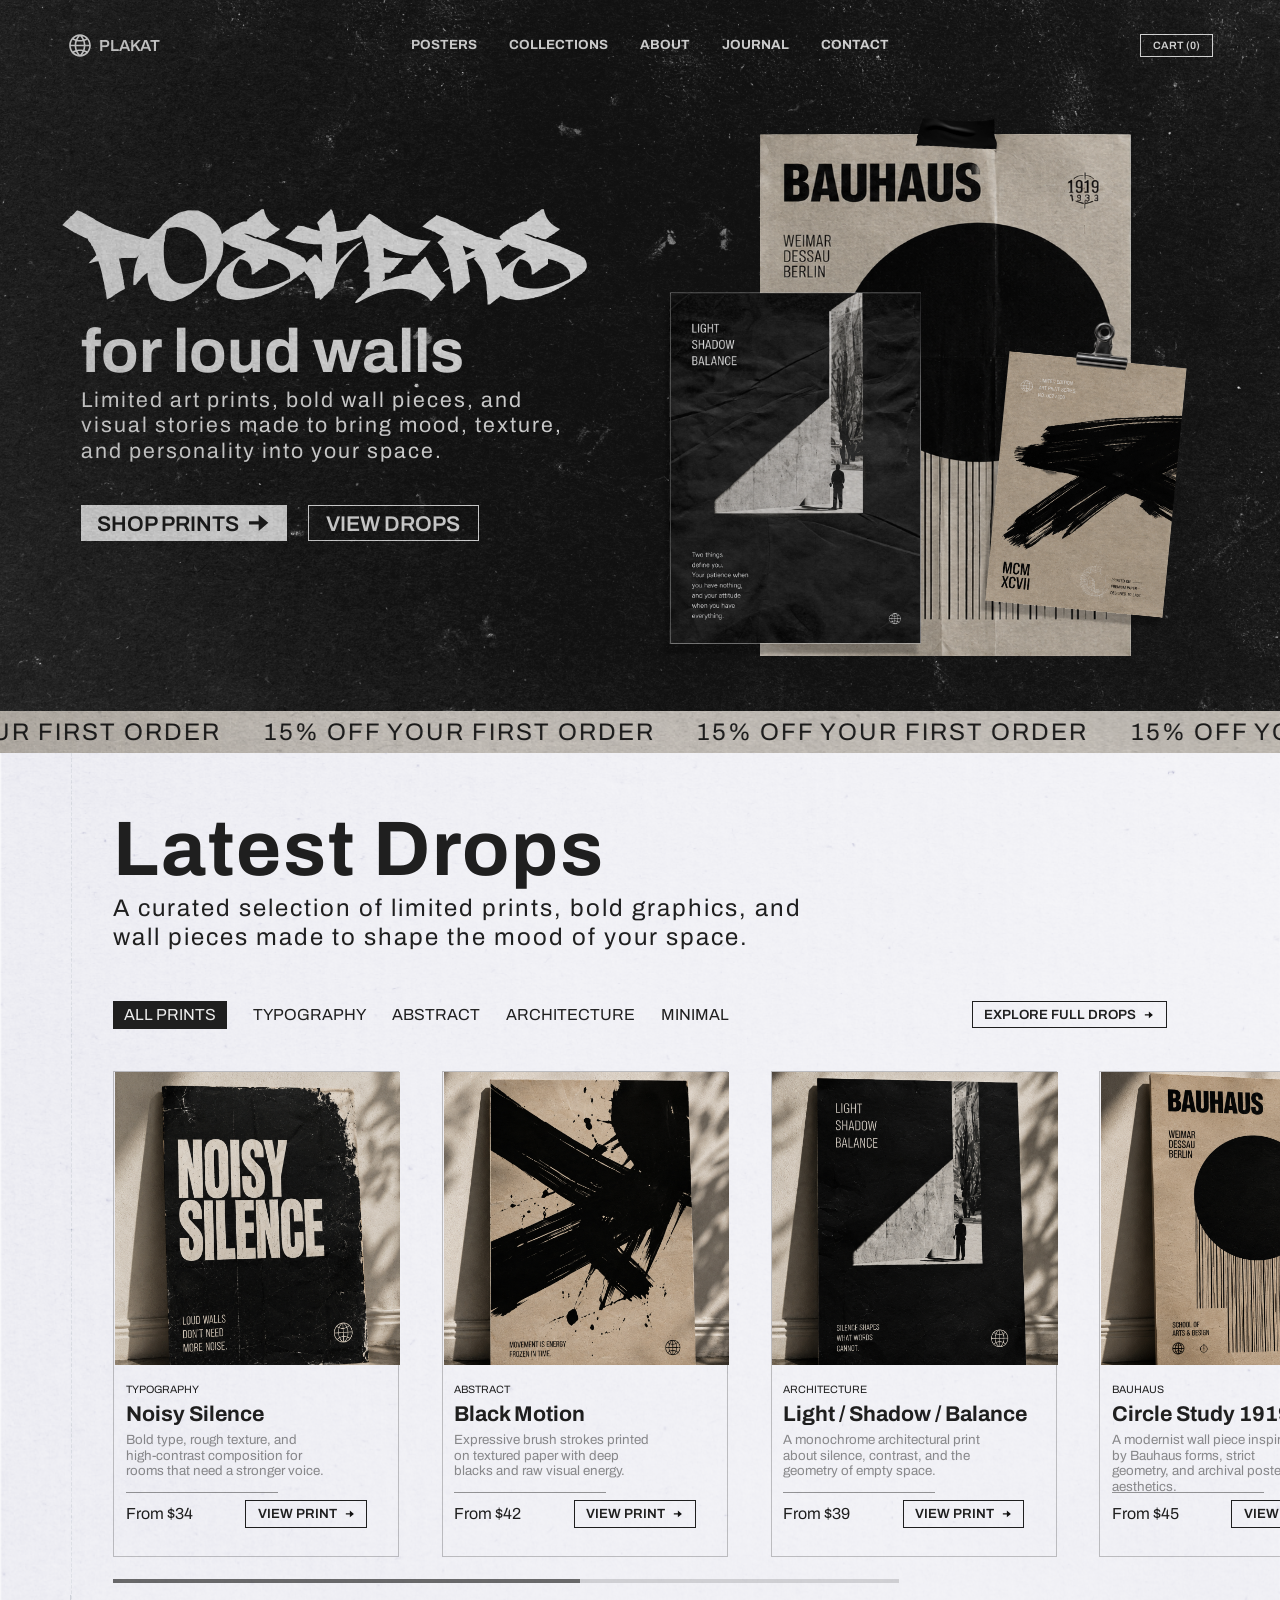
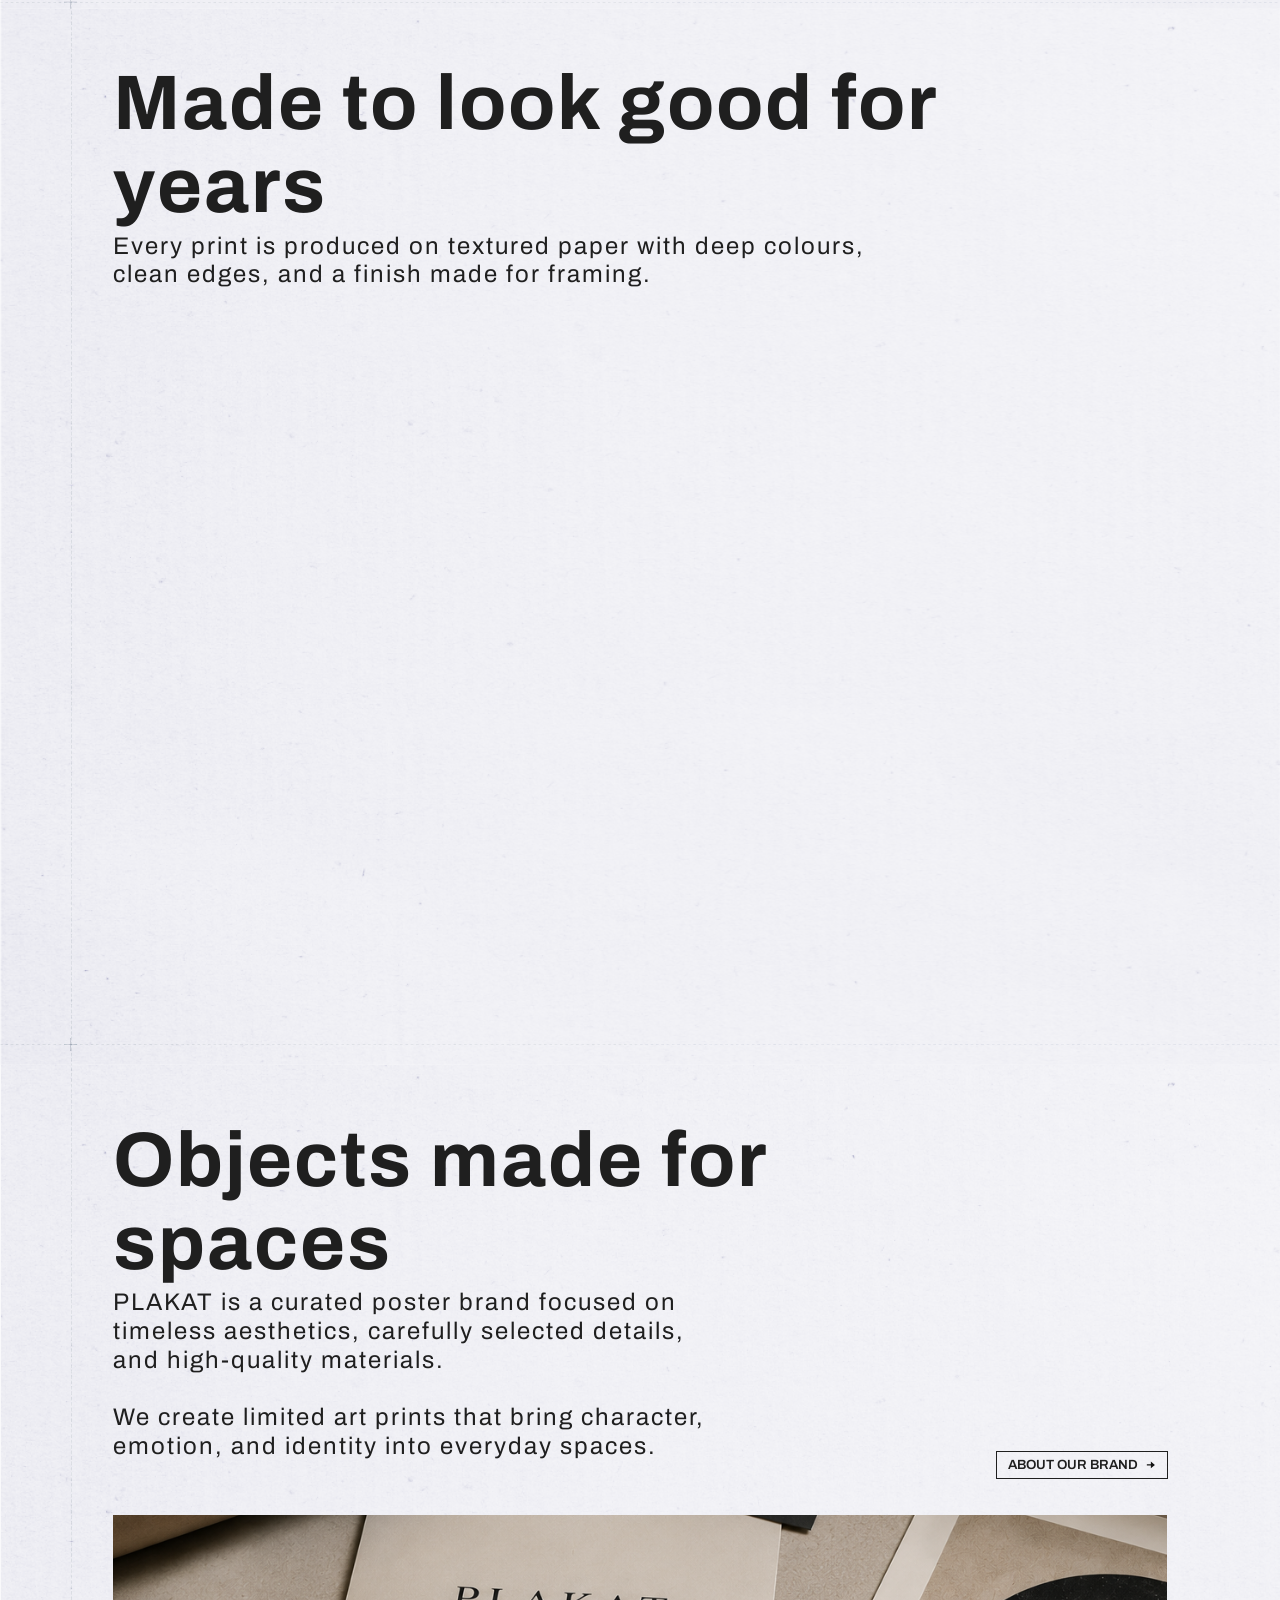
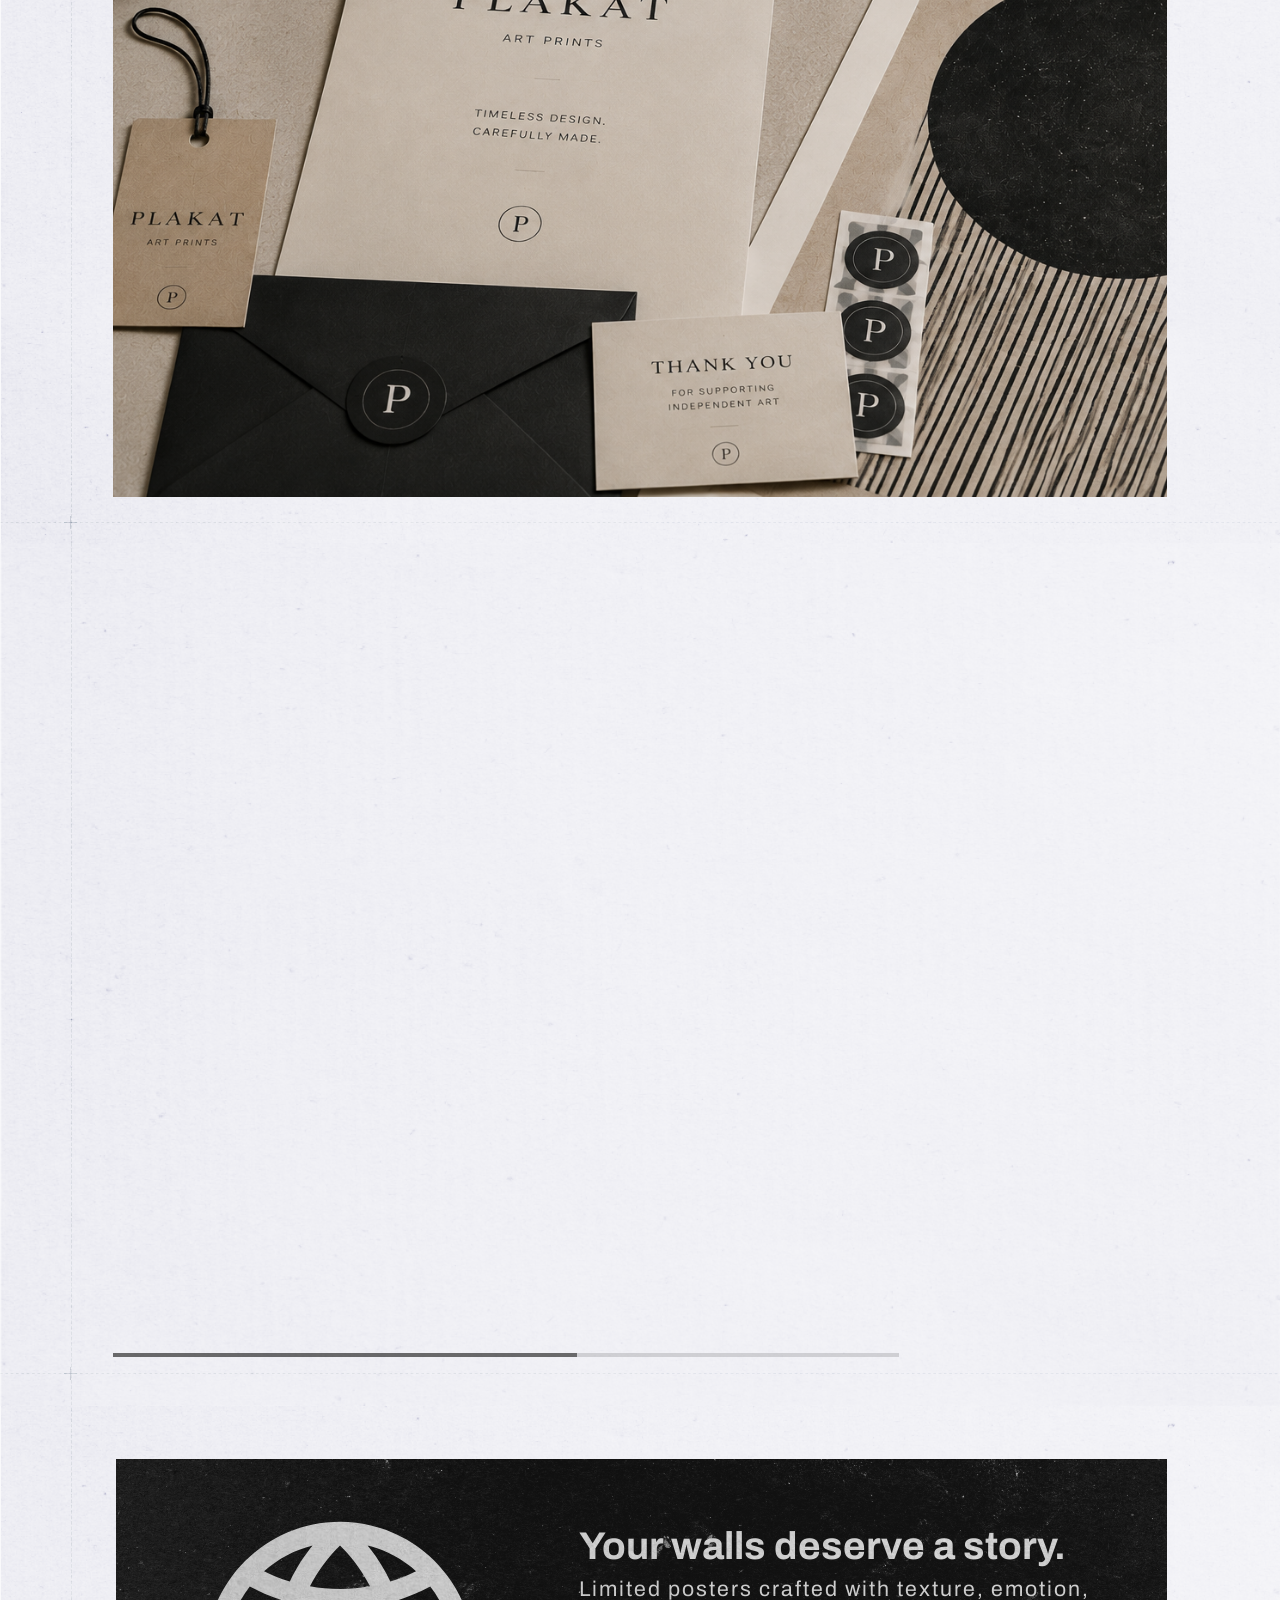
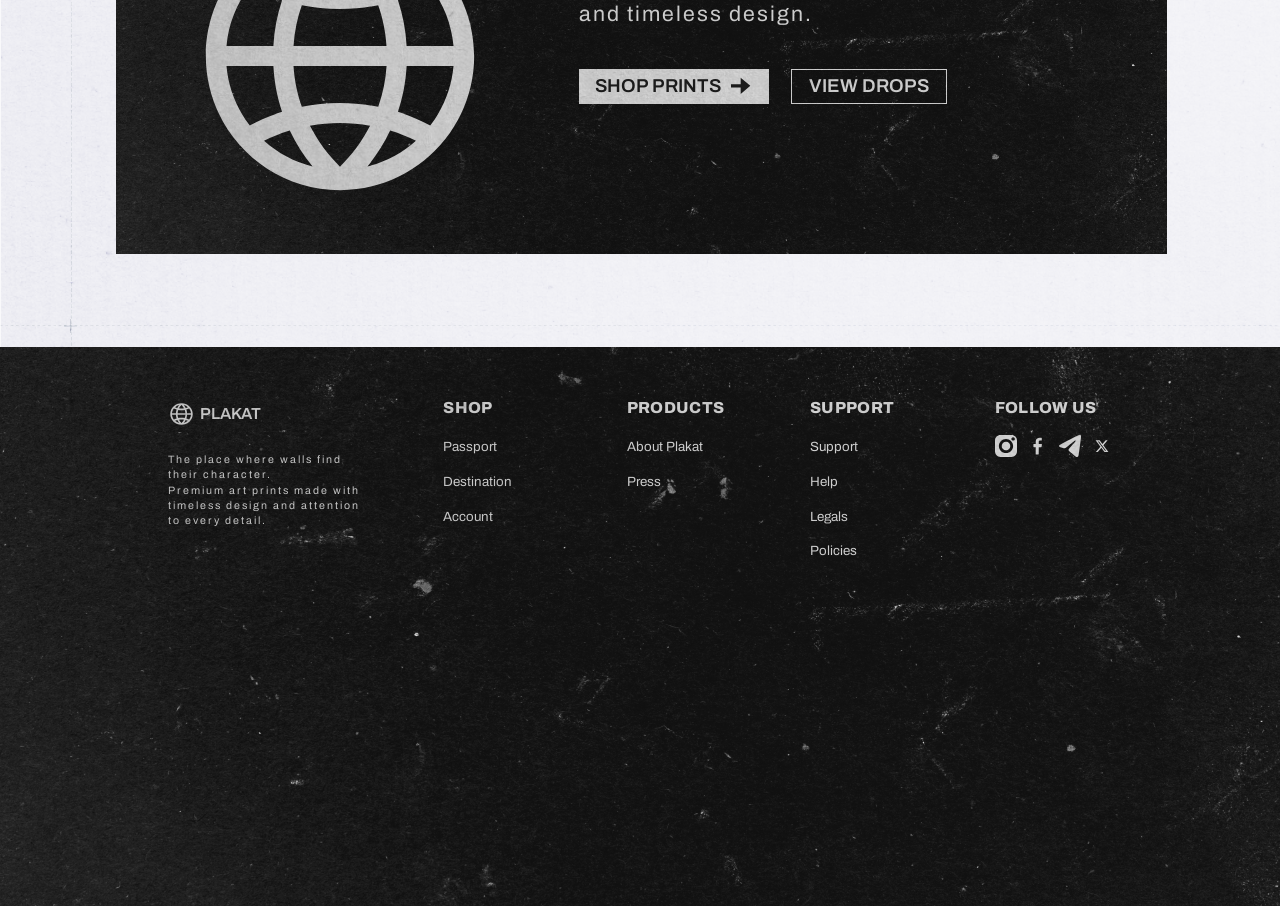
==== commit 584bb744: "Fix desktop product modal clicks" ====
--- a/index.html
+++ b/index.html
@@ -5,7 +5,7 @@
     <meta name="viewport" content="width=device-width, initial-scale=1" />
     <meta name="description" content="Plakat — limited art prints for loud walls." />
     <title>Plakat — Art Prints</title>
-    <link rel="stylesheet" href="./styles.css?v=20260827-homefix" />
+    <link rel="stylesheet" href="./styles.css?v=20260827-desktopmodal" />
   </head>
   <body>
     <main class="site-shell">
@@ -352,6 +352,6 @@
       </aside>
     </div>
 
-    <script src="./script.js?v=20260827-homefix"></script>
+    <script src="./script.js?v=20260827-desktopmodal"></script>
   </body>
 </html>
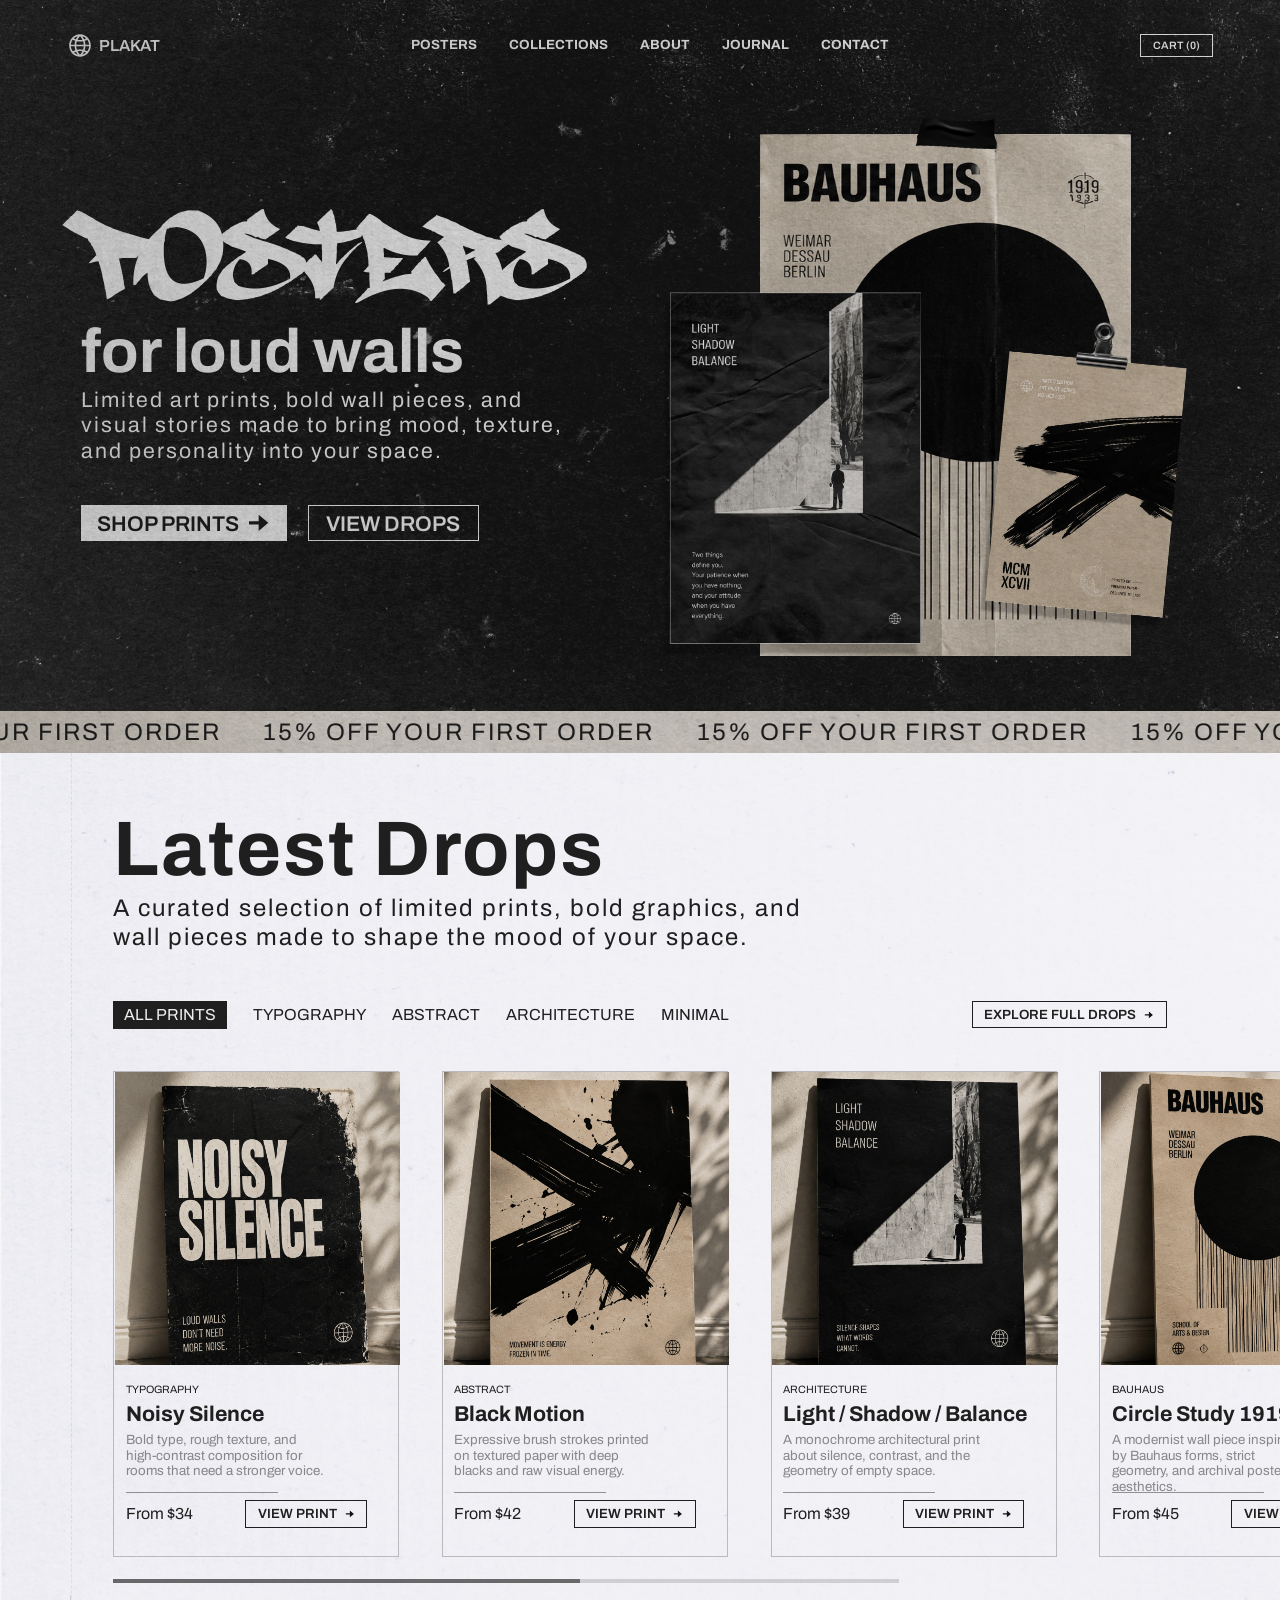
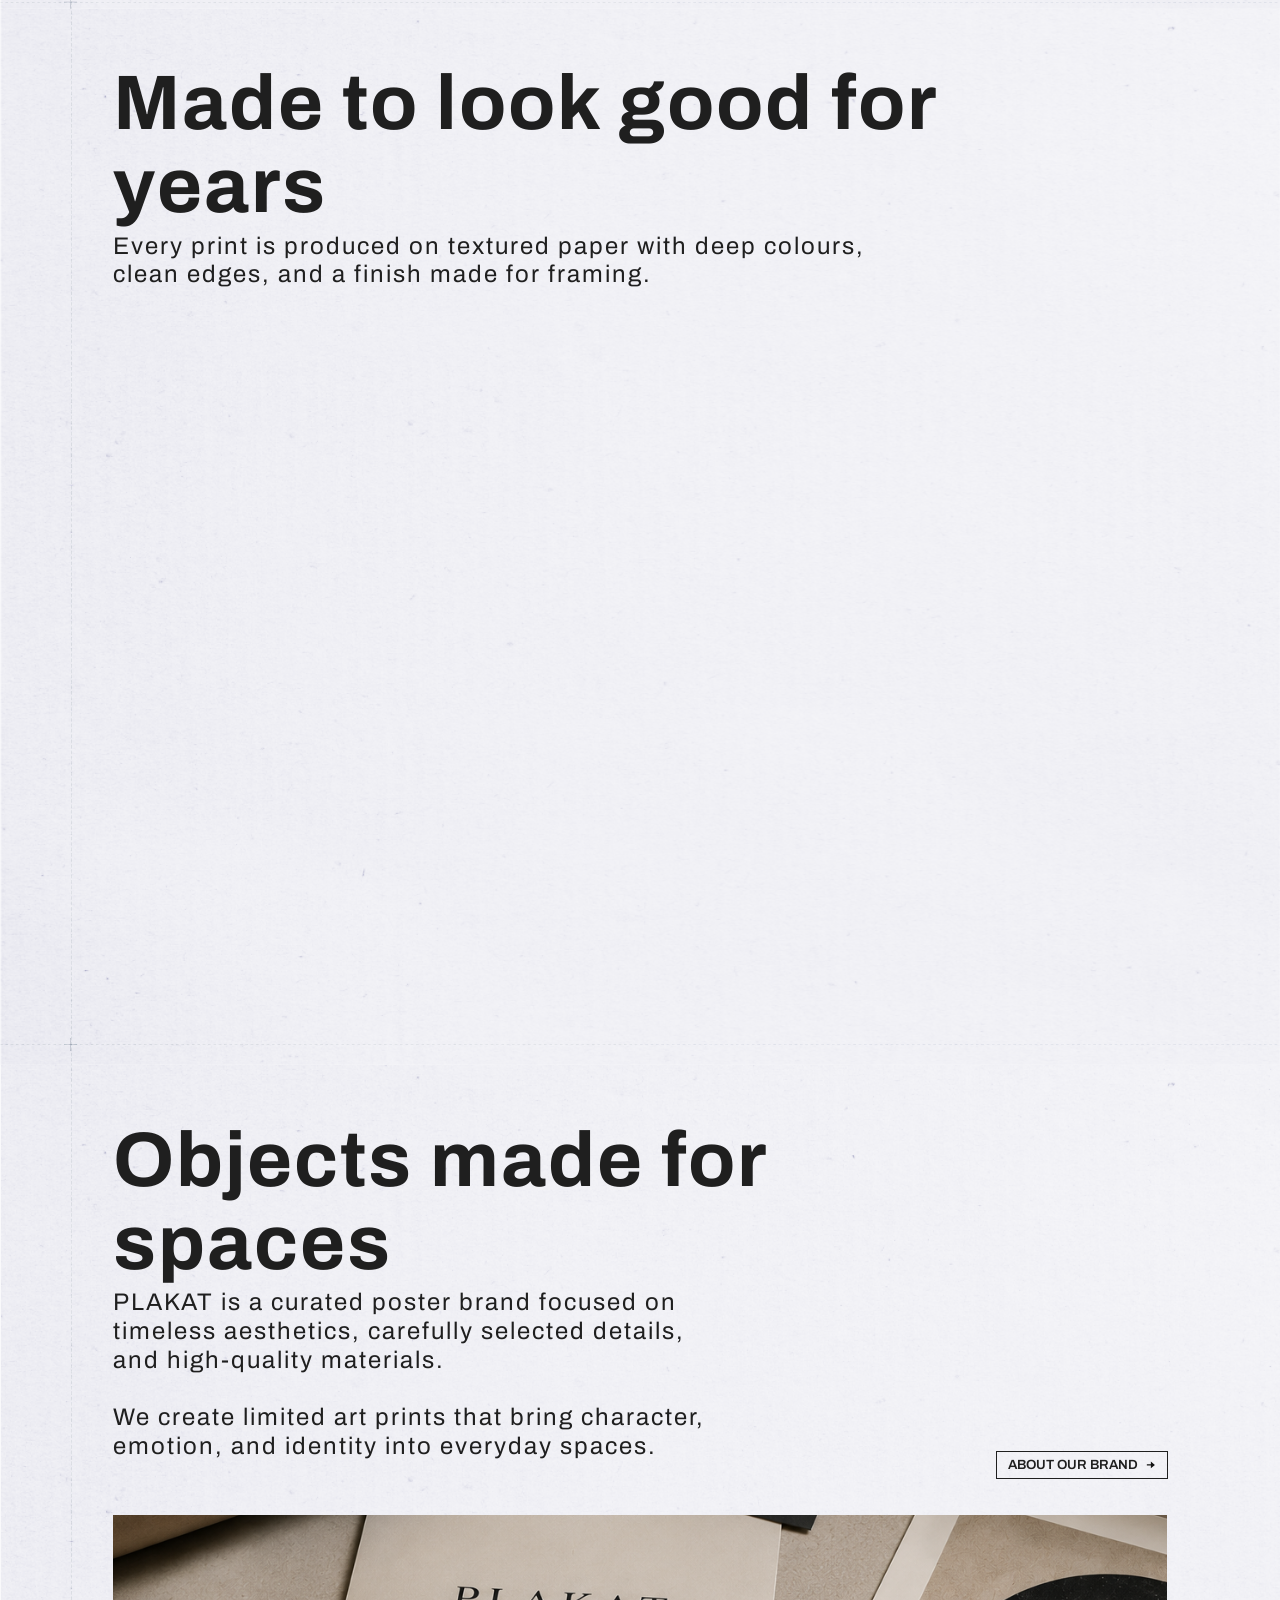
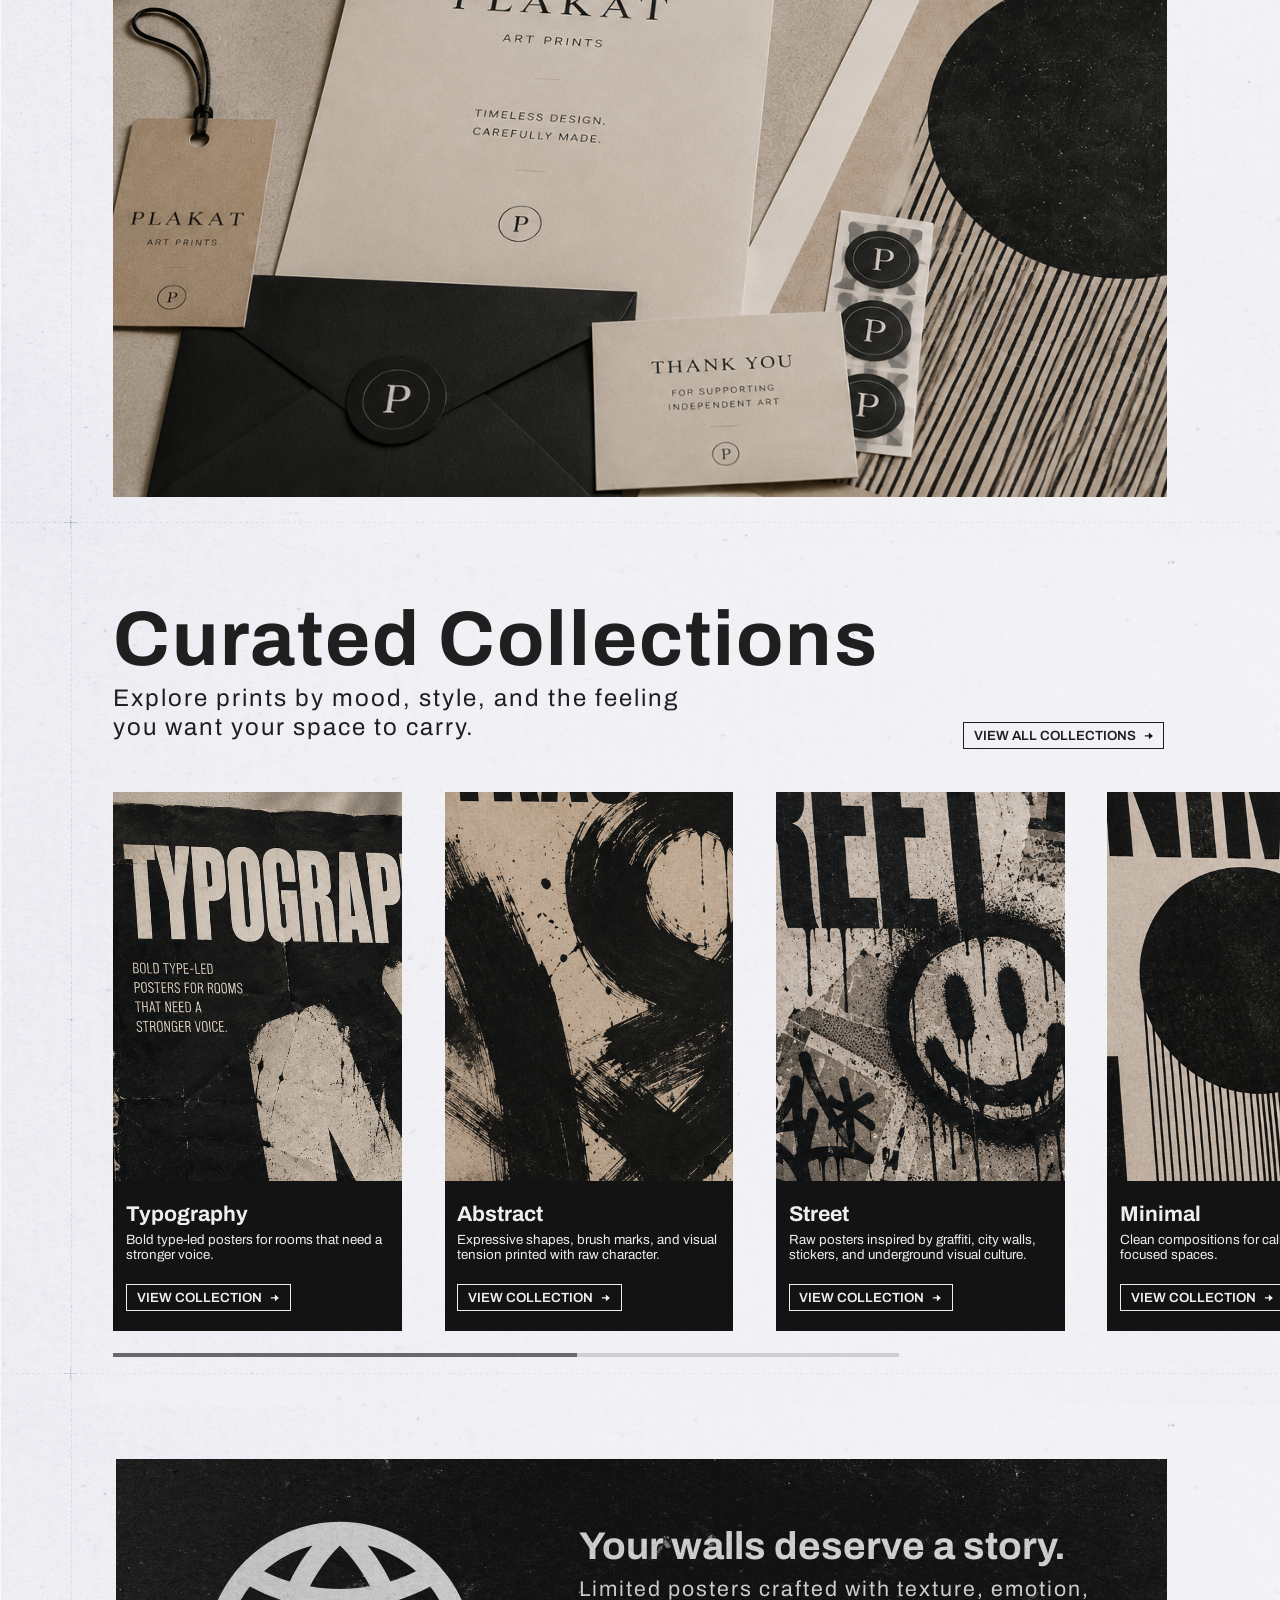
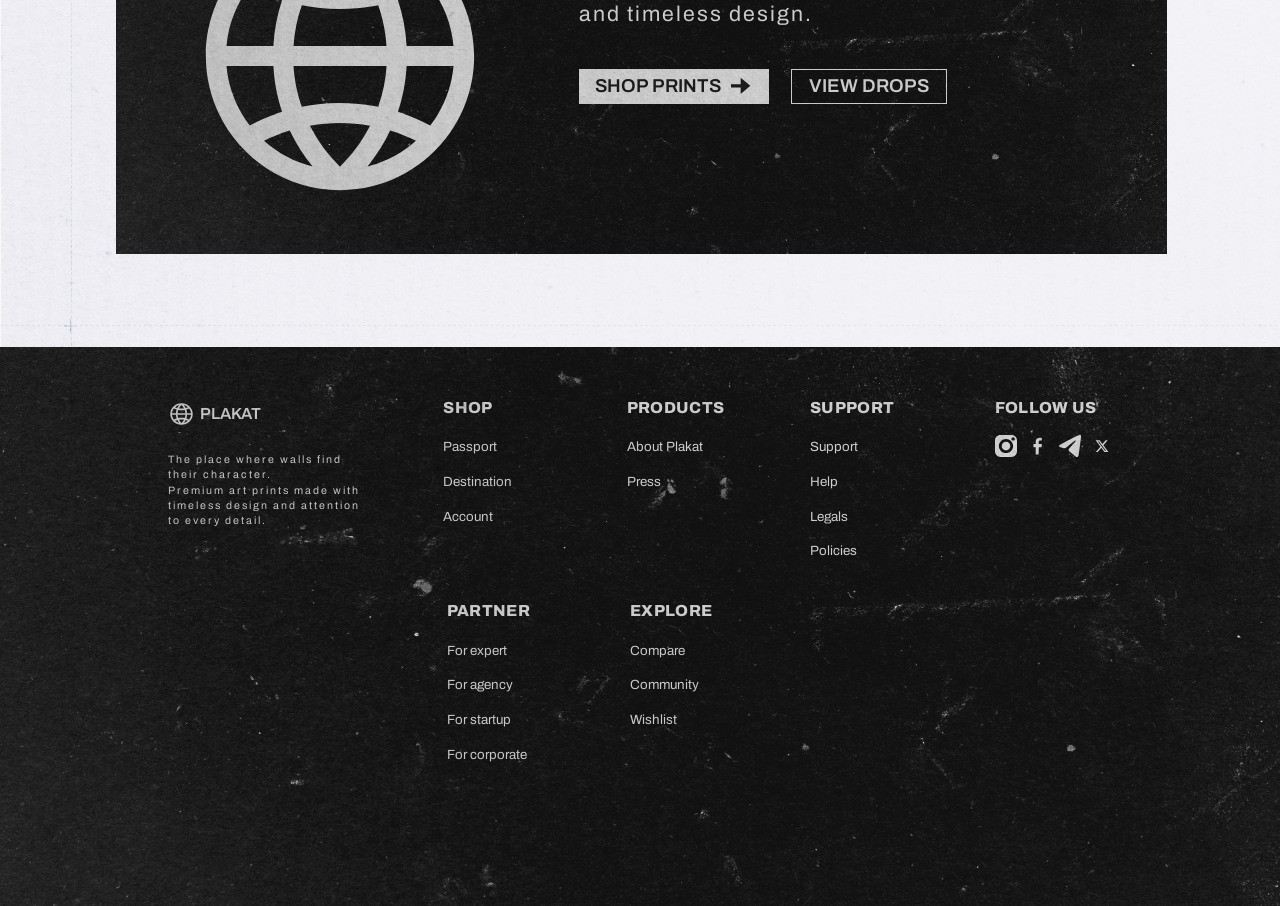
==== commit 2eeeb99f: "Preserve desktop product link clicks" ====
--- a/index.html
+++ b/index.html
@@ -5,7 +5,7 @@
     <meta name="viewport" content="width=device-width, initial-scale=1" />
     <meta name="description" content="Plakat — limited art prints for loud walls." />
     <title>Plakat — Art Prints</title>
-    <link rel="stylesheet" href="./styles.css?v=20260827-desktopmodal" />
+    <link rel="stylesheet" href="./styles.css?v=20260827-desktopmodal2" />
   </head>
   <body>
     <main class="site-shell">
@@ -352,6 +352,6 @@
       </aside>
     </div>
 
-    <script src="./script.js?v=20260827-desktopmodal"></script>
+    <script src="./script.js?v=20260827-desktopmodal2"></script>
   </body>
 </html>
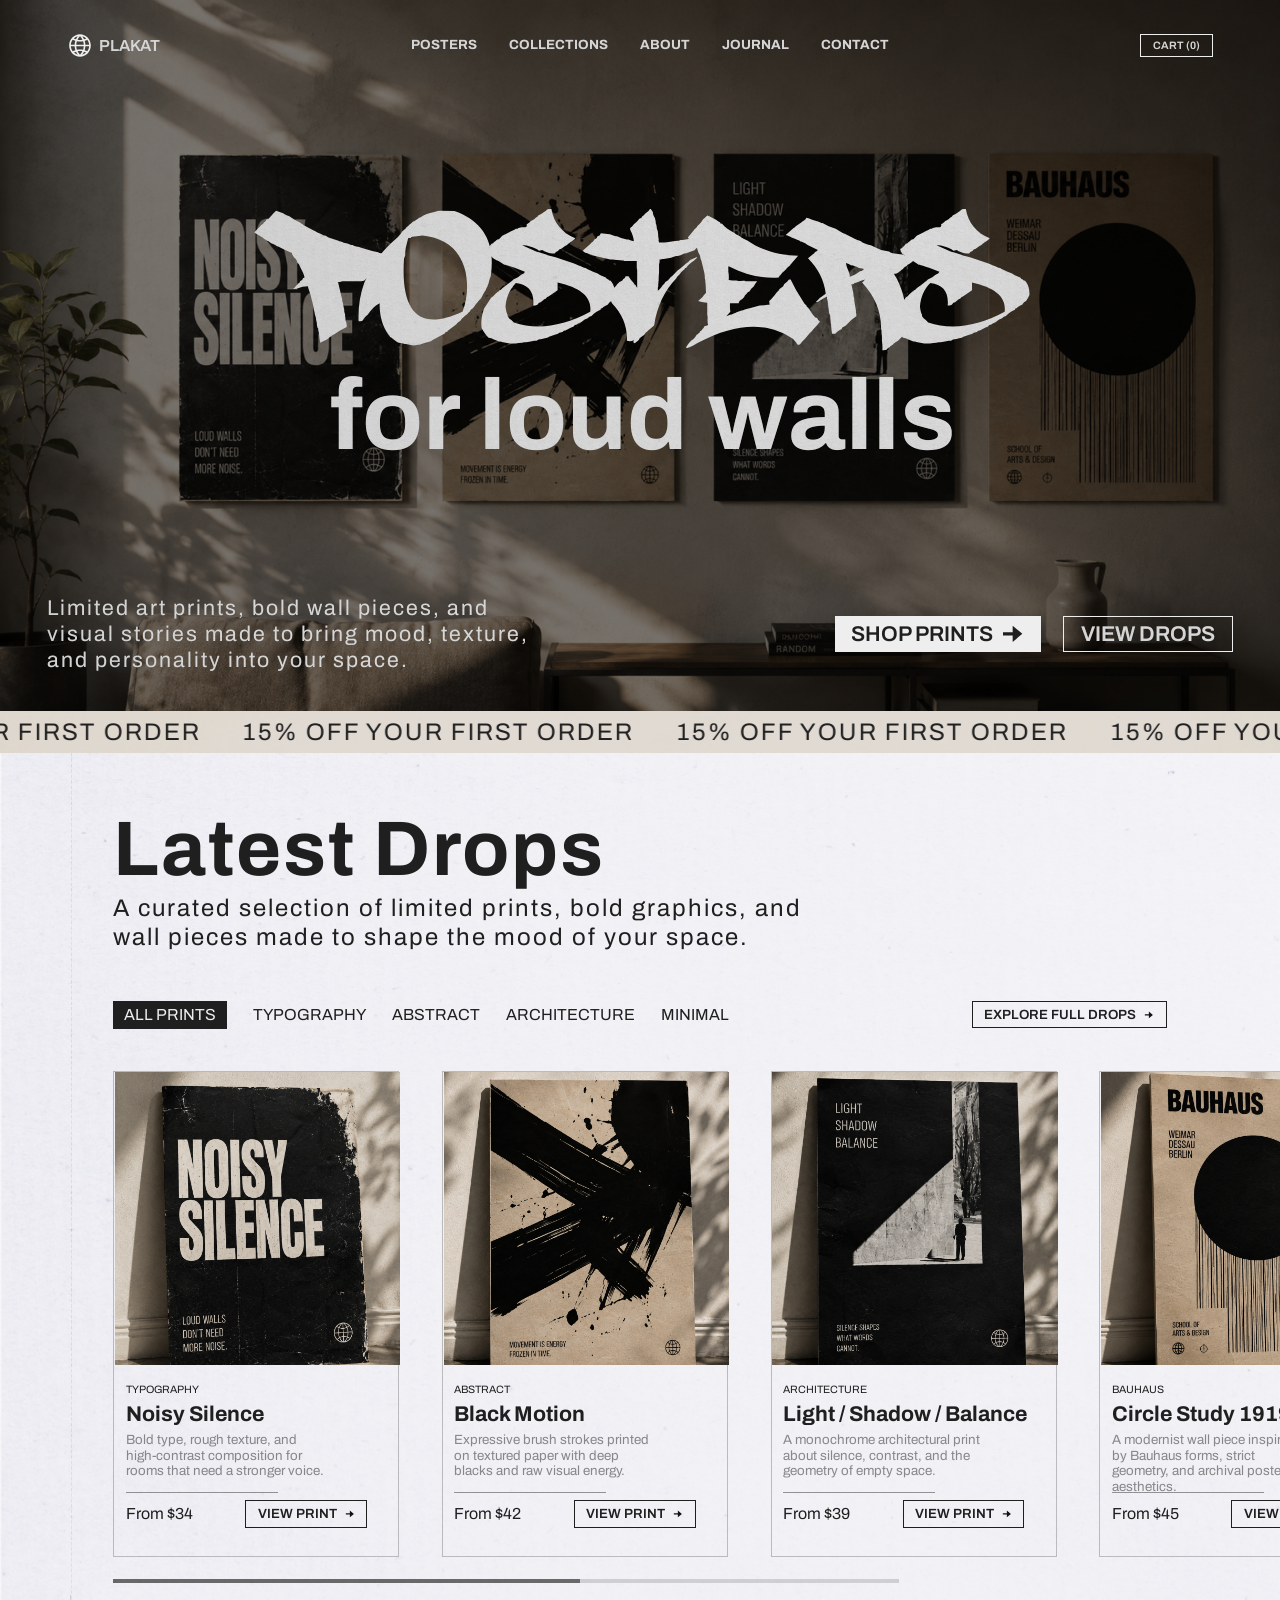
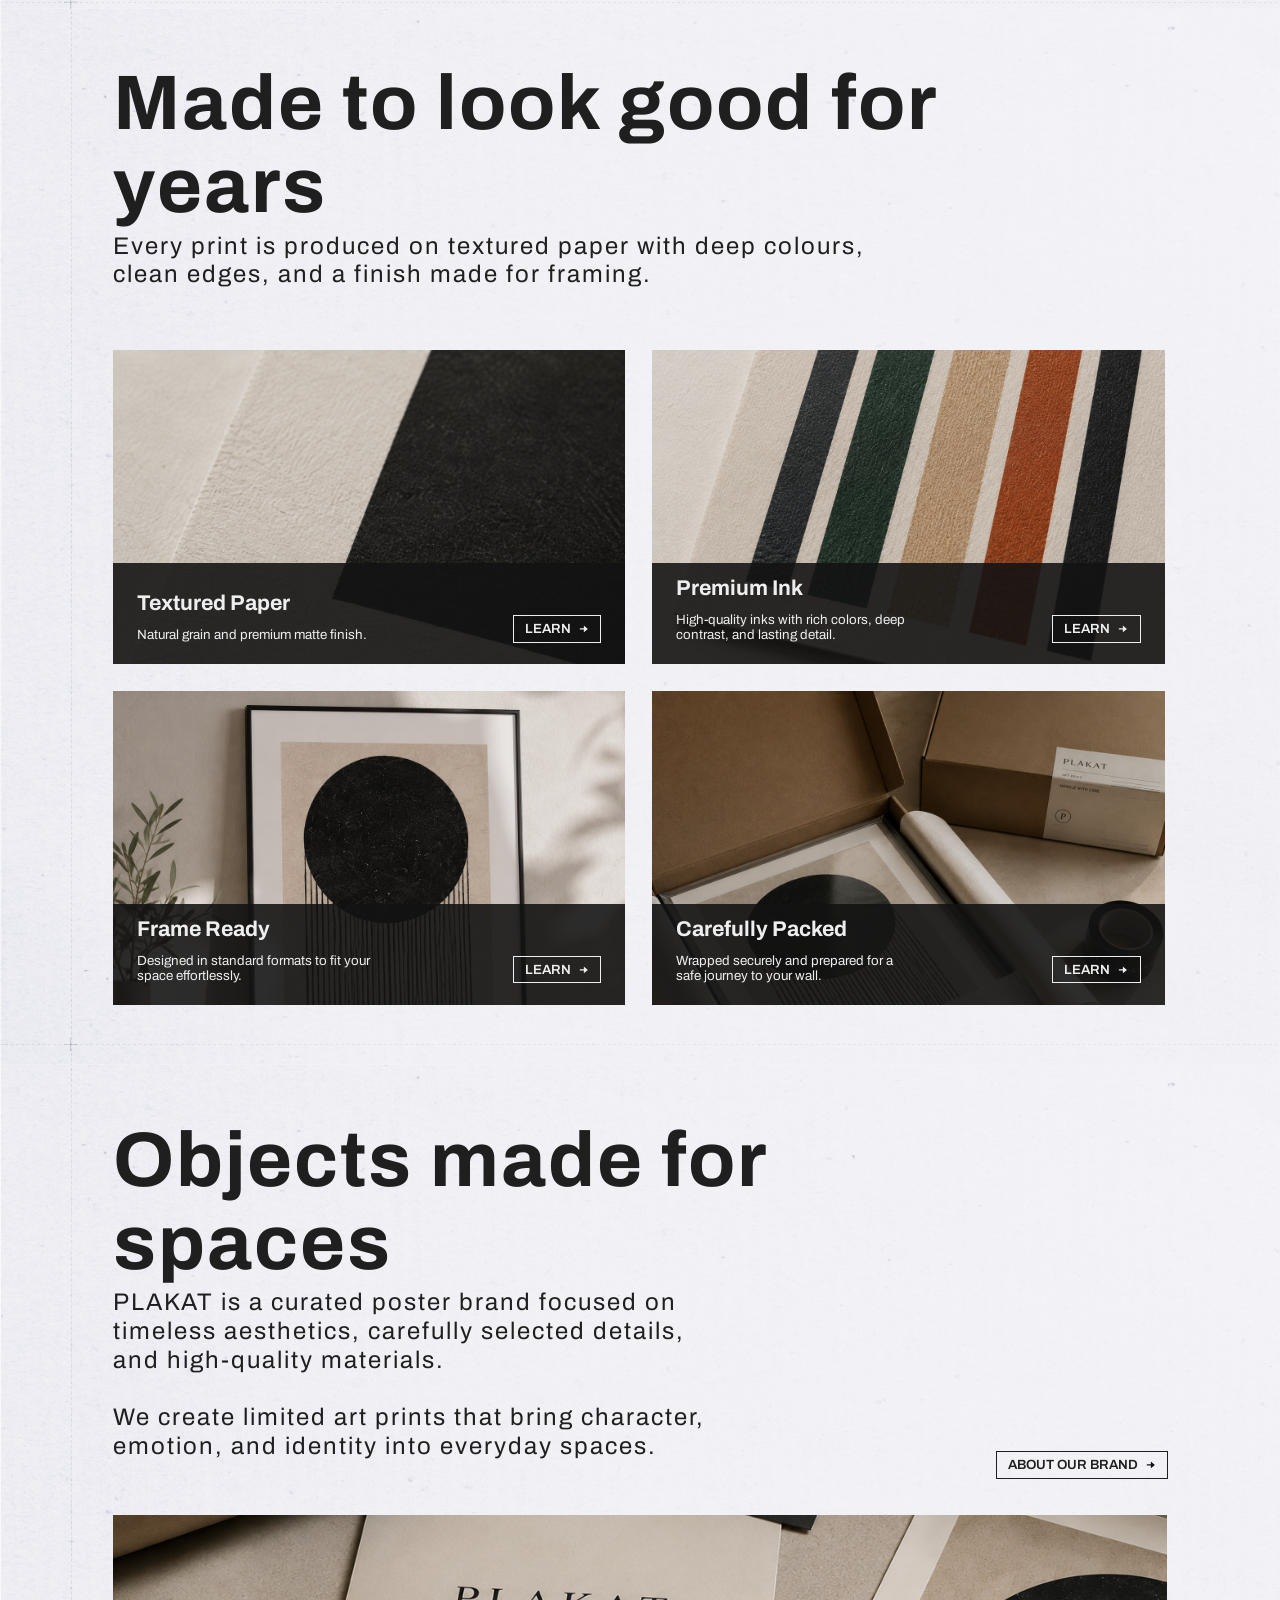
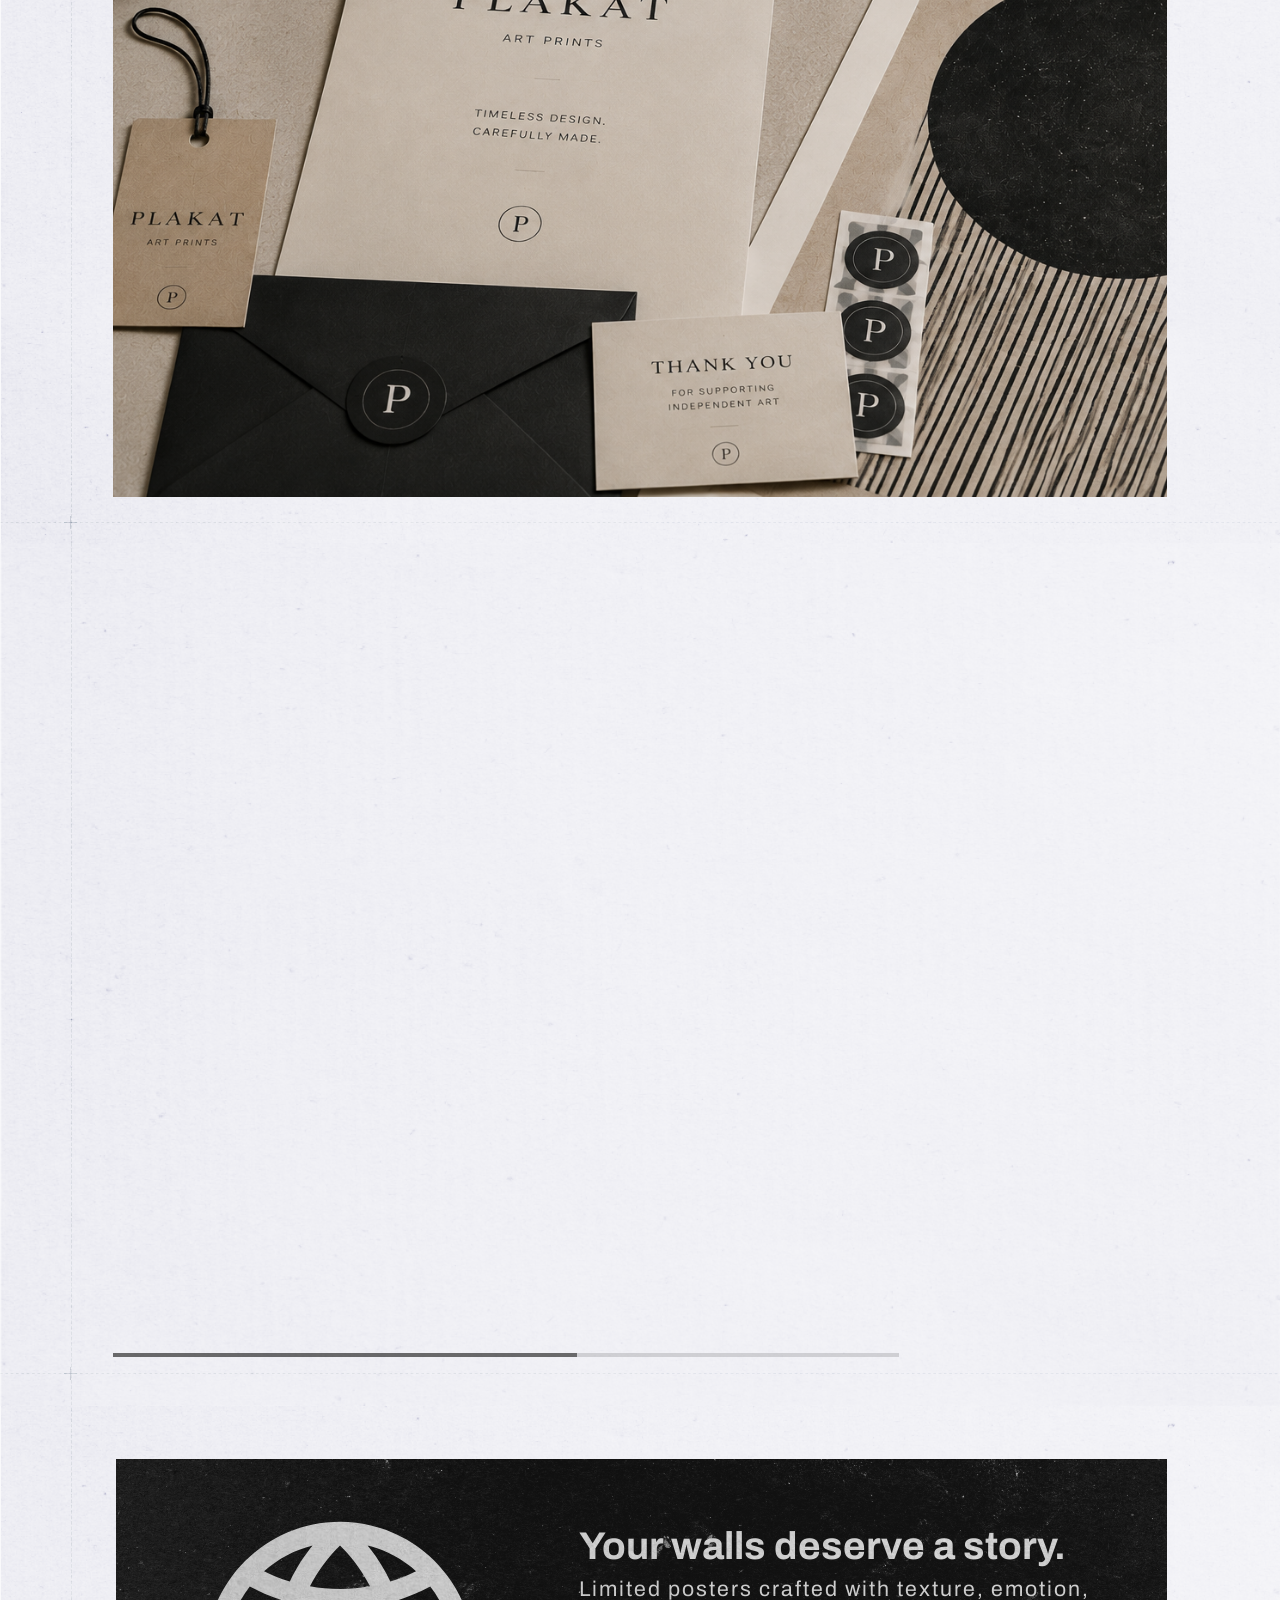
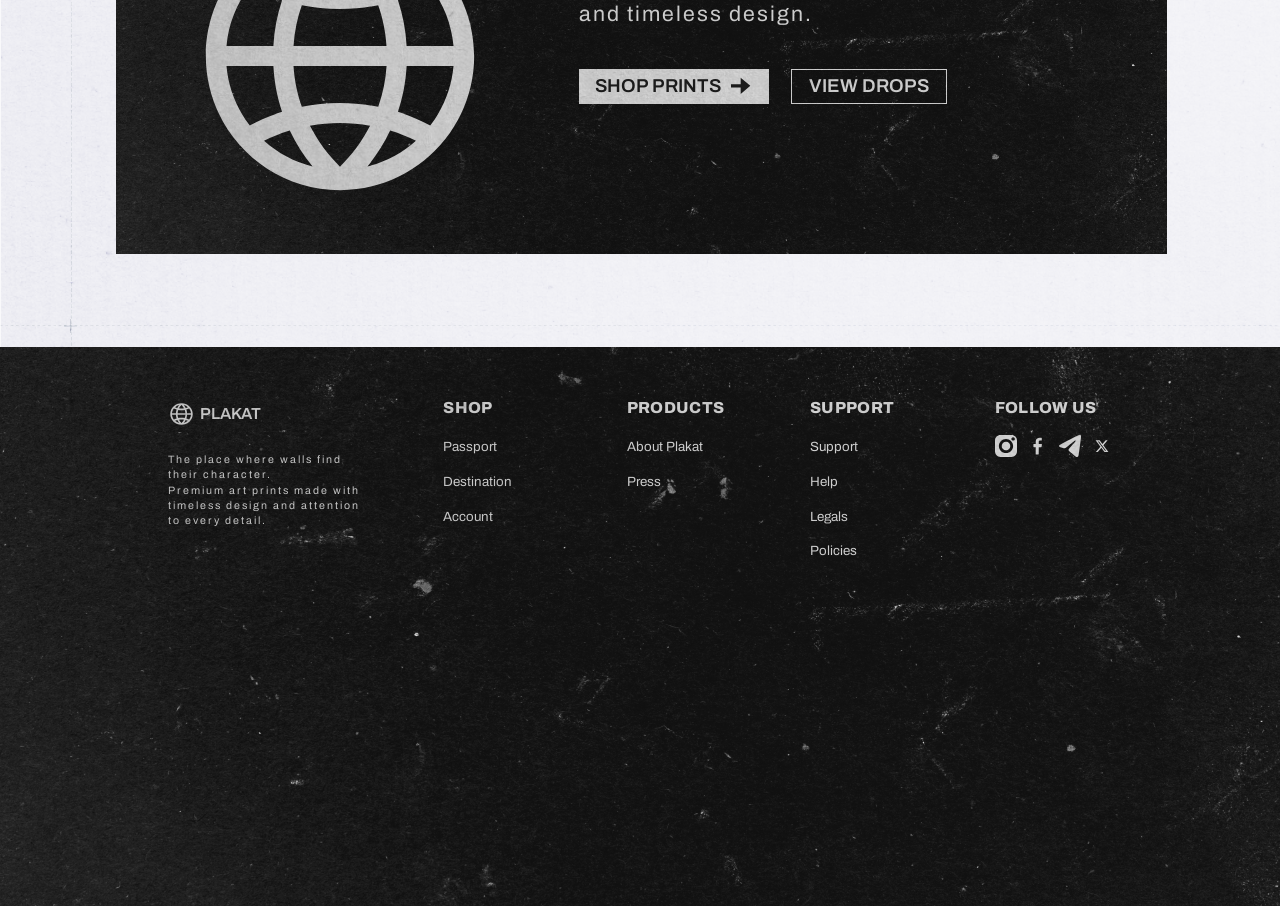
==== commit 79ee29e9: "Update hero layout and paper text texture" ====
--- a/index.html
+++ b/index.html
@@ -5,7 +5,7 @@
     <meta name="viewport" content="width=device-width, initial-scale=1" />
     <meta name="description" content="Plakat — limited art prints for loud walls." />
     <title>Plakat — Art Prints</title>
-    <link rel="stylesheet" href="./styles.css?v=20260827-desktopmodal2" />
+    <link rel="stylesheet" href="./styles.css?v=20260831-paperink" />
   </head>
   <body>
     <main class="site-shell">
@@ -14,7 +14,7 @@
           <img src="./assets/lines-hero-a.svg" alt="" />
           <img src="./assets/lines-hero-b.svg" alt="" />
         </div>
-        <img class="dark-texture" src="./assets/paper-dark.png" alt="" />
+        <img class="hero-background" src="./assets/hero-interior.png" width="1920" height="1084" fetchpriority="high" alt="" />
 
         <header class="topbar">
           <a class="brand brand--light" href="#home" aria-label="Plakat home">
@@ -33,23 +33,19 @@
         </header>
 
         <div class="hero-copy">
-          <h1>Posters</h1>
-          <h2>for loud walls</h2>
-          <p>Limited art prints, bold wall pieces, and visual stories made to bring mood, texture, and personality into your space.</p>
-          <div class="hero-actions">
-            <a class="button button--light button--large" href="#drops">
-              <span>Shop prints</span><img src="./assets/arrow-dark.svg" alt="" />
-            </a>
-            <a class="button button--ghost button--large" href="#drops">View drops</a>
-          </div>
-        </div>
-
-        <div class="hero-art" aria-label="A collage of monochrome and Bauhaus-inspired posters" role="img">
-          <div class="hero-bauhaus"><img src="./assets/hero-collage.png" alt="" /></div>
-          <img class="hero-tape" src="./assets/tape-09.png" alt="" />
-          <div class="hero-light"><img class="hero-light-print" src="./assets/poster-paper.png" alt="" /><img class="hero-light-texture" src="./assets/texture.png" alt="" /></div>
-          <div class="hero-abstract"><img class="hero-abstract-print" src="./assets/poster-paper.png" alt="" /></div>
-          <img class="hero-clip" src="./assets/tape-mark.png" alt="" />
+          <div class="hero-copy__heading">
+            <h1><img src="./assets/hero-posters.svg" width="787" height="144" alt="Posters" /></h1>
+            <h2>for loud walls</h2>
+          </div>
+          <div class="hero-copy__meta">
+            <p>Limited art prints, bold wall pieces, and visual stories made to bring mood, texture, and personality into your space.</p>
+            <div class="hero-actions">
+              <a class="button button--light button--large" href="#drops">
+                <span>Shop prints</span><img src="./assets/arrow-dark.svg" alt="" />
+              </a>
+              <a class="button button--ghost button--large" href="#drops">View drops</a>
+            </div>
+          </div>
         </div>
 
         <div class="marquee" aria-label="15% off your first order">
--- a/styles.css
+++ b/styles.css
@@ -15,8 +15,8 @@
 
 .hero { position: relative; height: 1130px; overflow: hidden; isolation: isolate; color: var(--cream); background: var(--ink); }
 .dark-texture { position: absolute; inset: 0; z-index: 1; width: 100%; height: 100%; object-fit: cover; mix-blend-mode: plus-lighter; opacity: 1; pointer-events: none; }
-.hero > .dark-texture { z-index: 0; }
-.hero::after, .catalog-header::after, .cta-panel::after, .footer::after { content: ""; position: absolute; z-index: 10; inset: -12px; pointer-events: none; background: url("./assets/paper-10.png") center / cover no-repeat; mix-blend-mode: multiply; opacity: .3; filter: contrast(1.55) brightness(1.32); transform: translateZ(0); }
+.hero-background { position: absolute; z-index: 0; inset: 0 0 auto; width: 100%; height: 1084px; object-fit: cover; pointer-events: none; }
+.catalog-header::after, .cta-panel::after, .footer::after { content: ""; position: absolute; z-index: 10; inset: -12px; pointer-events: none; background: url("./assets/paper-10.png") center / cover no-repeat; mix-blend-mode: multiply; opacity: .3; filter: contrast(1.55) brightness(1.32); transform: translateZ(0); }
 .hero-lines { --cursor-x: 50%; --cursor-y: 50%; position: absolute; z-index: 1; inset: 0; overflow: hidden; opacity: 0; pointer-events: none; -webkit-mask-image: radial-gradient(circle 270px at var(--cursor-x) var(--cursor-y), #000 0%, rgba(0,0,0,.95) 42%, rgba(0,0,0,.45) 68%, transparent 100%); mask-image: radial-gradient(circle 270px at var(--cursor-x) var(--cursor-y), #000 0%, rgba(0,0,0,.95) 42%, rgba(0,0,0,.45) 68%, transparent 100%); transition: opacity .24s ease; }
 .hero.is-grid-active .hero-lines { opacity: 1; }
 .hero-lines img:first-child { position: absolute; width: 1600px; height: 1080px; left: 160px; top: 0; }
@@ -29,27 +29,76 @@
 .primary-nav a:hover, .primary-nav a:focus-visible { color: var(--ink-soft); background: var(--warm); outline: none; }
 .mobile-menu-toggle { display: none; }
 .cart-link { border: 1px solid var(--cream); padding: 8px 18px; font-size: 16px; font-weight: 600; text-transform: uppercase; transition: color .2s ease, background-color .2s ease, transform .2s cubic-bezier(.22,1,.36,1), box-shadow .2s ease; }
-.hero-copy { position: absolute; z-index: 3; left: 121px; top: 172px; width: 900px; }
-.hero-copy h1 { position: relative; z-index: 2; margin: 0; color: var(--cream); font-family: "Searfont", Impact, sans-serif; font-size: 251px; font-weight: 400; line-height: 1; white-space: nowrap; transform: translateY(44px); }
-.hero-copy h2 { margin: 58px 0 7px; font-size: 92px; font-weight: 700; line-height: 1; letter-spacing: 0; }
-.hero-copy > p { width: 767px; margin: 0; font-size: 32px; font-weight: 400; line-height: 1.2; letter-spacing: 3px; }
+.hero-copy { position: absolute; z-index: 3; inset: 0; }
+.hero-copy__heading { position: absolute; left: calc(50% + 3.67px); top: 313px; width: 1175.342px; display: flex; flex-direction: column; align-items: center; gap: 11.96px; text-align: center; transform: translateX(-50%); }
+.hero-copy h1 { width: 100%; height: 214.092px; margin: 0; }
+.hero-copy h1 img { width: 100%; height: 100%; object-fit: contain; }
+.hero-copy h2 { margin: 0; font-size: 149.494px; font-weight: 700; line-height: 1.15; letter-spacing: 0; }
+.hero-copy__meta { position: absolute; left: 70px; right: 70px; top: 893px; display: flex; align-items: center; justify-content: space-between; gap: 48px; }
+.hero-copy__meta > p { flex: 0 1 762px; width: 762px; margin: 0; font-size: 32px; font-weight: 400; line-height: 1.2; letter-spacing: 3px; }
 .hero-actions { display: flex; align-items: center; gap: 32px; margin-top: 63px; }
+.hero-copy .hero-actions { flex-shrink: 0; margin-top: 0; }
+
+/* Paper is clipped to the lettering, never blended over the hero photograph. */
+.hero {
+  --hero-paper-ink: linear-gradient(rgba(255,255,255,.72), rgba(255,255,255,.72)), url("./assets/paper-10.png");
+}
+@supports ((background-clip: text) or (-webkit-background-clip: text)) {
+  .hero :is(.brand span, .primary-nav a, .cart-link, .hero-copy h2, .hero-copy__meta > p, .hero-copy .button--ghost) {
+    background-image: var(--hero-paper-ink);
+    background-size: 1280px 1280px;
+    background-position: center;
+    background-repeat: no-repeat;
+    -webkit-background-clip: text;
+    background-clip: text;
+    -webkit-text-fill-color: transparent;
+  }
+  .hero .primary-nav a:is(:hover, :focus-visible) {
+    background-image: none;
+    -webkit-background-clip: border-box;
+    background-clip: border-box;
+    -webkit-text-fill-color: currentColor;
+  }
+  @media (hover: hover) and (pointer: fine) {
+    .hero :is(.cart-link, .button--ghost):is(:hover, :focus-visible) {
+      background-image: none;
+      -webkit-background-clip: border-box;
+      background-clip: border-box;
+      -webkit-text-fill-color: currentColor;
+    }
+  }
+}
+@supports ((mask-image: url("./assets/hero-posters.svg")) or (-webkit-mask-image: url("./assets/hero-posters.svg"))) {
+  .hero-copy h1 { position: relative; }
+  .hero-copy h1 img { opacity: 0; }
+  .hero-copy h1::after {
+    content: "";
+    position: absolute;
+    inset: 0;
+    pointer-events: none;
+    background-image: var(--hero-paper-ink);
+    background-size: 1280px 1280px;
+    background-position: center;
+    background-repeat: no-repeat;
+    -webkit-mask: url("./assets/hero-posters.svg") center / contain no-repeat;
+    mask: url("./assets/hero-posters.svg") center / contain no-repeat;
+  }
+}
+@media (forced-colors: active) {
+  .hero :is(.brand span, .primary-nav a, .cart-link, .hero-copy h2, .hero-copy__meta > p, .hero-copy .button--ghost) {
+    background-image: none;
+    -webkit-text-fill-color: currentColor;
+  }
+  .hero-copy h1 img { opacity: 1; }
+  .hero-copy h1::after { display: none; }
+}
+
 .button { display: inline-flex; align-items: center; justify-content: center; text-transform: uppercase; font-weight: 600; white-space: nowrap; transition: color .22s ease, background-color .22s ease, border-color .22s ease, transform .22s cubic-bezier(.22,1,.36,1), box-shadow .22s ease; }
 .button--large { height: 54px; padding: 8px 24px; font-size: 32px; }
 .button--medium { height: 52px; padding: 8px 24px; font-size: 28px; }
 .button img { width: 36px; height: 36px; margin-left: 12px; transition: transform .26s cubic-bezier(.22,1,.36,1), filter .22s ease; }
 .button--light { color: var(--ink-soft); background: var(--cream); }
 .button--ghost { color: var(--cream); border: 2px solid var(--cream); padding-left: 26px; padding-right: 26px; }
-.hero-art { position: absolute; z-index: 2; inset: 0; pointer-events: none; }
-.hero-bauhaus { position: absolute; left: 1139.88px; top: 200.68px; width: 556.14px; height: 783.32px; overflow: hidden; }
-.hero-bauhaus img { position: absolute; left: -60.9px; top: -76.8px; width: 1733px; height: 1008px; max-width: none; }
-.hero-tape { position: absolute; left: 1371.75px; top: 174.3px; width: 120.76px; height: 53.36px; object-fit: cover; transform: rotate(-4.17deg); }
-.hero-light { position: absolute; left: 1004px; top: 437.51px; width: 377.87px; height: 529.02px; overflow: hidden; box-shadow: -6px 14.5px 3.4px rgba(0,0,0,.23); }
-.hero-light-print { position: absolute; left: -23.35px; top: -15.08px; width: 845.2px; height: 563.45px; max-width: none; }
-.hero-light-texture { position: absolute; left: 0; top: 0; width: 488.97px; height: 529.24px; max-width: none; mix-blend-mode: lighten; }
-.hero-abstract { position: absolute; left: 1495.84px; top: 538.08px; width: 267.4px; height: 376.4px; overflow: hidden; box-shadow: -6px 14.5px 3.4px rgba(0,0,0,.23); transform: rotate(5.53deg); }
-.hero-abstract-print { position: absolute; left: -319.96px; top: -10.99px; width: 602.2px; height: 401.5px; max-width: none; }
-.hero-clip { position: absolute; left: 1597px; top: 480px; width: 115.4px; height: 76.93px; object-fit: contain; transform: rotate(6.31deg); }
 .marquee { position: absolute; z-index: 6; left: 0; top: 1067px; width: 100%; height: 63px; overflow: hidden; color: var(--ink-soft); background: var(--warm); }
 .marquee::after { content: ""; position: absolute; inset: 0; background: url("./assets/paper-12.png") center 40% / cover; mix-blend-mode: color-burn; opacity: .28; }
 .marquee-track { position: absolute; z-index: 1; left: -240px; top: 0; height: 63px; display: flex; align-items: center; gap: 64px; white-space: nowrap; will-change: transform; }
@@ -375,7 +424,8 @@
 
 @media (max-width: 900px) {
   .site-shell { width: 100%; transform: none !important; }
-  .hero { height: 900px; }
+  .hero { display: flex; align-items: stretch; justify-content: center; height: auto; min-height: 760px; padding: 196px 32px 102px; }
+  .hero-background { height: calc(100% - 54px); object-position: center; }
   .topbar { left: 24px; top: 24px; width: calc(100% - 48px); }
   .catalog-header { z-index: 20; overflow: visible; }
   .primary-nav {
@@ -426,15 +476,16 @@
   .mobile-menu-toggle[aria-expanded="true"] span:nth-child(1) { transform: translateY(6.5px) rotate(45deg); }
   .mobile-menu-toggle[aria-expanded="true"] span:nth-child(2) { opacity: 0; }
   .mobile-menu-toggle[aria-expanded="true"] span:nth-child(3) { transform: translateY(-6.5px) rotate(-45deg); }
-  .hero-copy { left: 24px; top: 126px; width: calc(100% - 48px); }
-  .hero-copy h1 { font-size: clamp(92px, 29vw, 176px); }
-  .hero-copy h2 { margin-top: 244px; font-size: clamp(48px, 14vw, 80px); letter-spacing: -2px; }
-  .hero-copy > p { width: 100%; font-size: 21px; letter-spacing: 1.5px; }
+  .hero-copy { position: relative; inset: auto; width: 100%; max-width: 800px; display: flex; flex-direction: column; justify-content: space-between; gap: 64px; }
+  .hero-copy__heading { position: relative; left: auto; top: auto; width: 100%; gap: 12px; transform: none; }
+  .hero-copy h1 { width: 100%; height: auto; aspect-ratio: 1175.342 / 214.092; }
+  .hero-copy h2 { font-size: clamp(44px, 10.6vw, 92px); line-height: 1.12; letter-spacing: -1px; }
+  .hero-copy__meta { position: relative; inset: auto; flex-direction: column; align-items: flex-start; gap: 28px; }
+  .hero-copy__meta > p { flex: auto; width: 100%; max-width: 620px; font-size: 21px; letter-spacing: 1.5px; }
   .hero-actions { gap: 12px; margin-top: 34px; }
   .button--large, .button--medium { height: 46px; padding: 8px 14px; font-size: 18px; }
   .button img { width: 28px; height: 28px; margin-left: 7px; }
-  .hero-collage { left: auto; right: -70px; top: 258px; width: 520px; opacity: .9; }
-  .marquee { top: 846px; height: 54px; }
+  .marquee { top: auto; bottom: 0; height: 54px; }
   .marquee-track { height: 54px; }
   .marquee span { font-size: 23px; }
   .paper-section { height: auto; padding: 64px 24px; }
@@ -697,11 +748,8 @@
   }
 
   .hero {
-    height: 660px;
-  }
-
-  .marquee {
-    top: 606px;
+    min-height: 650px;
+    padding: 170px 20px 94px;
   }
 
   .site-shell {
@@ -736,36 +784,35 @@
   }
 
   .hero-copy {
-    left: 20px;
-    width: calc(100% - 40px);
+    gap: 56px;
   }
 
   .hero-copy h1 {
-    max-width: 100%;
-    font-size: clamp(76px, 24vw, 96px);
+    width: 100%;
   }
 
   .hero-copy h2 {
-    margin-top: 58px;
-    font-size: var(--mobile-title-size);
-    line-height: .98;
-  }
-
-  .hero-copy > p {
+    font-size: clamp(37px, 11.2vw, 64px);
+    line-height: 1.08;
+  }
+
+  .hero-copy__meta > p {
     font-size: 18px;
     line-height: 1.32;
     letter-spacing: .7px;
   }
 
-  .hero-copy > .hero-actions {
+  .hero-copy .hero-actions {
+    max-width: 100%;
+    flex-wrap: wrap;
     gap: 8px;
   }
 
   .hero-copy .button--large {
     min-width: 0;
     height: 44px;
-    padding-inline: 11px;
-    font-size: 15px;
+    padding-inline: clamp(8px, 2.8vw, 11px);
+    font-size: clamp(13px, 3.8vw, 15px);
   }
 
   .hero-copy .button img {
